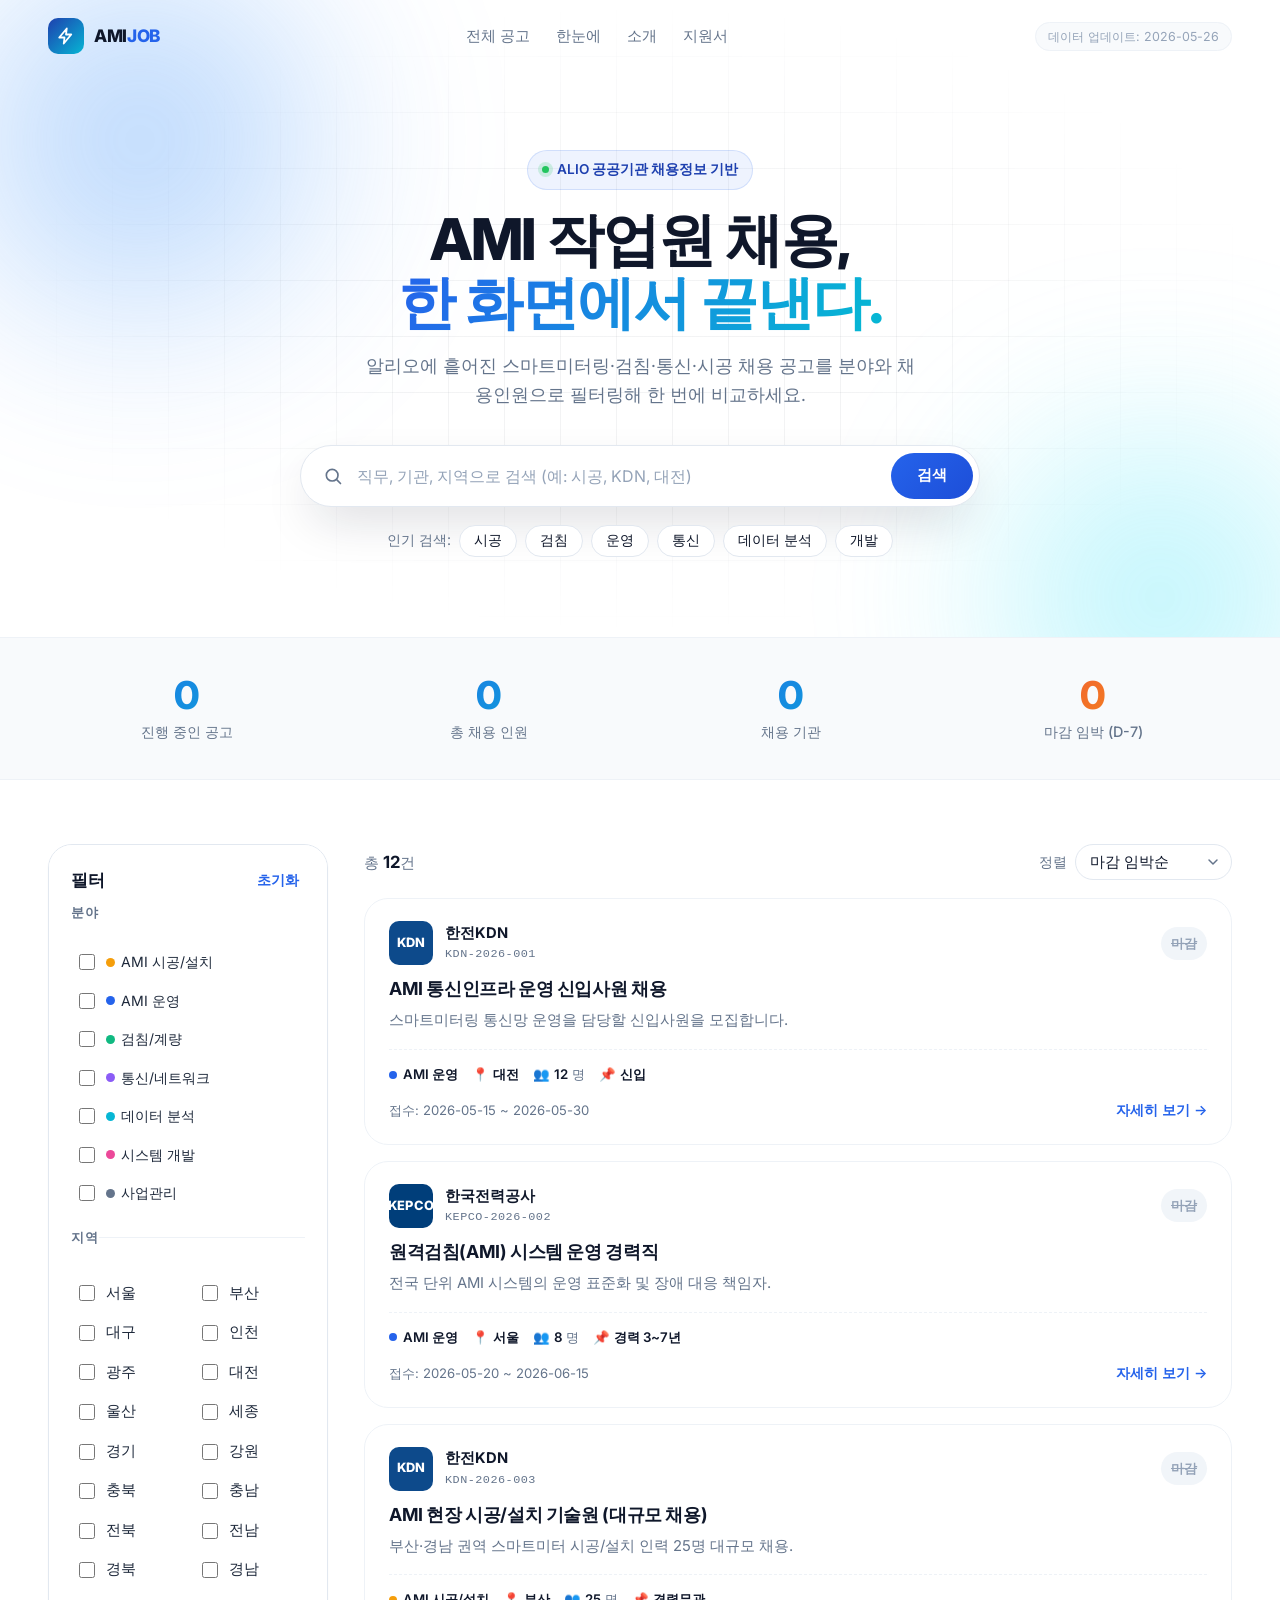
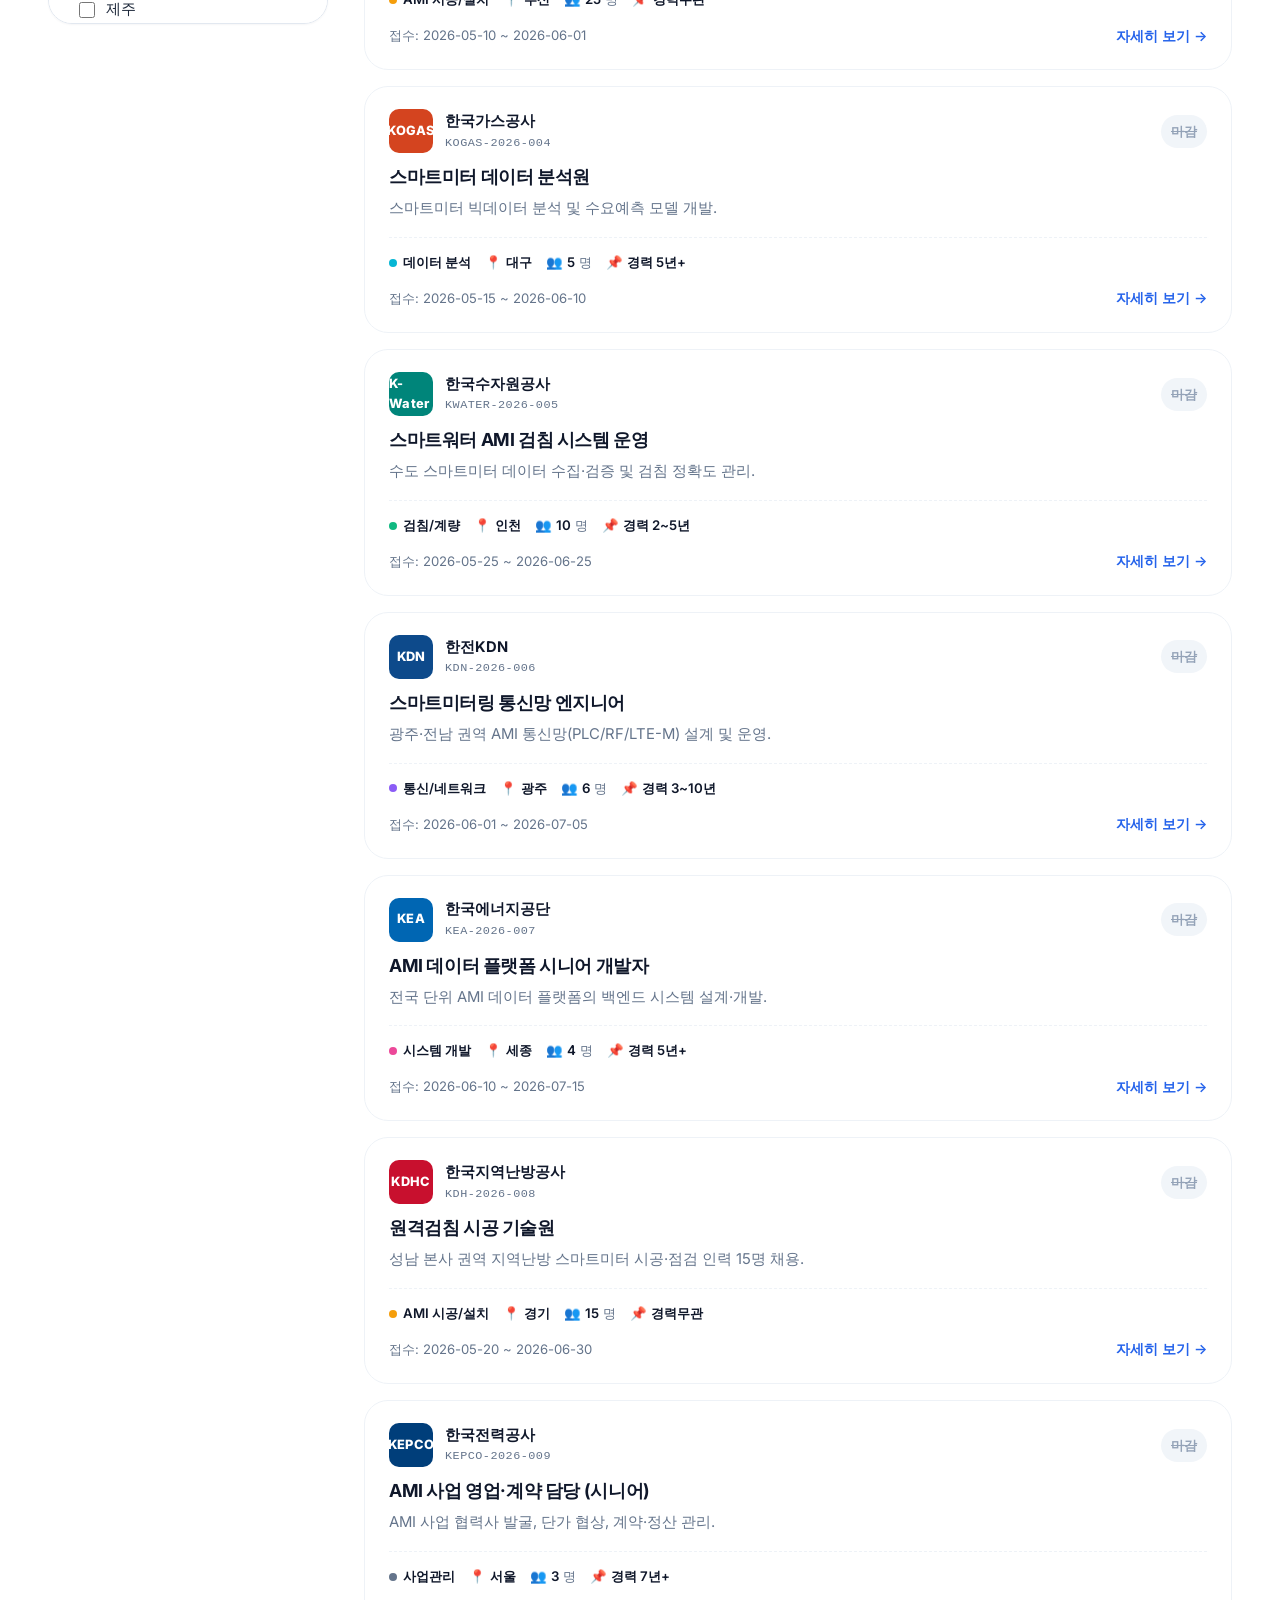
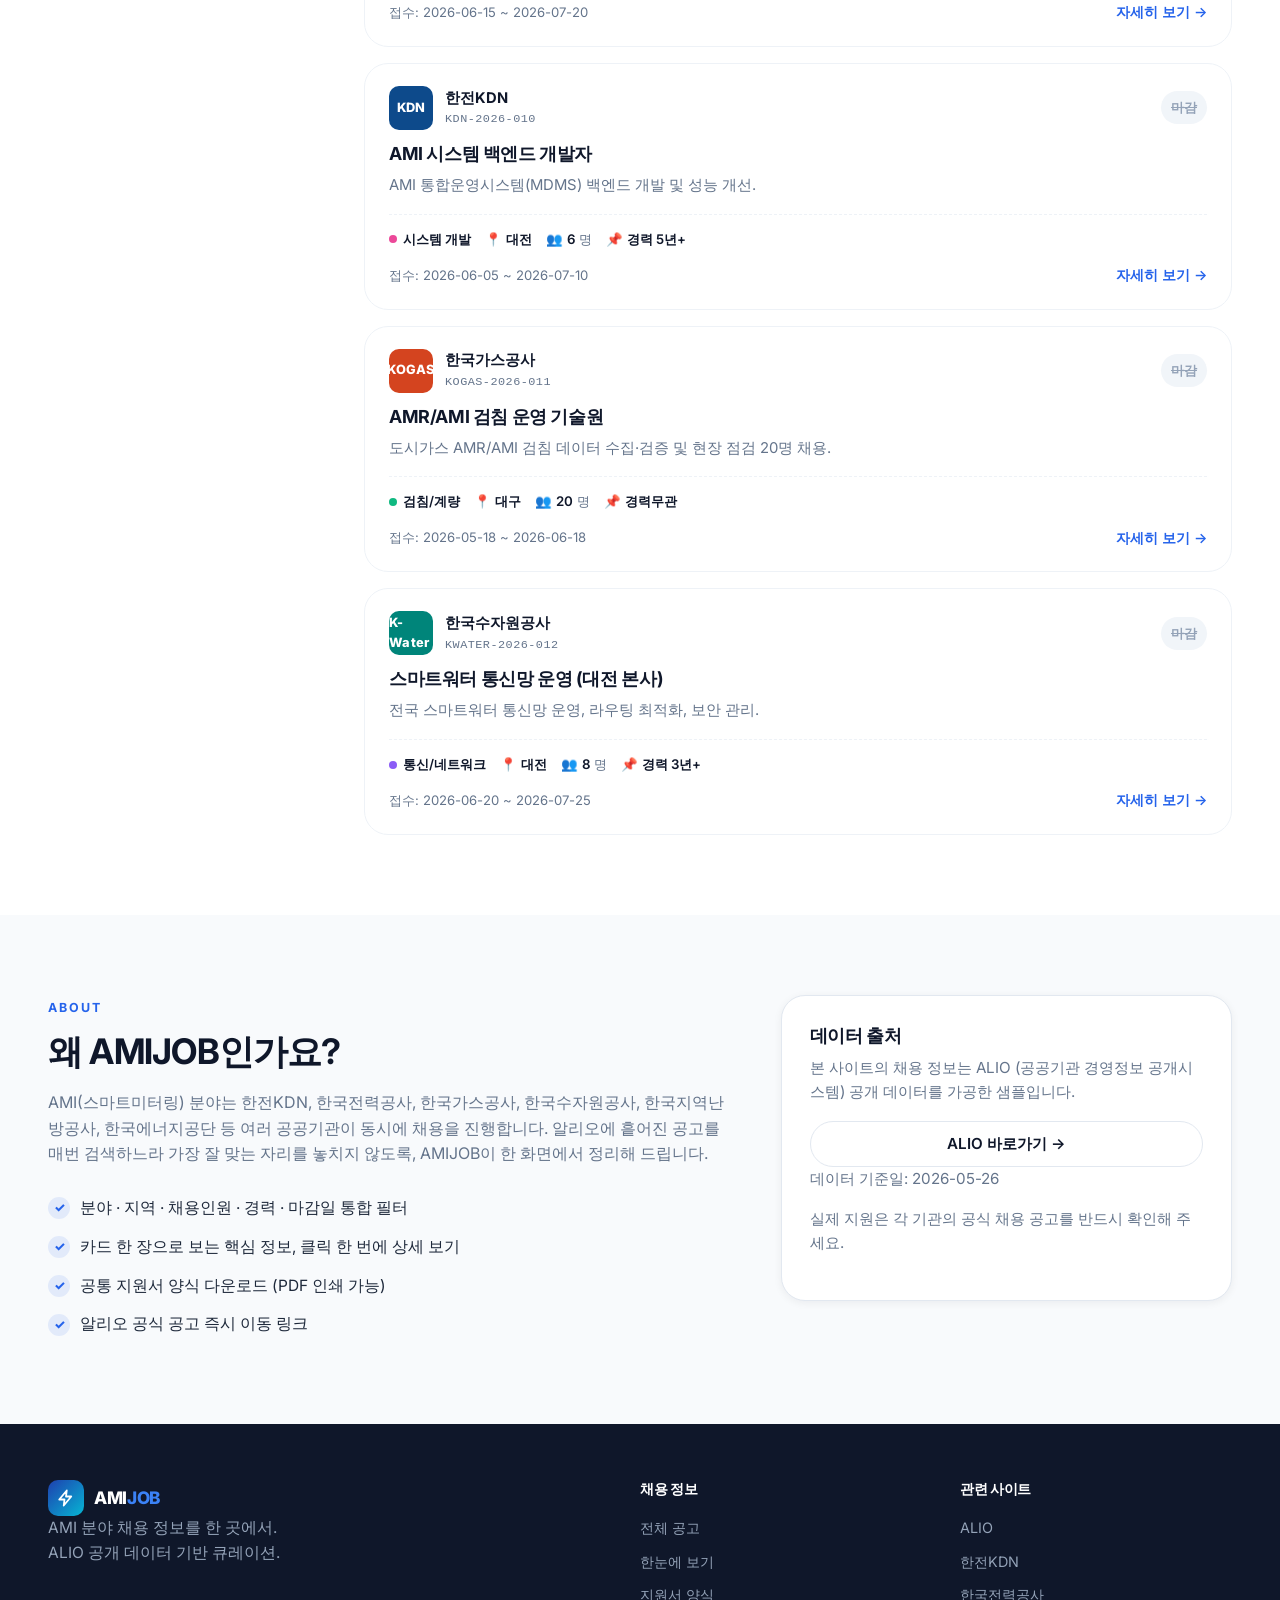
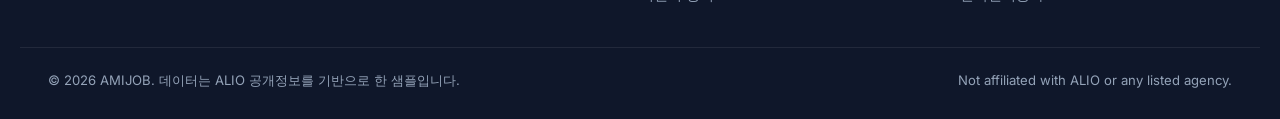
==== index.html @ d0876a3e "Initial: AMIJOB recruitment listing with filters, modal, and downloadable application form" ====
<!DOCTYPE html>
<html lang="ko">
<head>
  <meta charset="UTF-8" />
  <meta name="viewport" content="width=device-width, initial-scale=1.0" />
  <title>AMIJOB · AMI 작업원 채용정보</title>
  <meta name="description" content="알리오에 등재된 AMI(스마트미터링) 분야 채용 정보를 한 곳에서. 분야·지역·채용인원·경력별 필터로 가장 잘 맞는 공고를 빠르게 찾으세요." />
  <meta property="og:title" content="AMIJOB — AMI 작업원 채용 통합 정보" />
  <meta property="og:description" content="알리오 AMI 채용 공고, 분야별/지역별 필터링, 지원서 다운로드까지 한곳에서." />
  <link rel="preconnect" href="https://fonts.googleapis.com" />
  <link rel="preconnect" href="https://fonts.gstatic.com" crossorigin />
  <link href="https://fonts.googleapis.com/css2?family=Inter:wght@400;500;600;700;800&family=Pretendard:wght@400;500;600;700;800;900&display=swap" rel="stylesheet" />
  <link rel="stylesheet" href="styles.css" />
</head>
<body>

  <!-- ===== Top Nav ===== -->
  <header class="site-header" id="siteHeader">
    <div class="container nav">
      <a href="#top" class="brand" aria-label="AMIJOB 홈">
        <span class="brand-mark" aria-hidden="true">
          <svg viewBox="0 0 24 24" fill="none" stroke="currentColor" stroke-width="2.4" stroke-linecap="round" stroke-linejoin="round">
            <path d="M13 2L3 14h7l-1 8 10-12h-7l1-8z" />
          </svg>
        </span>
        <span class="brand-name">AMI<b>JOB</b></span>
      </a>

      <nav class="nav-links" aria-label="주 메뉴">
        <a href="#jobs">전체 공고</a>
        <a href="#stats">한눈에</a>
        <a href="#about">소개</a>
        <a href="application-form.html" target="_blank">지원서</a>
      </nav>

      <div class="nav-cta">
        <span class="nav-meta" id="lastUpdatedNav">데이터 업데이트: <time></time></span>
      </div>
    </div>
  </header>

  <main id="top">

    <!-- ===== Hero / Search ===== -->
    <section class="hero">
      <div class="hero-bg" aria-hidden="true">
        <div class="hero-blob hero-blob-1"></div>
        <div class="hero-blob hero-blob-2"></div>
        <div class="hero-grid"></div>
      </div>
      <div class="container hero-content">
        <span class="badge">
          <span class="badge-dot"></span>
          ALIO 공공기관 채용정보 기반
        </span>
        <h1>
          AMI 작업원 채용,<br />
          <span class="gradient-text">한 화면에서 끝낸다.</span>
        </h1>
        <p class="hero-tagline">
          알리오에 흩어진 스마트미터링·검침·통신·시공 채용 공고를
          분야와 채용인원으로 필터링해 한 번에 비교하세요.
        </p>

        <form class="search" id="searchForm" role="search" onsubmit="return false;">
          <span class="search-icon" aria-hidden="true">
            <svg viewBox="0 0 24 24" fill="none" stroke="currentColor" stroke-width="2" stroke-linecap="round" stroke-linejoin="round">
              <circle cx="11" cy="11" r="7"/><path d="m21 21-4.3-4.3"/>
            </svg>
          </span>
          <input
            type="search"
            id="searchInput"
            placeholder="직무, 기관, 지역으로 검색 (예: 시공, KDN, 대전)"
            autocomplete="off"
            aria-label="채용 검색"
          />
          <button class="search-btn" type="submit">검색</button>
        </form>

        <div class="hero-quicks">
          <span>인기 검색:</span>
          <button class="quick" data-quick="시공">시공</button>
          <button class="quick" data-quick="검침">검침</button>
          <button class="quick" data-quick="운영">운영</button>
          <button class="quick" data-quick="통신">통신</button>
          <button class="quick" data-quick="분석">데이터 분석</button>
          <button class="quick" data-quick="개발">개발</button>
        </div>
      </div>
    </section>

    <!-- ===== Stats Strip ===== -->
    <section id="stats" class="stats">
      <div class="container stats-grid">
        <div class="stat">
          <div class="stat-num" id="statTotalJobs">0</div>
          <div class="stat-cap">진행 중인 공고</div>
        </div>
        <div class="stat">
          <div class="stat-num" id="statTotalHeadcount">0</div>
          <div class="stat-cap">총 채용 인원</div>
        </div>
        <div class="stat">
          <div class="stat-num" id="statOrgs">0</div>
          <div class="stat-cap">채용 기관</div>
        </div>
        <div class="stat urgent">
          <div class="stat-num" id="statUrgent">0</div>
          <div class="stat-cap">마감 임박 <span class="muted">(D-7)</span></div>
        </div>
      </div>
    </section>

    <!-- ===== Jobs : Filters + Grid ===== -->
    <section id="jobs" class="board">
      <div class="container board-grid">

        <!-- Filter Sidebar -->
        <aside class="filters" aria-label="필터">
          <div class="filters-header">
            <h2>필터</h2>
            <button class="link-btn" id="resetFilters" type="button">초기화</button>
          </div>

          <fieldset class="filter-group">
            <legend>분야</legend>
            <div class="check-list" id="filterFields"></div>
          </fieldset>

          <fieldset class="filter-group">
            <legend>지역</legend>
            <div class="check-list cols-2" id="filterRegions"></div>
          </fieldset>

          <fieldset class="filter-group">
            <legend>경력</legend>
            <div class="check-list" id="filterCareers"></div>
          </fieldset>

          <fieldset class="filter-group">
            <legend>채용 인원</legend>
            <div class="range">
              <input
                type="range"
                id="filterHeadcount"
                min="0" max="30" step="1" value="0"
                aria-label="최소 채용 인원"
              />
              <div class="range-val">
                <span id="filterHeadcountValue">0</span>명 이상
              </div>
            </div>
          </fieldset>

          <fieldset class="filter-group">
            <legend>마감</legend>
            <div class="radio-list" id="filterDeadline">
              <label><input type="radio" name="deadline" value="all" checked /><span>전체</span></label>
              <label><input type="radio" name="deadline" value="urgent" /><span>마감 임박 (D-7)</span></label>
              <label><input type="radio" name="deadline" value="month" /><span>이번 달 이내</span></label>
            </div>
          </fieldset>
        </aside>

        <!-- Job List -->
        <div class="job-list">
          <div class="job-toolbar">
            <div class="job-count" id="jobCount">
              총 <strong>0</strong>건
            </div>
            <div class="sort">
              <label for="sortSelect">정렬</label>
              <select id="sortSelect">
                <option value="deadline">마감 임박순</option>
                <option value="latest">최신 등록순</option>
                <option value="headcountDesc">채용인원 많은순</option>
                <option value="headcountAsc">채용인원 적은순</option>
              </select>
            </div>
          </div>

          <div class="active-chips" id="activeChips" aria-live="polite"></div>

          <div class="cards" id="cards" aria-live="polite"></div>

          <div class="empty" id="empty" hidden>
            <div class="empty-icon">🔍</div>
            <h3>조건에 맞는 공고가 없습니다</h3>
            <p>필터를 조정하거나 검색어를 다르게 입력해 보세요.</p>
            <button class="btn btn-ghost" id="emptyReset" type="button">필터 초기화</button>
          </div>
        </div>
      </div>
    </section>

    <!-- ===== About ===== -->
    <section id="about" class="about">
      <div class="container about-grid">
        <div>
          <span class="eyebrow">About</span>
          <h2>왜 AMIJOB인가요?</h2>
          <p>
            AMI(스마트미터링) 분야는 한전KDN, 한국전력공사, 한국가스공사, 한국수자원공사,
            한국지역난방공사, 한국에너지공단 등 여러 공공기관이 동시에 채용을 진행합니다.
            알리오에 흩어진 공고를 매번 검색하느라 가장 잘 맞는 자리를 놓치지 않도록,
            AMIJOB이 한 화면에서 정리해 드립니다.
          </p>
          <ul class="check-bullets">
            <li><span class="check">✓</span> 분야 · 지역 · 채용인원 · 경력 · 마감일 통합 필터</li>
            <li><span class="check">✓</span> 카드 한 장으로 보는 핵심 정보, 클릭 한 번에 상세 보기</li>
            <li><span class="check">✓</span> 공통 지원서 양식 다운로드 (PDF 인쇄 가능)</li>
            <li><span class="check">✓</span> 알리오 공식 공고 즉시 이동 링크</li>
          </ul>
        </div>
        <aside class="about-card">
          <h3>데이터 출처</h3>
          <p>본 사이트의 채용 정보는 ALIO (공공기관 경영정보 공개시스템) 공개 데이터를 가공한 샘플입니다.</p>
          <a href="https://www.alio.go.kr" target="_blank" rel="noopener" class="btn btn-ghost btn-block">
            ALIO 바로가기 →
          </a>
          <p class="muted" id="aboutUpdated"></p>
          <p class="muted small">실제 지원은 각 기관의 공식 채용 공고를 반드시 확인해 주세요.</p>
        </aside>
      </div>
    </section>

  </main>

  <!-- ===== Footer ===== -->
  <footer class="site-footer">
    <div class="container footer-grid">
      <div>
        <div class="brand brand-foot">
          <span class="brand-mark">
            <svg viewBox="0 0 24 24" fill="none" stroke="currentColor" stroke-width="2.4" stroke-linecap="round" stroke-linejoin="round">
              <path d="M13 2L3 14h7l-1 8 10-12h-7l1-8z" />
            </svg>
          </span>
          <span class="brand-name">AMI<b>JOB</b></span>
        </div>
        <p class="muted">AMI 분야 채용 정보를 한 곳에서.<br />ALIO 공개 데이터 기반 큐레이션.</p>
      </div>
      <div>
        <h4>채용 정보</h4>
        <a href="#jobs">전체 공고</a>
        <a href="#stats">한눈에 보기</a>
        <a href="application-form.html" target="_blank">지원서 양식</a>
      </div>
      <div>
        <h4>관련 사이트</h4>
        <a href="https://www.alio.go.kr" target="_blank" rel="noopener">ALIO</a>
        <a href="https://www.kdn.com" target="_blank" rel="noopener">한전KDN</a>
        <a href="https://home.kepco.co.kr" target="_blank" rel="noopener">한국전력공사</a>
      </div>
    </div>
    <div class="container footer-bottom">
      <small>&copy; <span id="year"></span> AMIJOB. 데이터는 ALIO 공개정보를 기반으로 한 샘플입니다.</small>
      <small class="muted">Not affiliated with ALIO or any listed agency.</small>
    </div>
  </footer>

  <!-- ===== Job Detail Modal ===== -->
  <div class="modal" id="jobModal" hidden aria-hidden="true" role="dialog" aria-labelledby="modalTitle" aria-modal="true">
    <div class="modal-backdrop" data-close></div>
    <div class="modal-panel" role="document">
      <button class="modal-close" type="button" aria-label="닫기" data-close>×</button>
      <div class="modal-content" id="modalContent">
        <!-- Dynamic content -->
      </div>
    </div>
  </div>

  <!-- Job card template -->
  <template id="cardTpl">
    <article class="card" tabindex="0" role="button">
      <div class="card-top">
        <div class="org-logo"></div>
        <div class="card-org-meta">
          <div class="org-name"></div>
          <div class="job-id muted"></div>
        </div>
        <div class="dday"></div>
      </div>
      <h3 class="card-title"></h3>
      <p class="card-summary"></p>
      <div class="card-meta">
        <span class="meta-item meta-field"><span class="dot"></span><b></b></span>
        <span class="meta-item meta-location">📍 <b></b></span>
        <span class="meta-item meta-headcount">👥 <b></b>명</span>
        <span class="meta-item meta-career">📌 <b></b></span>
      </div>
      <div class="card-foot">
        <span class="close-date muted"></span>
        <span class="card-cta">자세히 보기 →</span>
      </div>
    </article>
  </template>

  <script src="app.js"></script>
</body>
</html>
---- styles.css ----
/* =========================================================
   AMIJOB — Premium Recruitment Listing
   Design system
   ========================================================= */

:root {
  /* Brand */
  --c-primary: #1e40af;
  --c-primary-2: #2563eb;
  --c-primary-3: #3b82f6;
  --c-primary-tint: #eff6ff;
  --c-accent: #06b6d4;
  --c-warn: #f59e0b;
  --c-danger: #ef4444;
  --c-success: #10b981;

  /* Neutrals */
  --c-bg: #ffffff;
  --c-surface: #f8fafc;
  --c-surface-2: #f1f5f9;
  --c-card: #ffffff;
  --c-text: #0f172a;
  --c-text-2: #1e293b;
  --c-muted: #64748b;
  --c-muted-2: #94a3b8;
  --c-border: #e2e8f0;
  --c-border-soft: #eef2f7;

  /* Effects */
  --sh-xs: 0 1px 2px rgba(15, 23, 42, 0.04);
  --sh-sm: 0 2px 8px rgba(15, 23, 42, 0.06);
  --sh-md: 0 8px 24px rgba(15, 23, 42, 0.08);
  --sh-lg: 0 20px 50px -12px rgba(15, 23, 42, 0.18);
  --sh-glow: 0 20px 60px -20px rgba(37, 99, 235, 0.45);

  /* Layout */
  --container: 1240px;
  --r-sm: 8px;
  --r: 12px;
  --r-lg: 18px;
  --r-xl: 24px;
  --r-2xl: 32px;

  --ease: cubic-bezier(0.16, 1, 0.3, 1);
  --ease-spring: cubic-bezier(0.34, 1.56, 0.64, 1);
}

* { box-sizing: border-box; }
html { scroll-behavior: smooth; -webkit-text-size-adjust: 100%; }

body {
  margin: 0;
  font-family: "Pretendard", "Inter", -apple-system, BlinkMacSystemFont,
    "Segoe UI", "Noto Sans KR", "Malgun Gothic", "Apple SD Gothic Neo",
    Roboto, sans-serif;
  font-size: 15.5px;
  line-height: 1.6;
  color: var(--c-text);
  background: var(--c-bg);
  -webkit-font-smoothing: antialiased;
  text-rendering: optimizeLegibility;
}

img, svg { max-width: 100%; display: block; }
a { color: inherit; text-decoration: none; }

h1, h2, h3, h4 { margin: 0; letter-spacing: -0.022em; line-height: 1.2; font-weight: 700; color: var(--c-text); }
p { margin: 0; }

.container { max-width: var(--container); margin: 0 auto; padding: 0 28px; }
.muted { color: var(--c-muted); }
.small { font-size: 0.85rem; }

.eyebrow {
  display: inline-block;
  font-size: 0.78rem;
  font-weight: 700;
  letter-spacing: 0.16em;
  text-transform: uppercase;
  color: var(--c-primary-2);
  margin-bottom: 12px;
}

.gradient-text {
  background: linear-gradient(120deg, #2563eb 0%, #06b6d4 50%, #2563eb 100%);
  background-size: 200% 100%;
  -webkit-background-clip: text;
  background-clip: text;
  color: transparent;
  animation: shimmer 7s linear infinite;
}
@keyframes shimmer { 0%{background-position:0% 50%} 100%{background-position:200% 50%} }

/* ===== Buttons ===== */
.btn {
  --h: 46px;
  display: inline-flex;
  align-items: center;
  justify-content: center;
  gap: 8px;
  height: var(--h);
  padding: 0 22px;
  border-radius: 999px;
  font-weight: 600;
  font-size: 0.95rem;
  border: 1px solid transparent;
  cursor: pointer;
  transition: transform 0.18s var(--ease-spring),
              box-shadow 0.22s var(--ease),
              background 0.18s var(--ease),
              color 0.18s var(--ease),
              border-color 0.18s var(--ease);
  white-space: nowrap;
  font-family: inherit;
}
.btn:active { transform: translateY(1px); }
.btn-block { display: flex; width: 100%; }

.btn-primary {
  background: linear-gradient(135deg, #2563eb 0%, #1d4ed8 100%);
  color: #fff;
  box-shadow: 0 10px 24px -10px rgba(37, 99, 235, 0.6);
}
.btn-primary:hover { transform: translateY(-2px); box-shadow: 0 18px 30px -12px rgba(37, 99, 235, 0.7); }

.btn-ghost {
  background: transparent;
  color: var(--c-text);
  border-color: var(--c-border);
}
.btn-ghost:hover { border-color: var(--c-primary-2); color: var(--c-primary-2); transform: translateY(-1px); }

.link-btn {
  background: none;
  border: none;
  color: var(--c-primary-2);
  font-weight: 600;
  font-size: 0.88rem;
  cursor: pointer;
  padding: 4px 6px;
  border-radius: 6px;
  font-family: inherit;
}
.link-btn:hover { background: var(--c-primary-tint); }

/* ===== Top Header ===== */
.site-header {
  position: fixed;
  top: 0; left: 0; right: 0;
  z-index: 50;
  background: rgba(255, 255, 255, 0);
  border-bottom: 1px solid transparent;
  transition: background 0.22s var(--ease), border-color 0.22s var(--ease), backdrop-filter 0.22s var(--ease);
}
.site-header.scrolled {
  background: rgba(255, 255, 255, 0.88);
  backdrop-filter: saturate(180%) blur(14px);
  -webkit-backdrop-filter: saturate(180%) blur(14px);
  border-bottom-color: var(--c-border-soft);
  box-shadow: 0 1px 0 rgba(15, 23, 42, 0.02);
}
.nav {
  display: flex;
  align-items: center;
  justify-content: space-between;
  height: 72px;
  gap: 24px;
}
.brand {
  display: inline-flex;
  align-items: center;
  gap: 10px;
  font-weight: 800;
  font-size: 1.08rem;
  letter-spacing: -0.02em;
}
.brand-mark {
  display: inline-flex;
  align-items: center;
  justify-content: center;
  width: 36px;
  height: 36px;
  border-radius: 10px;
  background: linear-gradient(135deg, #1e40af, #06b6d4);
  color: #fff;
  box-shadow: var(--sh-glow);
}
.brand-mark svg { width: 18px; height: 18px; }
.brand-name { color: var(--c-text); }
.brand-name b { color: var(--c-primary-2); font-weight: 800; }

.nav-links { display: flex; gap: 26px; }
.nav-links a {
  font-size: 0.94rem;
  color: var(--c-muted);
  font-weight: 500;
  position: relative;
  transition: color 0.15s ease;
}
.nav-links a:hover { color: var(--c-text); }
.nav-links a::after {
  content: "";
  position: absolute;
  left: 0; bottom: -6px;
  height: 2px; width: 0;
  background: var(--c-primary-2);
  border-radius: 2px;
  transition: width 0.25s var(--ease);
}
.nav-links a:hover::after { width: 100%; }

.nav-meta {
  font-size: 0.78rem;
  color: var(--c-muted-2);
  padding: 6px 12px;
  border-radius: 999px;
  background: var(--c-surface);
  border: 1px solid var(--c-border-soft);
}

/* ===== Hero ===== */
.hero {
  position: relative;
  padding: 150px 0 80px;
  overflow: hidden;
  isolation: isolate;
}
.hero-bg { position: absolute; inset: 0; z-index: -1; pointer-events: none; }
.hero-grid {
  position: absolute; inset: 0;
  background-image:
    linear-gradient(to right, rgba(15,23,42,0.05) 1px, transparent 1px),
    linear-gradient(to bottom, rgba(15,23,42,0.05) 1px, transparent 1px);
  background-size: 56px 56px;
  mask-image: radial-gradient(ellipse at center, black 30%, transparent 70%);
  -webkit-mask-image: radial-gradient(ellipse at center, black 30%, transparent 70%);
}
.hero-blob { position: absolute; filter: blur(80px); opacity: 0.55; border-radius: 50%; }
.hero-blob-1 { width: 520px; height: 520px; background: radial-gradient(circle, #60a5fa, transparent 70%); top: -120px; left: -120px; }
.hero-blob-2 { width: 480px; height: 480px; background: radial-gradient(circle, #67e8f9, transparent 70%); bottom: -200px; right: -120px; }

.hero-content { text-align: center; max-width: 880px; margin: 0 auto; }
.badge {
  display: inline-flex;
  align-items: center;
  gap: 8px;
  padding: 8px 14px;
  border-radius: 999px;
  background: rgba(37, 99, 235, 0.08);
  color: var(--c-primary);
  font-size: 0.85rem;
  font-weight: 600;
  border: 1px solid rgba(37, 99, 235, 0.15);
}
.badge-dot {
  width: 7px; height: 7px; border-radius: 50%;
  background: #22c55e;
  box-shadow: 0 0 0 4px rgba(34, 197, 94, 0.18);
  animation: pulse 2s infinite ease-in-out;
}
@keyframes pulse {
  0%,100% { box-shadow: 0 0 0 4px rgba(34, 197, 94, 0.18); }
  50% { box-shadow: 0 0 0 8px rgba(34, 197, 94, 0.05); }
}

.hero h1 {
  font-size: clamp(2.2rem, 5vw, 3.6rem);
  line-height: 1.1;
  margin: 18px 0 18px;
  letter-spacing: -0.03em;
  font-weight: 800;
}
.hero-tagline {
  font-size: 1.1rem;
  color: var(--c-muted);
  margin: 0 auto 36px;
  max-width: 32em;
}

/* Search */
.search {
  display: flex;
  align-items: center;
  gap: 0;
  max-width: 680px;
  margin: 0 auto 18px;
  background: var(--c-card);
  border: 1px solid var(--c-border);
  border-radius: 999px;
  padding: 6px 6px 6px 22px;
  box-shadow: var(--sh-lg);
  transition: box-shadow 0.2s var(--ease), border-color 0.2s var(--ease);
}
.search:focus-within {
  border-color: var(--c-primary-2);
  box-shadow: 0 20px 50px -12px rgba(37, 99, 235, 0.35);
}
.search-icon { color: var(--c-muted); flex-shrink: 0; }
.search-icon svg { width: 20px; height: 20px; }
.search input {
  flex: 1;
  border: 0;
  outline: 0;
  background: transparent;
  font-size: 1rem;
  padding: 14px 14px;
  color: var(--c-text);
  font-family: inherit;
  min-width: 0;
}
.search input::placeholder { color: var(--c-muted-2); }
.search-btn {
  background: linear-gradient(135deg, #2563eb 0%, #1d4ed8 100%);
  color: #fff;
  border: 0;
  border-radius: 999px;
  padding: 0 26px;
  height: 46px;
  font-weight: 600;
  font-size: 0.95rem;
  cursor: pointer;
  flex-shrink: 0;
  font-family: inherit;
  transition: transform 0.18s var(--ease-spring), box-shadow 0.22s var(--ease);
}
.search-btn:hover { transform: translateY(-1px); box-shadow: 0 10px 22px -6px rgba(37, 99, 235, 0.5); }

.hero-quicks {
  display: flex; gap: 8px; flex-wrap: wrap; justify-content: center;
  font-size: 0.88rem; color: var(--c-muted);
  align-items: center;
}
.quick {
  background: var(--c-bg);
  border: 1px solid var(--c-border);
  color: var(--c-text);
  padding: 6px 14px;
  border-radius: 999px;
  font-size: 0.85rem;
  font-weight: 500;
  cursor: pointer;
  font-family: inherit;
  transition: border-color 0.15s ease, color 0.15s ease, background 0.15s ease, transform 0.15s var(--ease-spring);
}
.quick:hover { border-color: var(--c-primary-2); color: var(--c-primary-2); transform: translateY(-1px); }

/* ===== Stats Strip ===== */
.stats { padding: 36px 0; background: var(--c-surface); border-top: 1px solid var(--c-border-soft); border-bottom: 1px solid var(--c-border-soft); }
.stats-grid { display: grid; grid-template-columns: repeat(4, 1fr); gap: 24px; text-align: center; }
.stat .stat-num {
  font-size: clamp(1.8rem, 3.6vw, 2.4rem);
  font-weight: 800;
  letter-spacing: -0.02em;
  background: linear-gradient(135deg, #2563eb, #06b6d4);
  -webkit-background-clip: text;
  background-clip: text;
  color: transparent;
  line-height: 1.1;
}
.stat.urgent .stat-num {
  background: linear-gradient(135deg, #ef4444, #f59e0b);
  -webkit-background-clip: text; background-clip: text; color: transparent;
}
.stat-cap { margin-top: 4px; color: var(--c-muted); font-size: 0.9rem; font-weight: 500; }

/* ===== Job Board ===== */
.board { padding: 64px 0 80px; }
.board-grid {
  display: grid;
  grid-template-columns: 280px 1fr;
  gap: 36px;
  align-items: start;
}

/* Filters */
.filters {
  position: sticky;
  top: 96px;
  background: var(--c-card);
  border: 1px solid var(--c-border);
  border-radius: var(--r-xl);
  padding: 22px 22px 16px;
  box-shadow: var(--sh-xs);
  max-height: calc(100vh - 120px);
  overflow-y: auto;
}
.filters-header {
  display: flex; align-items: center; justify-content: space-between;
  margin-bottom: 8px;
}
.filters-header h2 { font-size: 1.05rem; }

.filter-group {
  border: none;
  padding: 18px 0;
  margin: 0;
  border-top: 1px solid var(--c-border-soft);
}
.filter-group:first-of-type { border-top: none; padding-top: 12px; }
.filter-group legend {
  font-size: 0.82rem;
  color: var(--c-muted);
  font-weight: 700;
  letter-spacing: 0.06em;
  text-transform: uppercase;
  padding: 0;
  margin-bottom: 12px;
}

.check-list { display: grid; gap: 8px; }
.check-list.cols-2 { grid-template-columns: 1fr 1fr; gap: 8px 12px; }
.check-list label, .radio-list label {
  display: flex; align-items: center; gap: 8px;
  font-size: 0.92rem;
  color: var(--c-text-2);
  cursor: pointer;
  user-select: none;
  padding: 4px 4px;
  border-radius: 6px;
  transition: background 0.12s ease, color 0.12s ease;
}
.check-list label:hover, .radio-list label:hover { background: var(--c-surface); }

.check-list input[type="checkbox"], .radio-list input[type="radio"] {
  width: 16px; height: 16px;
  accent-color: var(--c-primary-2);
  cursor: pointer;
  flex-shrink: 0;
}

.check-list .field-tag {
  display: inline-flex; align-items: center; gap: 6px;
  font-size: 0.88rem;
}
.field-tag .field-dot {
  width: 9px; height: 9px; border-radius: 50%;
  display: inline-block;
}

.radio-list { display: grid; gap: 6px; }

.range { padding: 4px 4px 0; }
.range input[type="range"] {
  width: 100%;
  accent-color: var(--c-primary-2);
}
.range-val {
  margin-top: 6px;
  font-size: 0.9rem;
  color: var(--c-muted);
}
.range-val span {
  font-weight: 700;
  color: var(--c-text);
}

/* Job List Toolbar */
.job-toolbar {
  display: flex;
  justify-content: space-between;
  align-items: center;
  margin-bottom: 18px;
  gap: 12px;
  flex-wrap: wrap;
}
.job-count { font-size: 0.95rem; color: var(--c-muted); }
.job-count strong { color: var(--c-text); font-weight: 700; font-size: 1.05rem; }
.sort {
  display: inline-flex; align-items: center; gap: 8px;
}
.sort label { font-size: 0.88rem; color: var(--c-muted); }
.sort select {
  font-family: inherit;
  font-size: 0.92rem;
  padding: 8px 32px 8px 14px;
  border: 1px solid var(--c-border);
  border-radius: 999px;
  background: #fff
    url("data:image/svg+xml,%3Csvg xmlns='http://www.w3.org/2000/svg' viewBox='0 0 24 24' fill='none' stroke='%2364748b' stroke-width='2.2' stroke-linecap='round' stroke-linejoin='round'%3E%3Cpath d='m6 9 6 6 6-6'/%3E%3C/svg%3E")
    no-repeat right 10px center / 16px;
  -webkit-appearance: none;
  appearance: none;
  cursor: pointer;
  color: var(--c-text);
}

.active-chips { display: flex; gap: 8px; flex-wrap: wrap; margin-bottom: 14px; min-height: 0; }
.active-chips:empty { margin-bottom: 0; }
.chip-active {
  display: inline-flex; align-items: center; gap: 6px;
  background: var(--c-primary-tint);
  color: var(--c-primary);
  padding: 6px 10px;
  border-radius: 999px;
  font-size: 0.82rem;
  font-weight: 600;
}
.chip-active button {
  background: none; border: 0; cursor: pointer;
  color: var(--c-primary);
  font-size: 0.95rem;
  padding: 0;
  line-height: 1;
  font-family: inherit;
}

/* Cards */
.cards { display: grid; gap: 16px; }
.card {
  background: var(--c-card);
  border: 1px solid var(--c-border-soft);
  border-radius: var(--r-xl);
  padding: 22px 24px;
  cursor: pointer;
  transition: transform 0.22s var(--ease), box-shadow 0.22s var(--ease), border-color 0.22s var(--ease);
  position: relative;
  outline: none;
}
.card:hover, .card:focus-visible {
  transform: translateY(-3px);
  box-shadow: var(--sh-md);
  border-color: var(--c-border);
}
.card:focus-visible { outline: 2px solid var(--c-primary-2); outline-offset: 2px; }

.card-top {
  display: flex;
  align-items: center;
  gap: 12px;
  margin-bottom: 12px;
}
.org-logo {
  width: 44px; height: 44px;
  border-radius: 10px;
  display: flex; align-items: center; justify-content: center;
  color: #fff;
  font-weight: 800;
  font-size: 0.8rem;
  letter-spacing: 0.02em;
  flex-shrink: 0;
}
.card-org-meta { flex: 1; min-width: 0; }
.org-name {
  font-size: 0.92rem;
  color: var(--c-text);
  font-weight: 700;
}
.job-id {
  font-size: 0.74rem;
  font-family: ui-monospace, SFMono-Regular, Menlo, monospace;
  letter-spacing: 0.04em;
}

.dday {
  font-size: 0.82rem;
  font-weight: 700;
  padding: 6px 10px;
  border-radius: 999px;
  background: var(--c-surface);
  color: var(--c-muted);
  flex-shrink: 0;
}
.dday.urgent { background: rgba(239, 68, 68, 0.1); color: #b91c1c; }
.dday.soon { background: rgba(245, 158, 11, 0.12); color: #b45309; }
.dday.closed { background: var(--c-surface-2); color: var(--c-muted-2); text-decoration: line-through; }

.card-title {
  font-size: 1.12rem;
  margin: 0 0 8px;
  color: var(--c-text);
  line-height: 1.35;
}
.card-summary {
  color: var(--c-muted);
  font-size: 0.93rem;
  margin-bottom: 16px;
  display: -webkit-box;
  -webkit-line-clamp: 2;
  -webkit-box-orient: vertical;
  overflow: hidden;
}

.card-meta {
  display: flex;
  flex-wrap: wrap;
  gap: 8px 14px;
  padding-top: 14px;
  border-top: 1px dashed var(--c-border-soft);
}
.meta-item {
  font-size: 0.83rem;
  color: var(--c-muted);
  display: inline-flex; align-items: center; gap: 4px;
}
.meta-item b {
  color: var(--c-text);
  font-weight: 600;
}
.meta-field .dot {
  width: 8px; height: 8px; border-radius: 50%; display: inline-block; margin-right: 2px;
}

.card-foot {
  display: flex;
  justify-content: space-between;
  align-items: center;
  margin-top: 14px;
}
.close-date { font-size: 0.82rem; }
.card-cta {
  color: var(--c-primary-2);
  font-weight: 600;
  font-size: 0.88rem;
  transition: gap 0.2s var(--ease);
}
.card:hover .card-cta { color: var(--c-primary); }

/* Empty state */
.empty {
  text-align: center;
  padding: 80px 24px;
  background: var(--c-surface);
  border-radius: var(--r-xl);
  border: 1px dashed var(--c-border);
}
.empty-icon { font-size: 2.4rem; margin-bottom: 12px; }
.empty h3 { font-size: 1.1rem; margin-bottom: 6px; }
.empty p { color: var(--c-muted); margin-bottom: 18px; }

/* ===== Modal ===== */
.modal {
  position: fixed;
  inset: 0;
  z-index: 100;
  display: flex;
  align-items: center;
  justify-content: center;
  padding: 32px 24px;
}
.modal[hidden] { display: none !important; }
.modal-backdrop {
  position: absolute; inset: 0;
  background: rgba(15, 23, 42, 0.6);
  backdrop-filter: blur(4px);
  animation: fadeIn 0.2s var(--ease);
}
@keyframes fadeIn { from { opacity: 0 } to { opacity: 1 } }
.modal-panel {
  position: relative;
  background: var(--c-card);
  border-radius: var(--r-2xl);
  width: 100%;
  max-width: 720px;
  max-height: calc(100vh - 64px);
  overflow: hidden;
  box-shadow: var(--sh-lg);
  display: flex;
  flex-direction: column;
  animation: slideUp 0.28s var(--ease);
}
@keyframes slideUp { from { opacity: 0; transform: translateY(20px) scale(0.98) } to { opacity: 1; transform: translateY(0) scale(1) } }

.modal-close {
  position: absolute;
  top: 14px; right: 14px;
  background: var(--c-surface);
  border: 0;
  width: 36px; height: 36px;
  border-radius: 50%;
  font-size: 1.6rem;
  line-height: 1;
  cursor: pointer;
  color: var(--c-muted);
  z-index: 2;
  transition: background 0.15s ease, color 0.15s ease;
}
.modal-close:hover { background: var(--c-surface-2); color: var(--c-text); }

.modal-content {
  overflow-y: auto;
  padding: 36px 36px 32px;
}

.modal-header {
  display: flex;
  align-items: flex-start;
  gap: 16px;
  margin-bottom: 24px;
  padding-bottom: 22px;
  border-bottom: 1px solid var(--c-border-soft);
}
.modal-header .org-logo { width: 56px; height: 56px; border-radius: 14px; font-size: 0.92rem; }
.modal-header .header-text { flex: 1; }
.modal-header .modal-org { font-size: 0.9rem; color: var(--c-muted); margin-bottom: 4px; }
.modal-header h3 {
  font-size: 1.5rem;
  letter-spacing: -0.02em;
  line-height: 1.25;
  margin-bottom: 10px;
}
.modal-header .modal-badges { display: flex; flex-wrap: wrap; gap: 6px; margin-top: 4px; }
.modal-badge {
  font-size: 0.78rem;
  padding: 4px 10px;
  border-radius: 999px;
  background: var(--c-surface);
  color: var(--c-text);
  font-weight: 600;
}
.modal-badge.field { color: #fff; }
.modal-badge.urgent { background: rgba(239, 68, 68, 0.12); color: #b91c1c; }

.modal-meta-grid {
  display: grid;
  grid-template-columns: repeat(2, 1fr);
  gap: 14px 24px;
  padding: 18px 22px;
  background: var(--c-surface);
  border-radius: var(--r-lg);
  margin-bottom: 24px;
}
.modal-meta-grid > div { display: flex; flex-direction: column; gap: 2px; }
.modal-meta-grid dt {
  font-size: 0.78rem;
  color: var(--c-muted);
  font-weight: 600;
  letter-spacing: 0.04em;
}
.modal-meta-grid dd {
  margin: 0;
  font-size: 0.96rem;
  color: var(--c-text);
  font-weight: 600;
}

.modal-section { margin-bottom: 22px; }
.modal-section h4 {
  font-size: 0.85rem;
  font-weight: 700;
  letter-spacing: 0.08em;
  text-transform: uppercase;
  color: var(--c-primary-2);
  margin-bottom: 8px;
}
.modal-section p { color: var(--c-text-2); font-size: 0.95rem; }
.modal-section ul {
  margin: 0; padding: 0; list-style: none;
}
.modal-section li {
  position: relative;
  padding-left: 22px;
  font-size: 0.95rem;
  color: var(--c-text-2);
  margin-bottom: 6px;
}
.modal-section li::before {
  content: "✓";
  position: absolute;
  left: 0; top: 0;
  color: var(--c-primary-2);
  font-weight: 800;
}

.process-steps {
  display: flex;
  flex-wrap: wrap;
  gap: 8px;
}
.process-step {
  padding: 8px 14px;
  background: var(--c-primary-tint);
  color: var(--c-primary);
  border-radius: 999px;
  font-size: 0.86rem;
  font-weight: 600;
  position: relative;
}
.process-step + .process-step::before {
  content: "→";
  position: absolute;
  left: -12px; top: 50%;
  transform: translateY(-50%);
  color: var(--c-muted-2);
}

.modal-actions {
  display: flex;
  gap: 10px;
  padding: 22px 36px;
  background: var(--c-surface);
  border-top: 1px solid var(--c-border-soft);
  flex-shrink: 0;
}
.modal-actions .btn { flex: 1; }

/* ===== About ===== */
.about { padding: 80px 0; background: var(--c-surface); }
.about-grid {
  display: grid;
  grid-template-columns: 1.2fr 0.8fr;
  gap: 56px;
  align-items: start;
}
.about h2 {
  font-size: clamp(1.7rem, 3.2vw, 2.2rem);
  margin-bottom: 18px;
}
.about p { color: var(--c-muted); margin-bottom: 16px; font-size: 1rem; }
.check-bullets { list-style: none; padding: 0; margin: 22px 0 0; }
.check-bullets li {
  display: flex; align-items: center; gap: 10px;
  padding: 7px 0;
  color: var(--c-text-2);
}
.check {
  display: inline-flex; align-items: center; justify-content: center;
  width: 22px; height: 22px;
  border-radius: 50%;
  background: rgba(37, 99, 235, 0.1);
  color: var(--c-primary-2);
  font-weight: 800;
  font-size: 0.8rem;
  flex-shrink: 0;
}
.about-card {
  background: var(--c-card);
  border: 1px solid var(--c-border);
  border-radius: var(--r-xl);
  padding: 28px;
  box-shadow: var(--sh-sm);
}
.about-card h3 { font-size: 1.15rem; margin-bottom: 10px; }
.about-card p { font-size: 0.95rem; margin-bottom: 16px; }

/* ===== Footer ===== */
.site-footer {
  padding: 56px 0 28px;
  background: #0f172a;
  color: #cbd5e1;
}
.site-footer .brand-name { color: #fff; }
.site-footer .brand-name b { color: var(--c-primary-3); }
.site-footer .muted { color: #94a3b8; }
.footer-grid {
  display: grid;
  grid-template-columns: 2fr 1fr 1fr;
  gap: 48px;
  margin-bottom: 36px;
}
.footer-grid h4 {
  color: #fff;
  font-size: 0.9rem;
  margin-bottom: 14px;
}
.footer-grid a {
  display: block;
  padding: 5px 0;
  color: #94a3b8;
  font-size: 0.9rem;
  transition: color 0.15s ease;
}
.footer-grid a:hover { color: var(--c-primary-3); }
.footer-bottom {
  display: flex;
  justify-content: space-between;
  padding-top: 22px;
  border-top: 1px solid rgba(255,255,255,0.08);
  color: #94a3b8;
}
.footer-bottom small { font-size: 0.82rem; }

/* ===== Responsive ===== */
@media (max-width: 1024px) {
  .board-grid { grid-template-columns: 1fr; gap: 24px; }
  .filters {
    position: relative; top: 0;
    max-height: none;
  }
  .filter-group { padding: 14px 0; }
  .check-list.cols-2 { grid-template-columns: 1fr 1fr; }
  .stats-grid { grid-template-columns: repeat(4, 1fr); }
  .about-grid { grid-template-columns: 1fr; gap: 32px; }
}

@media (max-width: 720px) {
  .container { padding: 0 20px; }
  .nav { height: 60px; }
  .nav-links { display: none; }
  .nav-meta { display: none; }
  .hero { padding: 110px 0 50px; }
  .hero h1 { font-size: 2rem; }
  .stats-grid { grid-template-columns: repeat(2, 1fr); gap: 24px; }
  .search { padding: 4px 4px 4px 14px; }
  .search input { padding: 12px 8px; font-size: 0.94rem; }
  .search-btn { padding: 0 16px; height: 42px; font-size: 0.88rem; }
  .check-list.cols-2 { grid-template-columns: 1fr; }
  .modal-content { padding: 28px 22px 22px; }
  .modal-actions { padding: 16px 22px; flex-direction: column; }
  .modal-meta-grid { grid-template-columns: 1fr; }
  .footer-grid { grid-template-columns: 1fr; gap: 28px; }
  .footer-bottom { flex-direction: column; gap: 8px; text-align: center; }
  .card { padding: 18px 20px; }
  .card-meta { gap: 6px 12px; }
}

@media (prefers-reduced-motion: reduce) {
  *, *::before, *::after {
    animation-duration: 0.01ms !important;
    transition-duration: 0.01ms !important;
  }
}
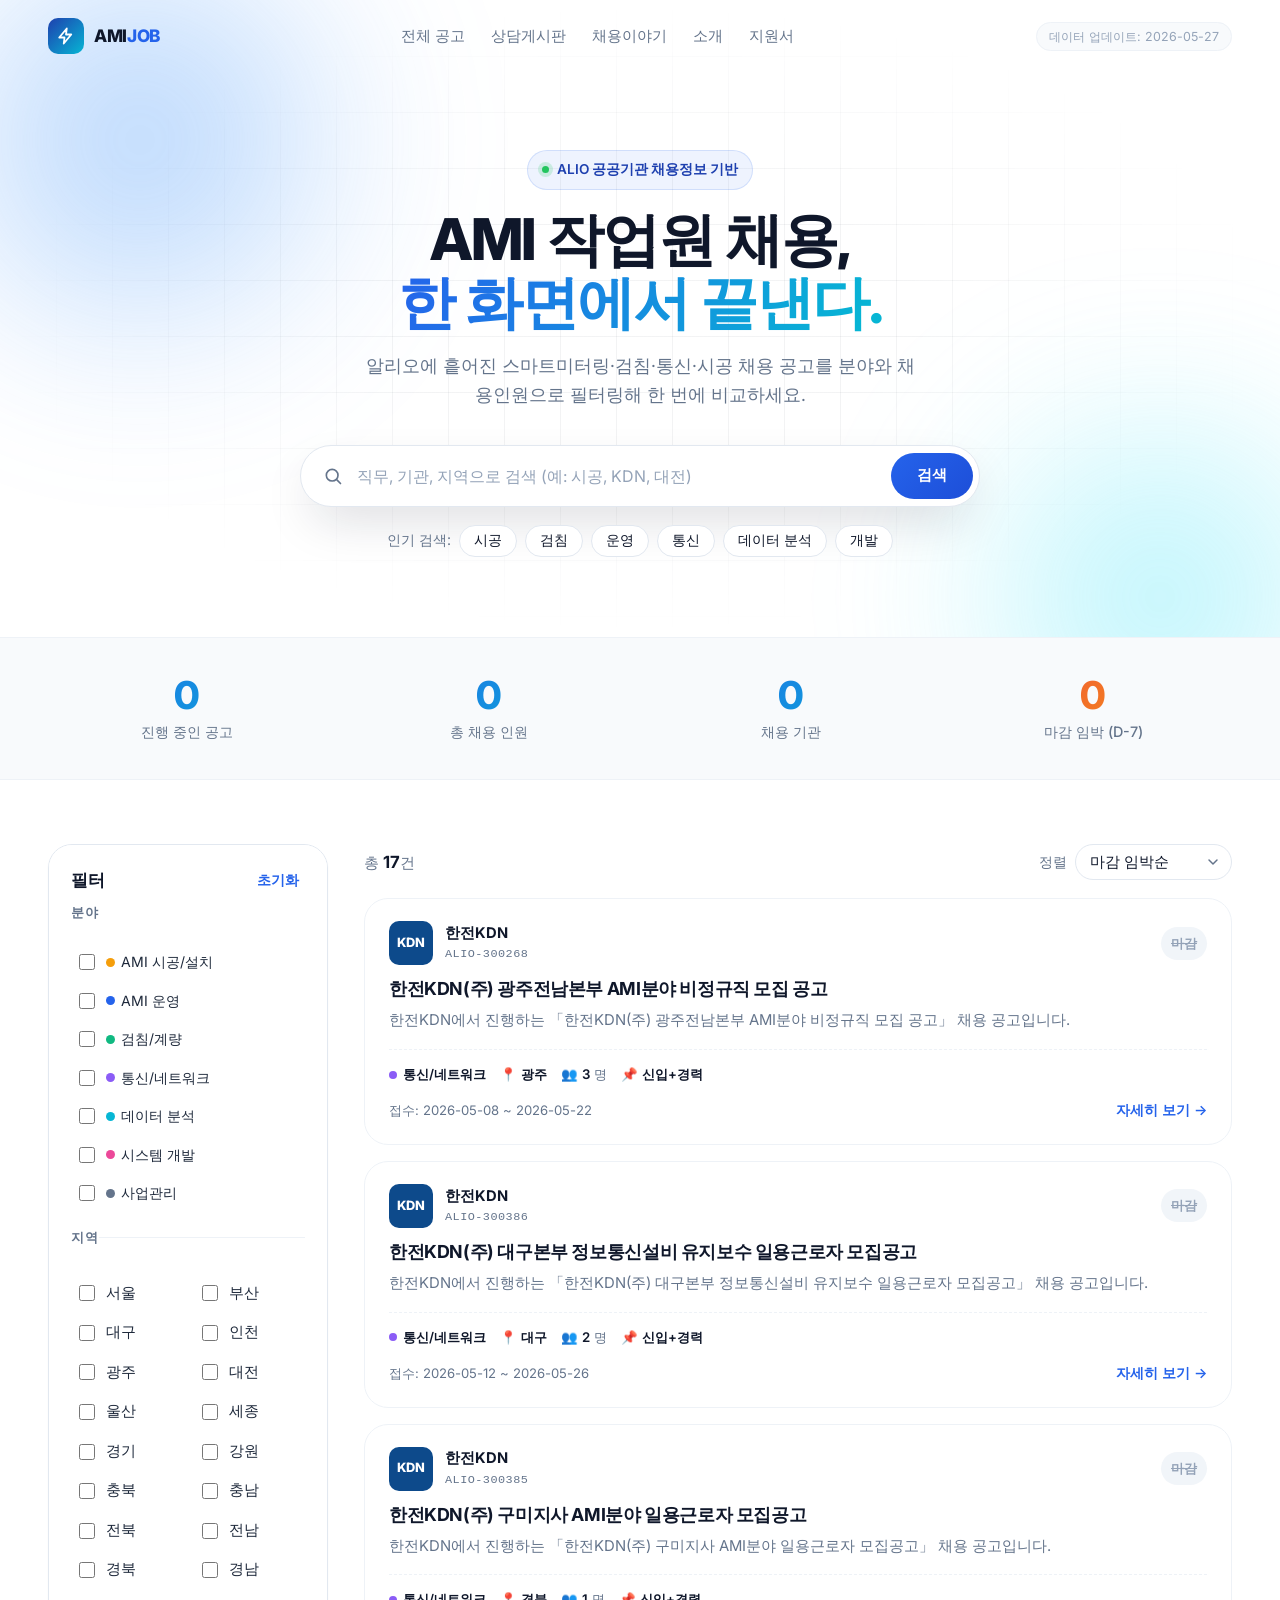
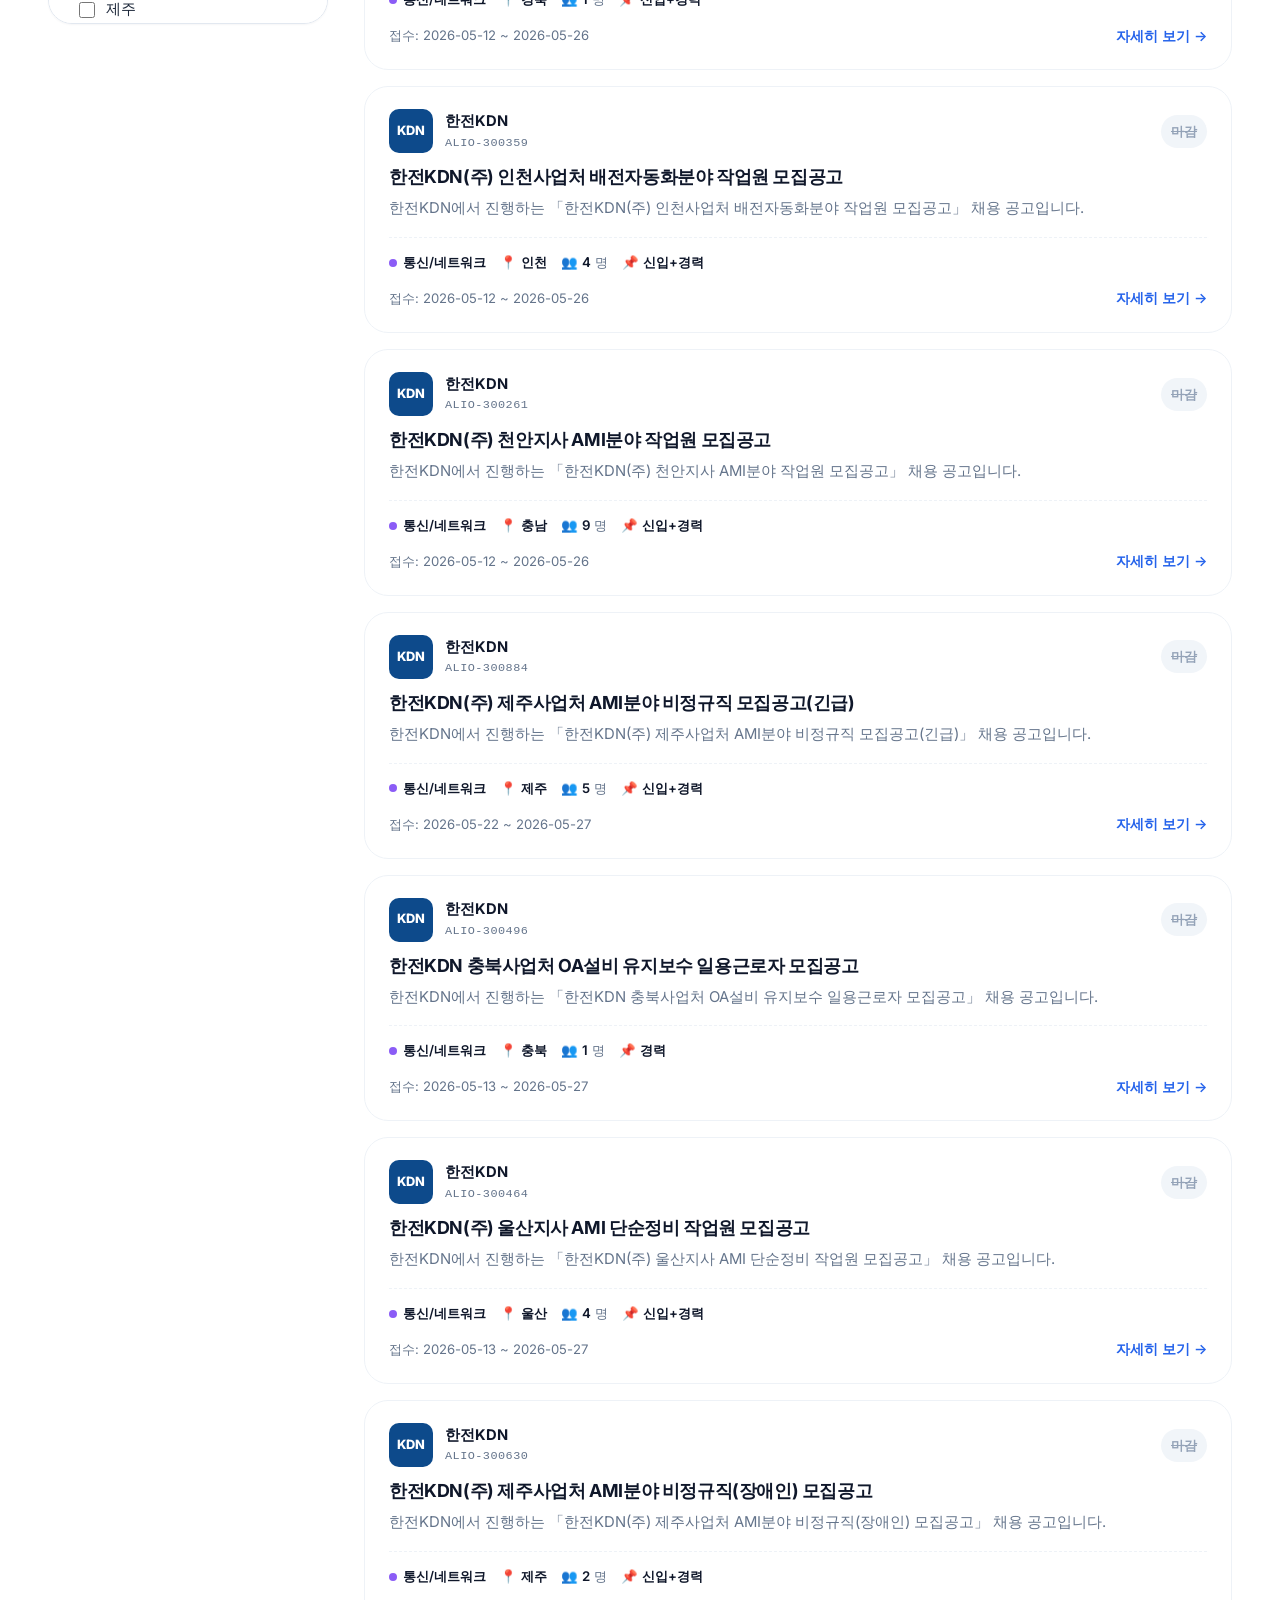
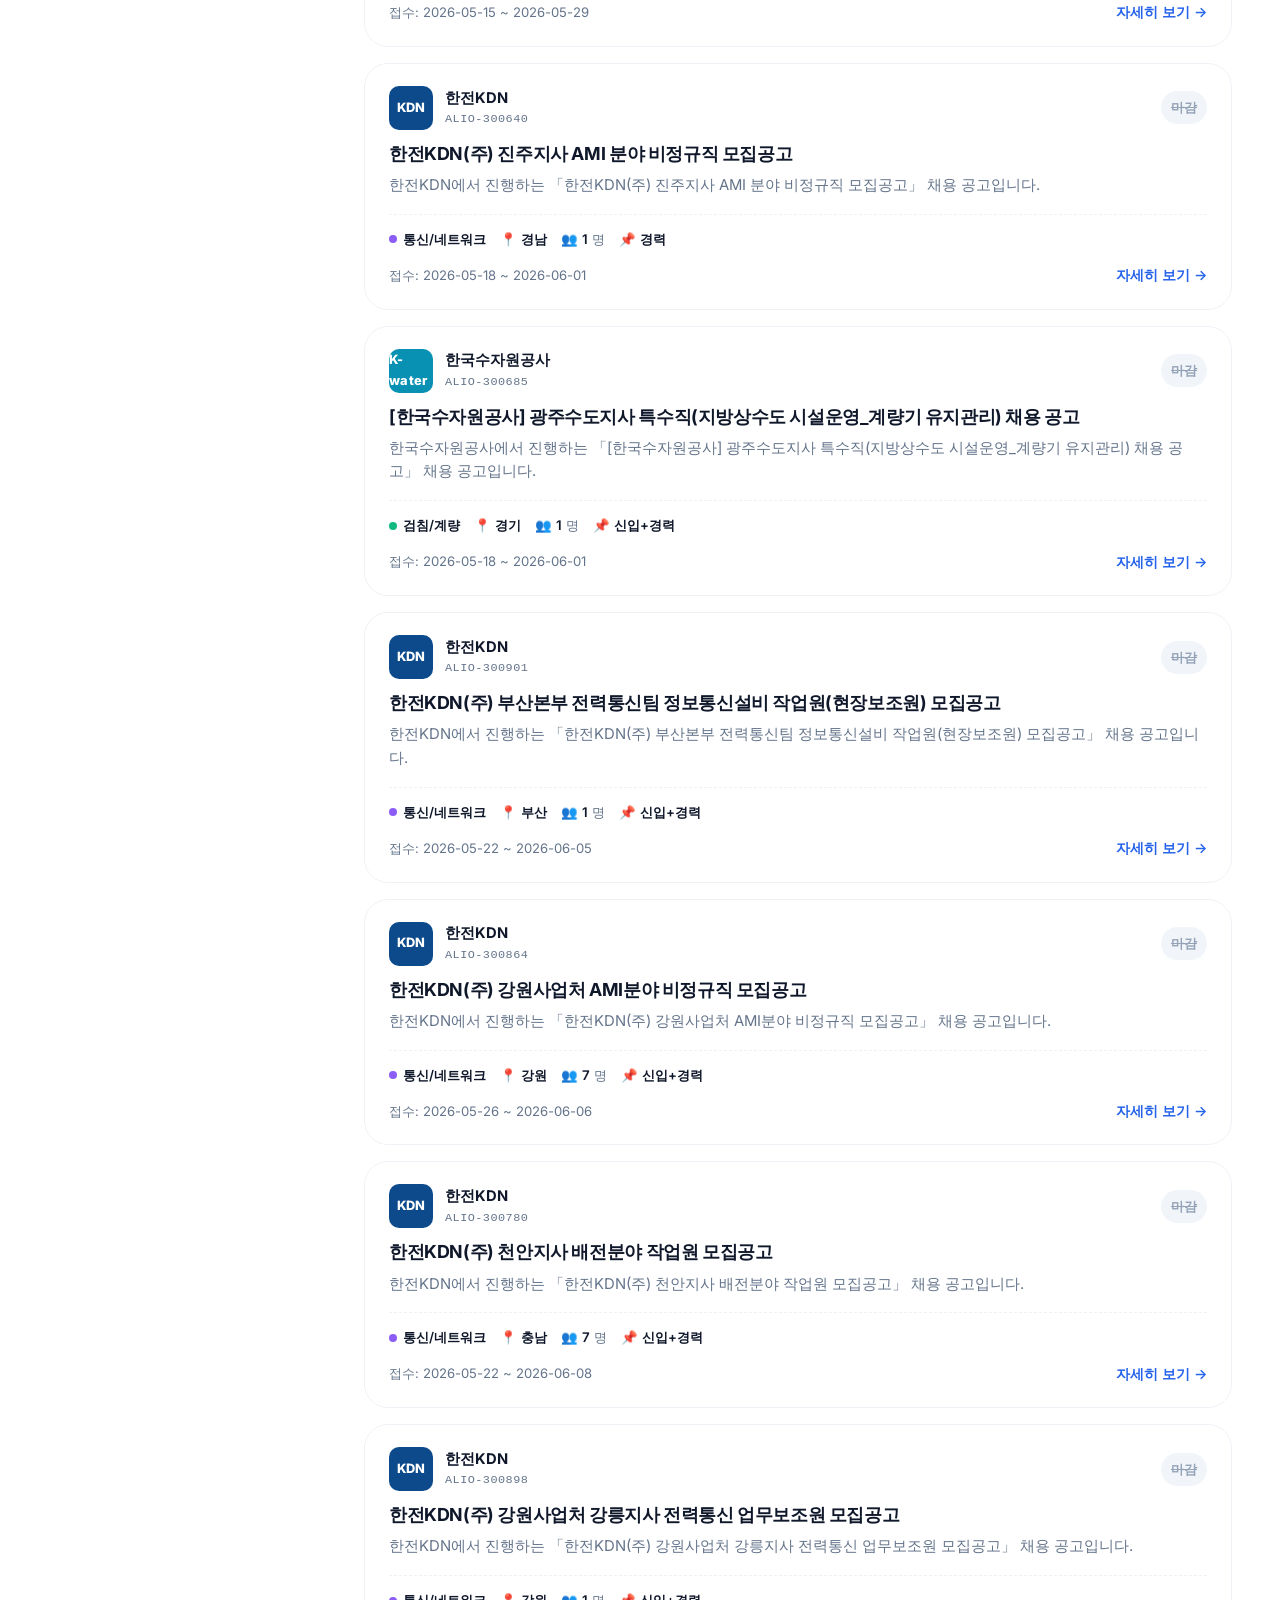
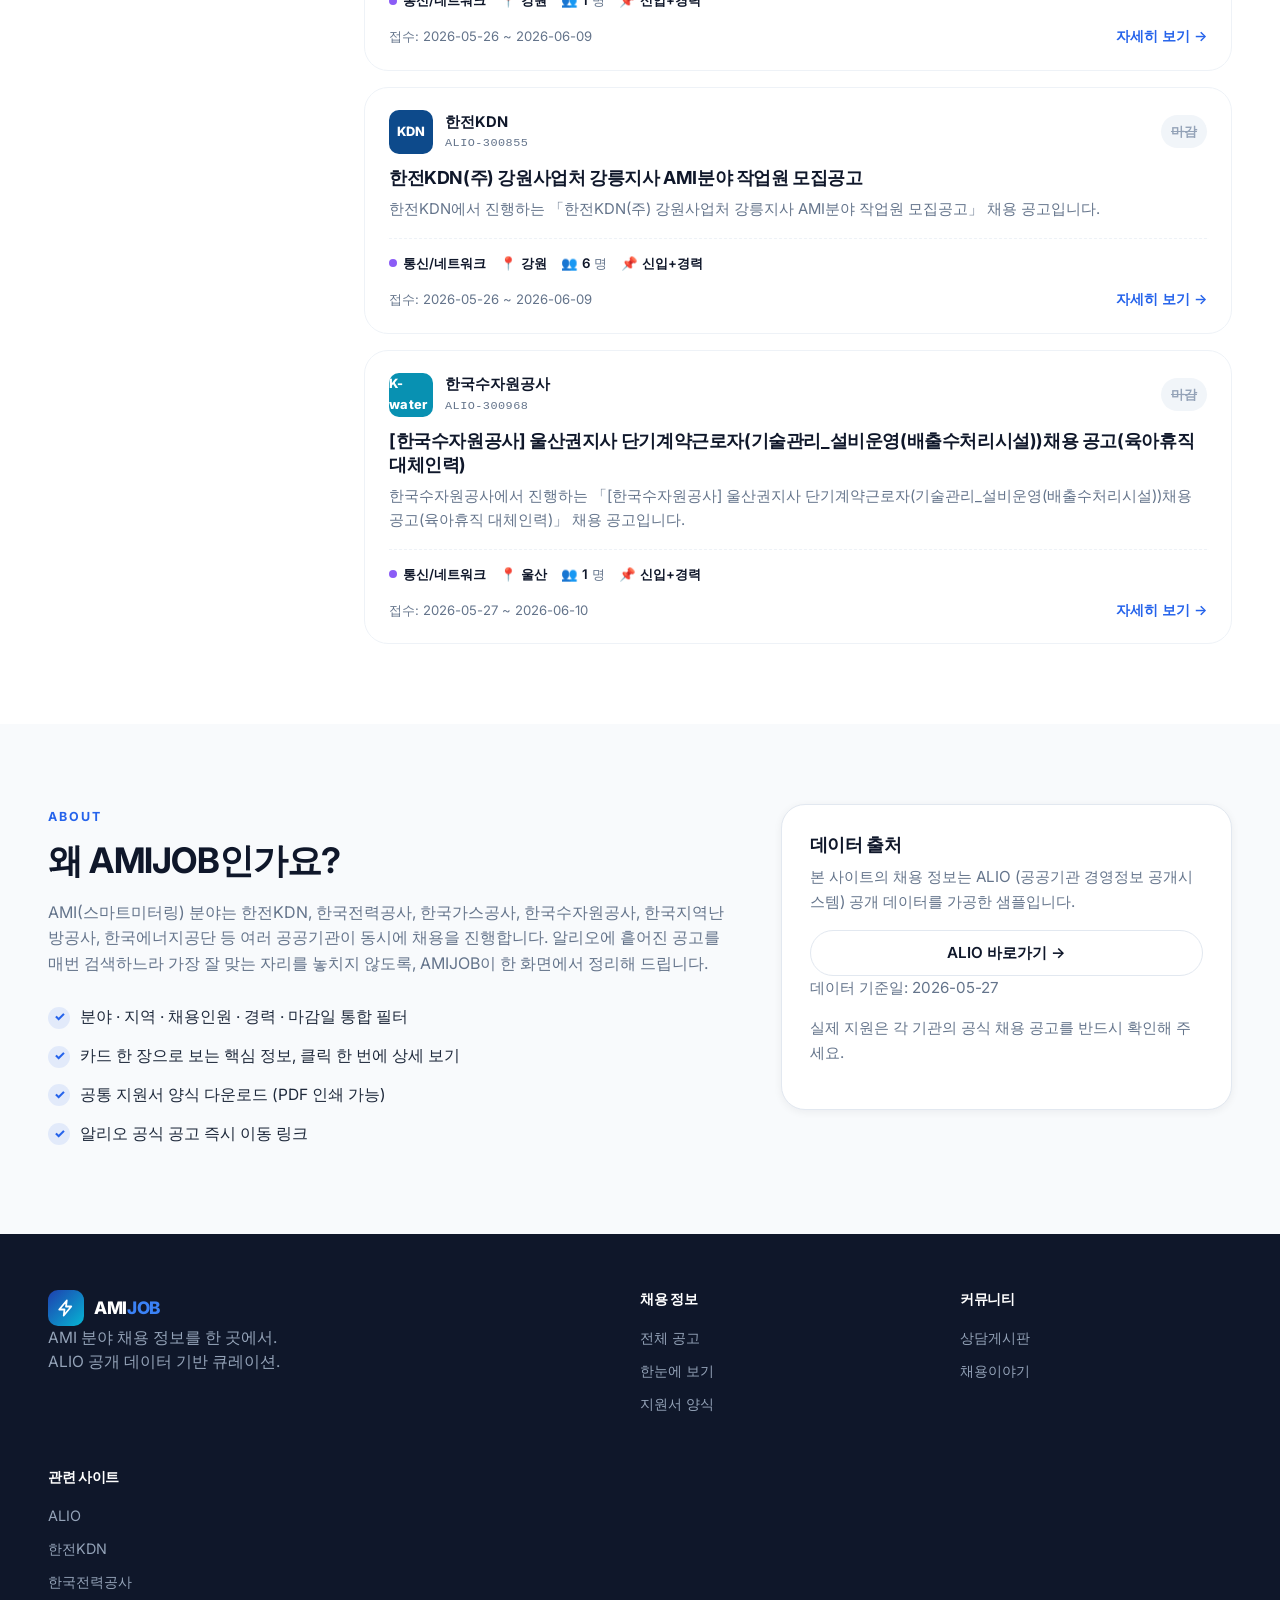
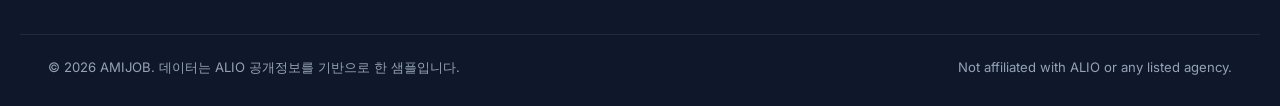
==== commit 59e37b5e: "feat: 알리오 자동 갱신 + 상담/채용이야기 게시판 추가 - scripts/update-data.mjs: 잡알리오 스크래퍼(기관명 조회 후 AMI 키워드 필터, 상세 보강) -" ====
--- a/index.html
+++ b/index.html
@@ -28,7 +28,8 @@
 
       <nav class="nav-links" aria-label="주 메뉴">
         <a href="#jobs">전체 공고</a>
-        <a href="#stats">한눈에</a>
+        <a href="board.html?board=consult">상담게시판</a>
+        <a href="board.html?board=story">채용이야기</a>
         <a href="#about">소개</a>
         <a href="application-form.html" target="_blank">지원서</a>
       </nav>
@@ -248,6 +249,11 @@
         <a href="application-form.html" target="_blank">지원서 양식</a>
       </div>
       <div>
+        <h4>커뮤니티</h4>
+        <a href="board.html?board=consult">상담게시판</a>
+        <a href="board.html?board=story">채용이야기</a>
+      </div>
+      <div>
         <h4>관련 사이트</h4>
         <a href="https://www.alio.go.kr" target="_blank" rel="noopener">ALIO</a>
         <a href="https://www.kdn.com" target="_blank" rel="noopener">한전KDN</a>
--- a/styles.css
+++ b/styles.css
@@ -909,3 +909,209 @@
     transition-duration: 0.01ms !important;
   }
 }
+
+/* =========================================================
+   Board (상담게시판 / 채용이야기)
+   ========================================================= */
+.board-hero {
+  padding: 130px 0 28px;
+  background: linear-gradient(180deg, var(--c-primary-tint) 0%, transparent 100%);
+  border-bottom: 1px solid var(--c-border-soft);
+}
+.board-hero h1 { font-size: 2rem; margin-bottom: 6px; }
+.board-tabs { display: flex; gap: 10px; margin-top: 20px; }
+.board-tabs a {
+  padding: 9px 18px;
+  border-radius: 999px;
+  font-weight: 600;
+  font-size: 0.92rem;
+  color: var(--c-muted);
+  background: var(--c-surface-2);
+  border: 1px solid transparent;
+  transition: all 0.2s var(--ease);
+}
+.board-tabs a:hover { color: var(--c-text); }
+.board-tabs a.active {
+  color: #fff;
+  background: linear-gradient(135deg, #2563eb 0%, #1d4ed8 100%);
+  box-shadow: 0 8px 18px -10px rgba(37, 99, 235, 0.7);
+}
+
+.board-wrap { padding: 32px 0 80px; min-height: 50vh; }
+.board-toolbar {
+  display: flex;
+  align-items: center;
+  justify-content: space-between;
+  margin-bottom: 16px;
+}
+
+.post-table { border-top: 2px solid var(--c-text); }
+.post-row {
+  display: grid;
+  grid-template-columns: 70px 1fr 120px 70px 110px;
+  align-items: center;
+  gap: 12px;
+  padding: 14px 12px;
+  border-bottom: 1px solid var(--c-border-soft);
+  font-size: 0.93rem;
+  cursor: pointer;
+  transition: background 0.15s var(--ease);
+}
+.post-row:not(.post-head):hover { background: var(--c-surface); }
+.post-row:focus-visible { outline: 2px solid var(--c-primary-2); outline-offset: -2px; }
+.post-head {
+  cursor: default;
+  font-weight: 700;
+  color: var(--c-muted);
+  font-size: 0.82rem;
+  background: var(--c-surface);
+}
+.post-head:hover { background: var(--c-surface); }
+.col-no, .col-views { text-align: center; color: var(--c-muted); }
+.col-title { font-weight: 600; color: var(--c-text); overflow: hidden; text-overflow: ellipsis; white-space: nowrap; }
+.col-author { color: var(--c-text-2); }
+.col-date { color: var(--c-muted); text-align: right; font-size: 0.85rem; }
+
+.board-empty { text-align: center; padding: 70px 0; color: var(--c-muted); }
+.board-empty .empty-icon { font-size: 2.4rem; margin-bottom: 10px; }
+.board-notice {
+  margin: 24px 0;
+  padding: 18px 22px;
+  border-radius: var(--r);
+  background: var(--c-primary-tint);
+  border: 1px solid var(--c-border);
+  color: var(--c-text-2);
+  font-size: 0.92rem;
+  line-height: 1.7;
+}
+.board-notice code {
+  background: #fff;
+  padding: 2px 7px;
+  border-radius: 6px;
+  font-size: 0.86em;
+  border: 1px solid var(--c-border);
+}
+
+.pagination { display: flex; justify-content: center; gap: 6px; margin-top: 28px; }
+.page-btn {
+  min-width: 38px;
+  height: 38px;
+  border: 1px solid var(--c-border);
+  background: #fff;
+  border-radius: var(--r-sm);
+  font-weight: 600;
+  color: var(--c-text-2);
+  cursor: pointer;
+  transition: all 0.15s var(--ease);
+}
+.page-btn:hover:not(:disabled):not(.active) { border-color: var(--c-primary-2); color: var(--c-primary-2); }
+.page-btn.active { background: var(--c-primary-2); color: #fff; border-color: var(--c-primary-2); }
+.page-btn:disabled { opacity: 0.4; cursor: not-allowed; }
+
+/* Post view */
+.post-view-title { font-size: 1.45rem; margin: 8px 0 12px; }
+.post-badge {
+  display: inline-block;
+  font-size: 0.74rem;
+  font-weight: 700;
+  padding: 4px 10px;
+  border-radius: 999px;
+  background: var(--c-primary-tint);
+  color: var(--c-primary);
+}
+.post-view-meta {
+  display: flex;
+  flex-wrap: wrap;
+  gap: 16px;
+  font-size: 0.86rem;
+  color: var(--c-muted);
+  padding-bottom: 16px;
+  border-bottom: 1px solid var(--c-border-soft);
+}
+.post-view-body {
+  padding: 22px 0;
+  font-size: 0.98rem;
+  line-height: 1.8;
+  color: var(--c-text-2);
+  word-break: break-word;
+}
+.post-view-actions {
+  display: flex;
+  justify-content: flex-end;
+  gap: 8px;
+  padding-bottom: 18px;
+  border-bottom: 1px solid var(--c-border-soft);
+}
+.link-btn.danger { color: var(--c-danger); }
+.link-btn.danger:hover { background: rgba(239, 68, 68, 0.1); }
+
+/* Comments */
+.comments { margin-top: 24px; }
+.comments-title { font-size: 1rem; margin-bottom: 14px; }
+.comment-list { display: flex; flex-direction: column; gap: 12px; margin-bottom: 18px; }
+.comment-item {
+  padding: 12px 14px;
+  background: var(--c-surface);
+  border-radius: var(--r-sm);
+}
+.comment-head { display: flex; align-items: center; gap: 10px; margin-bottom: 4px; }
+.comment-author { font-weight: 600; font-size: 0.88rem; }
+.comment-del {
+  margin-left: auto;
+  background: none;
+  border: none;
+  color: var(--c-muted-2);
+  font-size: 1.1rem;
+  line-height: 1;
+  cursor: pointer;
+}
+.comment-del:hover { color: var(--c-danger); }
+.comment-body { font-size: 0.92rem; color: var(--c-text-2); line-height: 1.6; }
+.comment-form { display: flex; flex-direction: column; gap: 8px; }
+.cf-row { display: flex; gap: 8px; }
+.cf-row textarea { flex: 1; }
+.comment-form input, .comment-form textarea {
+  padding: 10px 12px;
+  border: 1px solid var(--c-border);
+  border-radius: var(--r-sm);
+  font: inherit;
+  font-size: 0.9rem;
+}
+.comment-form input { width: 160px; }
+.comment-form textarea { resize: vertical; }
+.comment-form input:focus, .comment-form textarea:focus {
+  outline: none; border-color: var(--c-primary-2);
+  box-shadow: 0 0 0 3px var(--c-primary-tint);
+}
+
+/* Post form */
+.post-form { display: flex; flex-direction: column; gap: 16px; }
+.form-title { font-size: 1.3rem; }
+.field { display: flex; flex-direction: column; gap: 6px; }
+.field > span { font-size: 0.82rem; font-weight: 600; color: var(--c-muted); }
+.field input, .field textarea {
+  padding: 11px 13px;
+  border: 1px solid var(--c-border);
+  border-radius: var(--r-sm);
+  font: inherit;
+}
+.field input:focus, .field textarea:focus {
+  outline: none; border-color: var(--c-primary-2);
+  box-shadow: 0 0 0 3px var(--c-primary-tint);
+}
+.field input:disabled { background: var(--c-surface-2); color: var(--c-muted); }
+.field textarea { resize: vertical; line-height: 1.7; }
+.field-grid { display: grid; grid-template-columns: 1fr 1fr; gap: 14px; }
+.form-actions { display: flex; justify-content: flex-end; gap: 10px; }
+.form-err { color: var(--c-danger); font-size: 0.88rem; font-weight: 500; }
+
+@media (max-width: 720px) {
+  .board-hero { padding: 96px 0 22px; }
+  .board-hero h1 { font-size: 1.6rem; }
+  .post-row { grid-template-columns: 44px 1fr 76px; gap: 8px; font-size: 0.88rem; }
+  .col-views, .col-date { display: none; }
+  .post-head .col-views, .post-head .col-date { display: none; }
+  .field-grid { grid-template-columns: 1fr; }
+  .cf-row { flex-direction: column; }
+  .comment-form input { width: 100%; }
+}
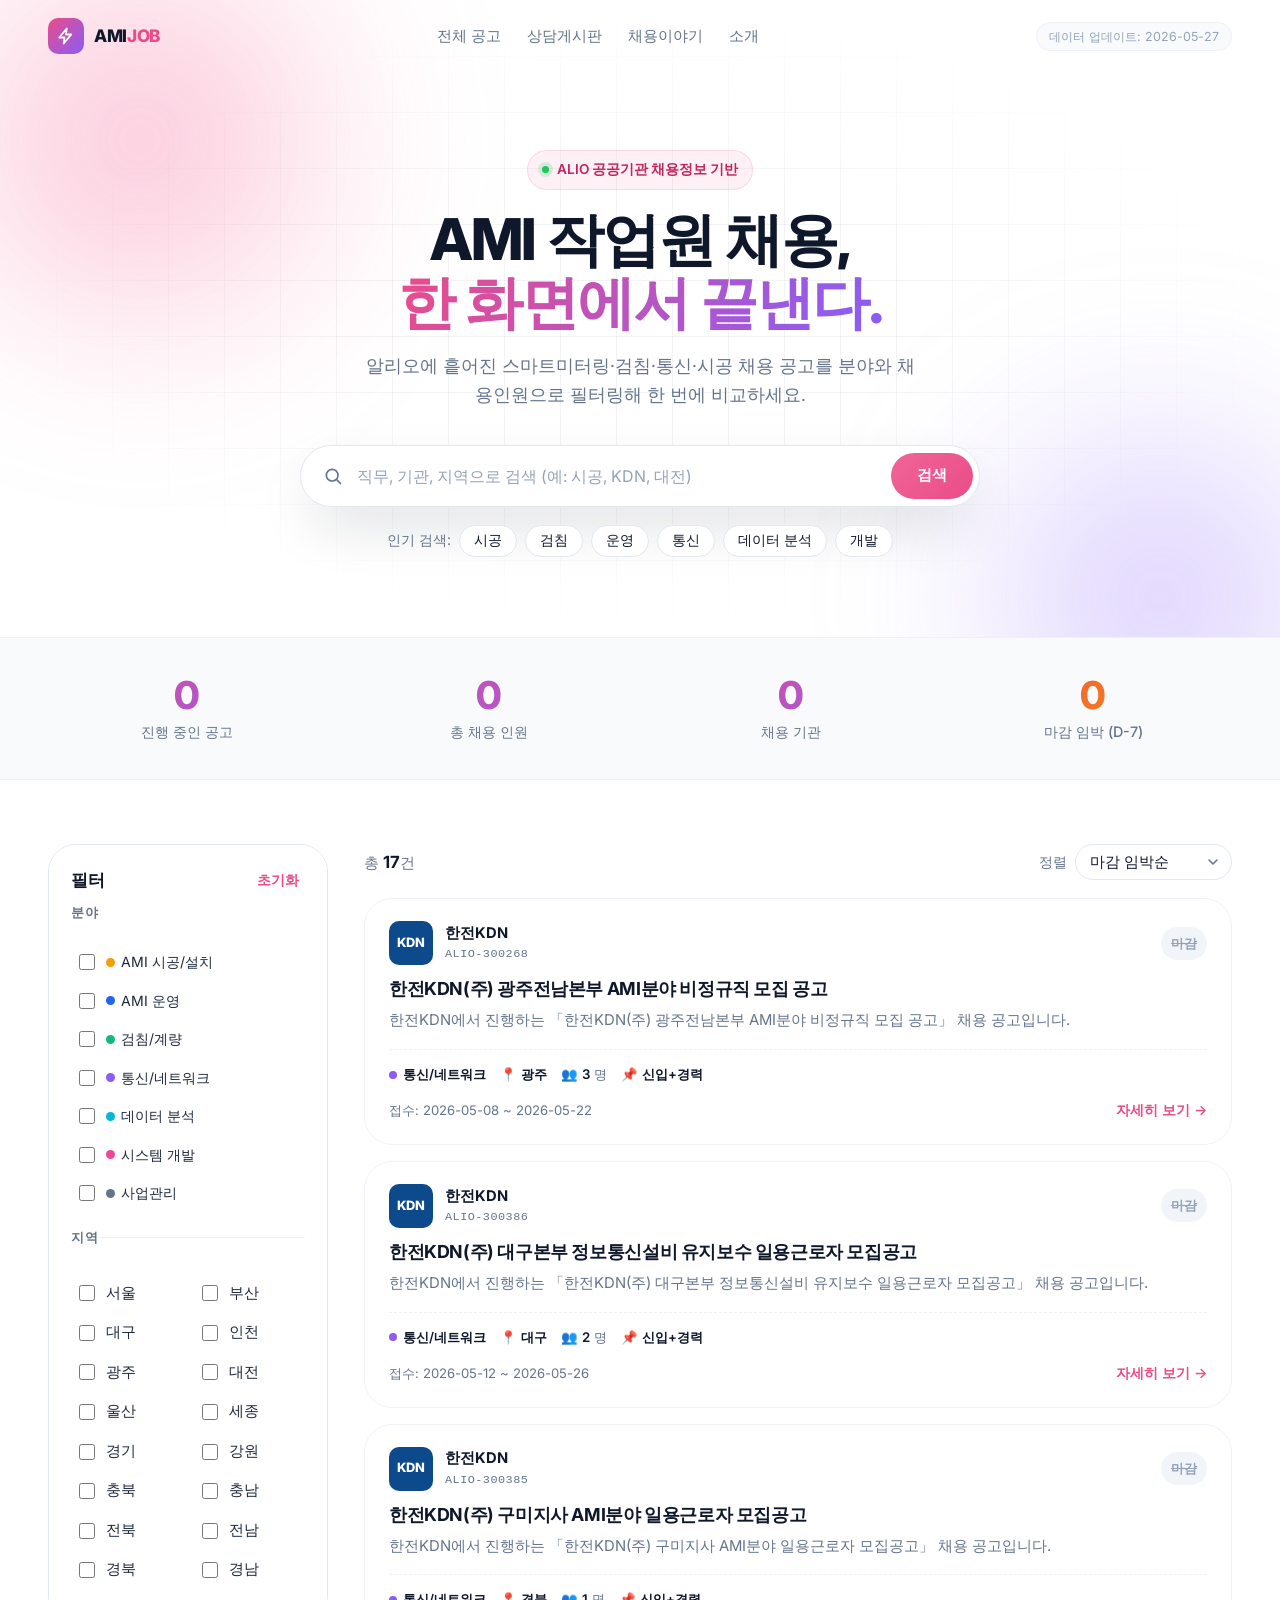
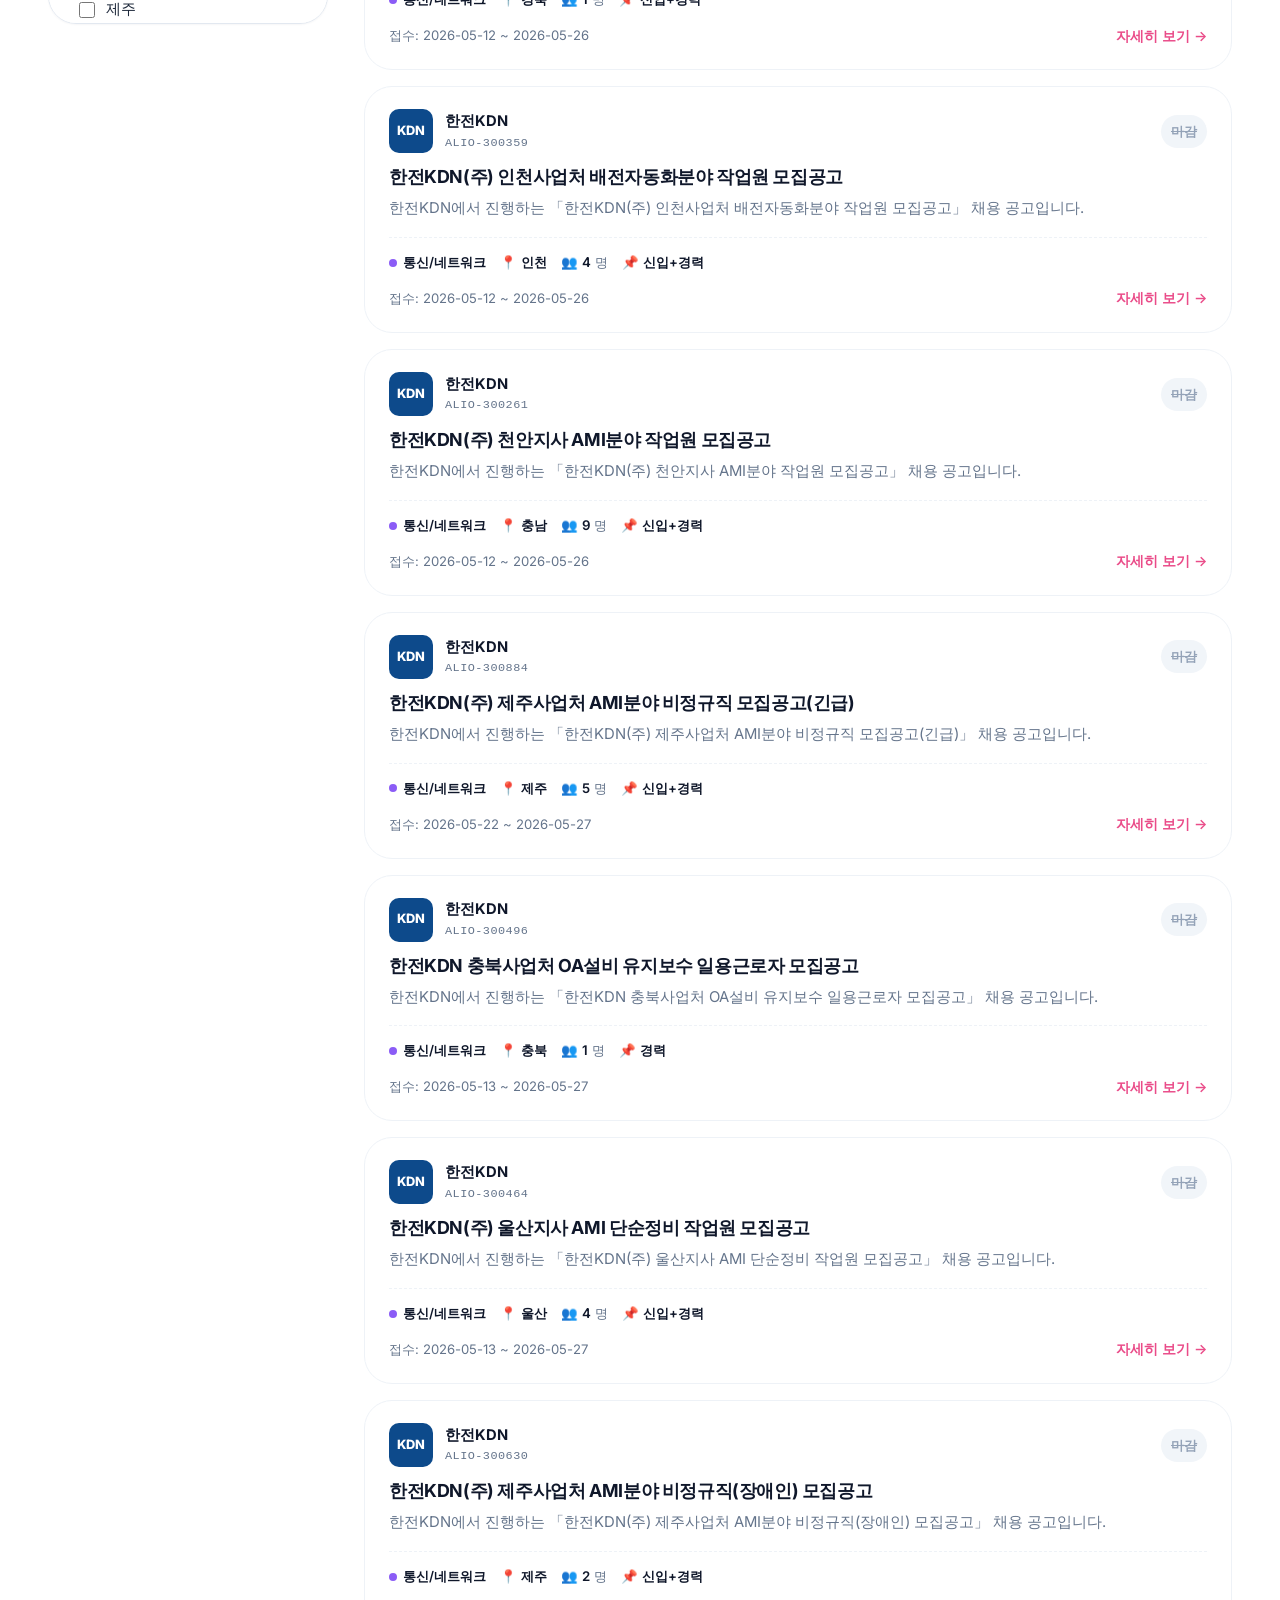
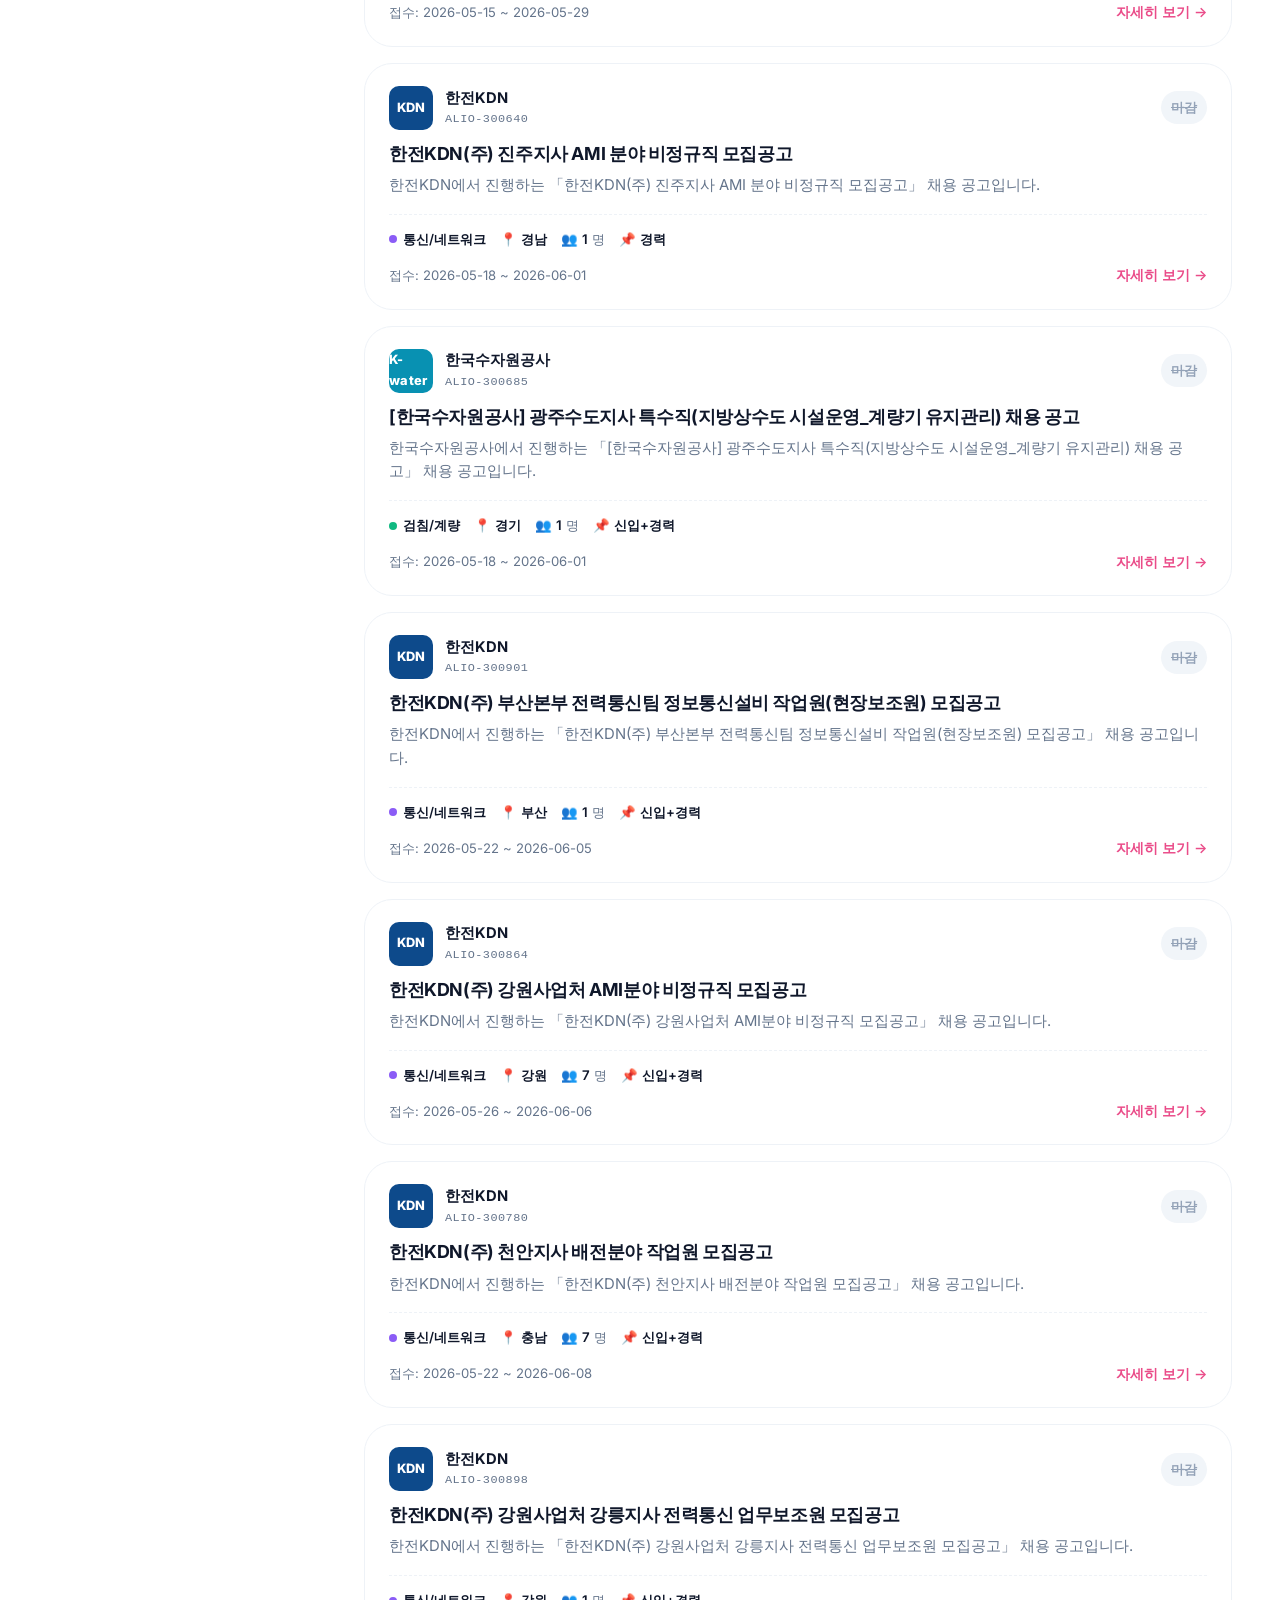
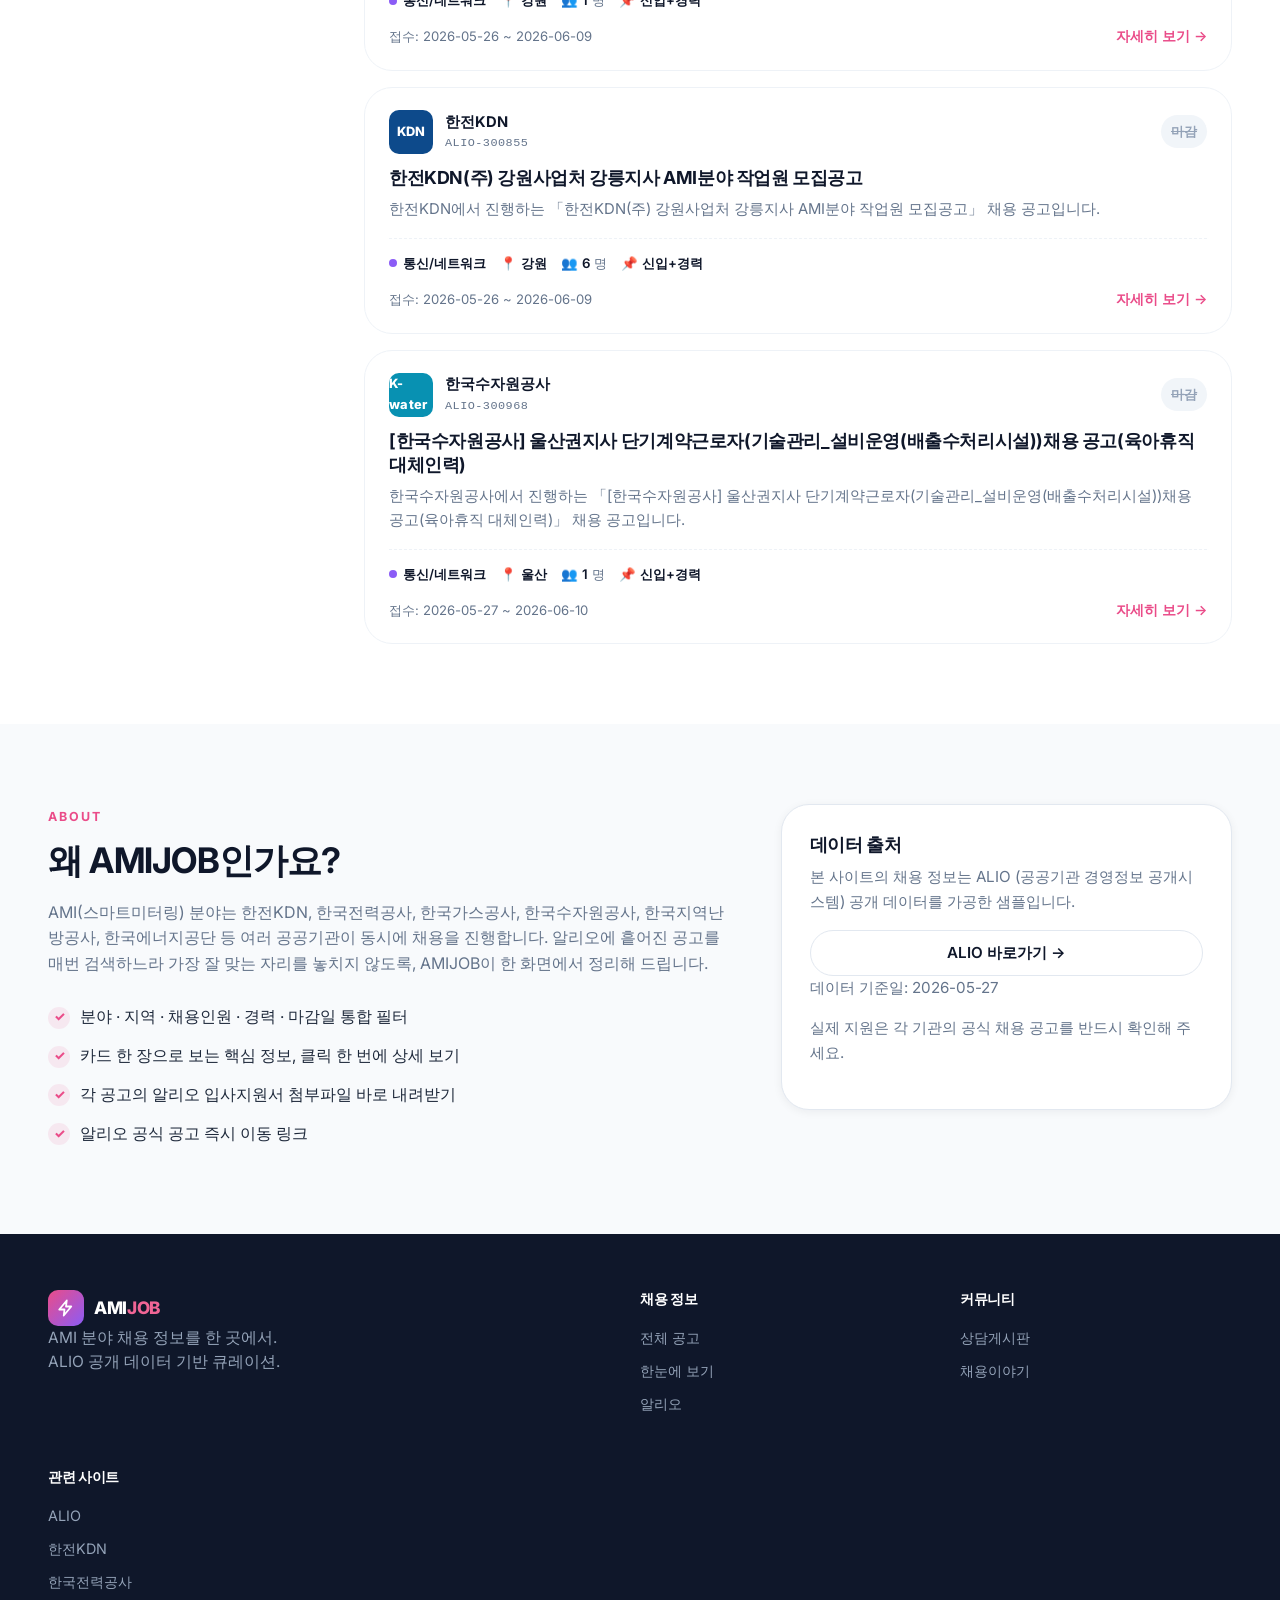
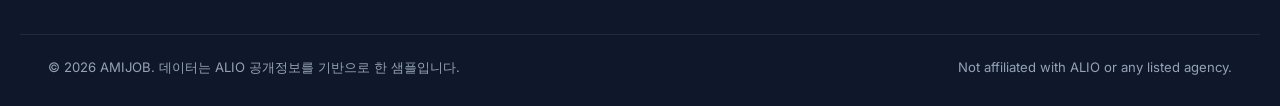
==== commit d3879487: "feat: Dribbble 스타일 디자인 리뉴얼 + 지원서를 알리오 첨부로 연결 - styles.css: 핑크/퍼플 브랜드 팔레트, 그라데이션, 핑크 글로우 호버, 라운드 강화 -" ====
--- a/index.html
+++ b/index.html
@@ -31,7 +31,6 @@
         <a href="board.html?board=consult">상담게시판</a>
         <a href="board.html?board=story">채용이야기</a>
         <a href="#about">소개</a>
-        <a href="application-form.html" target="_blank">지원서</a>
       </nav>
 
       <div class="nav-cta">
@@ -210,7 +209,7 @@
           <ul class="check-bullets">
             <li><span class="check">✓</span> 분야 · 지역 · 채용인원 · 경력 · 마감일 통합 필터</li>
             <li><span class="check">✓</span> 카드 한 장으로 보는 핵심 정보, 클릭 한 번에 상세 보기</li>
-            <li><span class="check">✓</span> 공통 지원서 양식 다운로드 (PDF 인쇄 가능)</li>
+            <li><span class="check">✓</span> 각 공고의 알리오 입사지원서 첨부파일 바로 내려받기</li>
             <li><span class="check">✓</span> 알리오 공식 공고 즉시 이동 링크</li>
           </ul>
         </div>
@@ -246,7 +245,7 @@
         <h4>채용 정보</h4>
         <a href="#jobs">전체 공고</a>
         <a href="#stats">한눈에 보기</a>
-        <a href="application-form.html" target="_blank">지원서 양식</a>
+        <a href="https://www.alio.go.kr" target="_blank" rel="noopener">알리오</a>
       </div>
       <div>
         <h4>커뮤니티</h4>
--- a/styles.css
+++ b/styles.css
@@ -4,12 +4,12 @@
    ========================================================= */
 
 :root {
-  /* Brand */
-  --c-primary: #1e40af;
-  --c-primary-2: #2563eb;
-  --c-primary-3: #3b82f6;
-  --c-primary-tint: #eff6ff;
-  --c-accent: #06b6d4;
+  /* Brand — Dribbble-inspired pink/magenta */
+  --c-primary: #c2255c;
+  --c-primary-2: #ea4c89;
+  --c-primary-3: #f06595;
+  --c-primary-tint: #fff0f6;
+  --c-accent: #8b5cf6;
   --c-warn: #f59e0b;
   --c-danger: #ef4444;
   --c-success: #10b981;
@@ -28,18 +28,18 @@
 
   /* Effects */
   --sh-xs: 0 1px 2px rgba(15, 23, 42, 0.04);
-  --sh-sm: 0 2px 8px rgba(15, 23, 42, 0.06);
-  --sh-md: 0 8px 24px rgba(15, 23, 42, 0.08);
-  --sh-lg: 0 20px 50px -12px rgba(15, 23, 42, 0.18);
-  --sh-glow: 0 20px 60px -20px rgba(37, 99, 235, 0.45);
+  --sh-sm: 0 2px 10px rgba(15, 23, 42, 0.06);
+  --sh-md: 0 10px 30px rgba(15, 23, 42, 0.09);
+  --sh-lg: 0 24px 60px -14px rgba(15, 23, 42, 0.20);
+  --sh-glow: 0 22px 60px -20px rgba(234, 76, 137, 0.45);
 
   /* Layout */
   --container: 1240px;
-  --r-sm: 8px;
-  --r: 12px;
-  --r-lg: 18px;
-  --r-xl: 24px;
-  --r-2xl: 32px;
+  --r-sm: 10px;
+  --r: 14px;
+  --r-lg: 22px;
+  --r-xl: 28px;
+  --r-2xl: 34px;
 
   --ease: cubic-bezier(0.16, 1, 0.3, 1);
   --ease-spring: cubic-bezier(0.34, 1.56, 0.64, 1);
@@ -82,7 +82,7 @@
 }
 
 .gradient-text {
-  background: linear-gradient(120deg, #2563eb 0%, #06b6d4 50%, #2563eb 100%);
+  background: linear-gradient(120deg, #ea4c89 0%, #8b5cf6 50%, #ea4c89 100%);
   background-size: 200% 100%;
   -webkit-background-clip: text;
   background-clip: text;
@@ -117,11 +117,11 @@
 .btn-block { display: flex; width: 100%; }
 
 .btn-primary {
-  background: linear-gradient(135deg, #2563eb 0%, #1d4ed8 100%);
+  background: linear-gradient(135deg, #f06595 0%, #ea4c89 100%);
   color: #fff;
-  box-shadow: 0 10px 24px -10px rgba(37, 99, 235, 0.6);
-}
-.btn-primary:hover { transform: translateY(-2px); box-shadow: 0 18px 30px -12px rgba(37, 99, 235, 0.7); }
+  box-shadow: 0 10px 24px -10px rgba(234, 76, 137, 0.6);
+}
+.btn-primary:hover { transform: translateY(-2px); box-shadow: 0 18px 30px -12px rgba(234, 76, 137, 0.7); }
 
 .btn-ghost {
   background: transparent;
@@ -181,7 +181,7 @@
   width: 36px;
   height: 36px;
   border-radius: 10px;
-  background: linear-gradient(135deg, #1e40af, #06b6d4);
+  background: linear-gradient(135deg, #ea4c89, #8b5cf6);
   color: #fff;
   box-shadow: var(--sh-glow);
 }
@@ -236,8 +236,8 @@
   -webkit-mask-image: radial-gradient(ellipse at center, black 30%, transparent 70%);
 }
 .hero-blob { position: absolute; filter: blur(80px); opacity: 0.55; border-radius: 50%; }
-.hero-blob-1 { width: 520px; height: 520px; background: radial-gradient(circle, #60a5fa, transparent 70%); top: -120px; left: -120px; }
-.hero-blob-2 { width: 480px; height: 480px; background: radial-gradient(circle, #67e8f9, transparent 70%); bottom: -200px; right: -120px; }
+.hero-blob-1 { width: 520px; height: 520px; background: radial-gradient(circle, #f783ac, transparent 70%); top: -120px; left: -120px; }
+.hero-blob-2 { width: 480px; height: 480px; background: radial-gradient(circle, #b197fc, transparent 70%); bottom: -200px; right: -120px; }
 
 .hero-content { text-align: center; max-width: 880px; margin: 0 auto; }
 .badge {
@@ -246,11 +246,11 @@
   gap: 8px;
   padding: 8px 14px;
   border-radius: 999px;
-  background: rgba(37, 99, 235, 0.08);
+  background: rgba(234, 76, 137, 0.08);
   color: var(--c-primary);
   font-size: 0.85rem;
   font-weight: 600;
-  border: 1px solid rgba(37, 99, 235, 0.15);
+  border: 1px solid rgba(234, 76, 137, 0.15);
 }
 .badge-dot {
   width: 7px; height: 7px; border-radius: 50%;
@@ -293,7 +293,7 @@
 }
 .search:focus-within {
   border-color: var(--c-primary-2);
-  box-shadow: 0 20px 50px -12px rgba(37, 99, 235, 0.35);
+  box-shadow: 0 20px 50px -12px rgba(234, 76, 137, 0.35);
 }
 .search-icon { color: var(--c-muted); flex-shrink: 0; }
 .search-icon svg { width: 20px; height: 20px; }
@@ -310,7 +310,7 @@
 }
 .search input::placeholder { color: var(--c-muted-2); }
 .search-btn {
-  background: linear-gradient(135deg, #2563eb 0%, #1d4ed8 100%);
+  background: linear-gradient(135deg, #f06595 0%, #ea4c89 100%);
   color: #fff;
   border: 0;
   border-radius: 999px;
@@ -323,7 +323,7 @@
   font-family: inherit;
   transition: transform 0.18s var(--ease-spring), box-shadow 0.22s var(--ease);
 }
-.search-btn:hover { transform: translateY(-1px); box-shadow: 0 10px 22px -6px rgba(37, 99, 235, 0.5); }
+.search-btn:hover { transform: translateY(-1px); box-shadow: 0 10px 22px -6px rgba(234, 76, 137, 0.5); }
 
 .hero-quicks {
   display: flex; gap: 8px; flex-wrap: wrap; justify-content: center;
@@ -351,7 +351,7 @@
   font-size: clamp(1.8rem, 3.6vw, 2.4rem);
   font-weight: 800;
   letter-spacing: -0.02em;
-  background: linear-gradient(135deg, #2563eb, #06b6d4);
+  background: linear-gradient(135deg, #ea4c89, #8b5cf6);
   -webkit-background-clip: text;
   background-clip: text;
   color: transparent;
@@ -517,9 +517,9 @@
   outline: none;
 }
 .card:hover, .card:focus-visible {
-  transform: translateY(-3px);
-  box-shadow: var(--sh-md);
-  border-color: var(--c-border);
+  transform: translateY(-5px);
+  box-shadow: 0 24px 50px -18px rgba(234, 76, 137, 0.30), var(--sh-md);
+  border-color: var(--c-primary-3);
 }
 .card:focus-visible { outline: 2px solid var(--c-primary-2); outline-offset: 2px; }
 
@@ -816,7 +816,7 @@
   display: inline-flex; align-items: center; justify-content: center;
   width: 22px; height: 22px;
   border-radius: 50%;
-  background: rgba(37, 99, 235, 0.1);
+  background: rgba(234, 76, 137, 0.1);
   color: var(--c-primary-2);
   font-weight: 800;
   font-size: 0.8rem;
@@ -933,8 +933,8 @@
 .board-tabs a:hover { color: var(--c-text); }
 .board-tabs a.active {
   color: #fff;
-  background: linear-gradient(135deg, #2563eb 0%, #1d4ed8 100%);
-  box-shadow: 0 8px 18px -10px rgba(37, 99, 235, 0.7);
+  background: linear-gradient(135deg, #f06595 0%, #ea4c89 100%);
+  box-shadow: 0 8px 18px -10px rgba(234, 76, 137, 0.7);
 }
 
 .board-wrap { padding: 32px 0 80px; min-height: 50vh; }
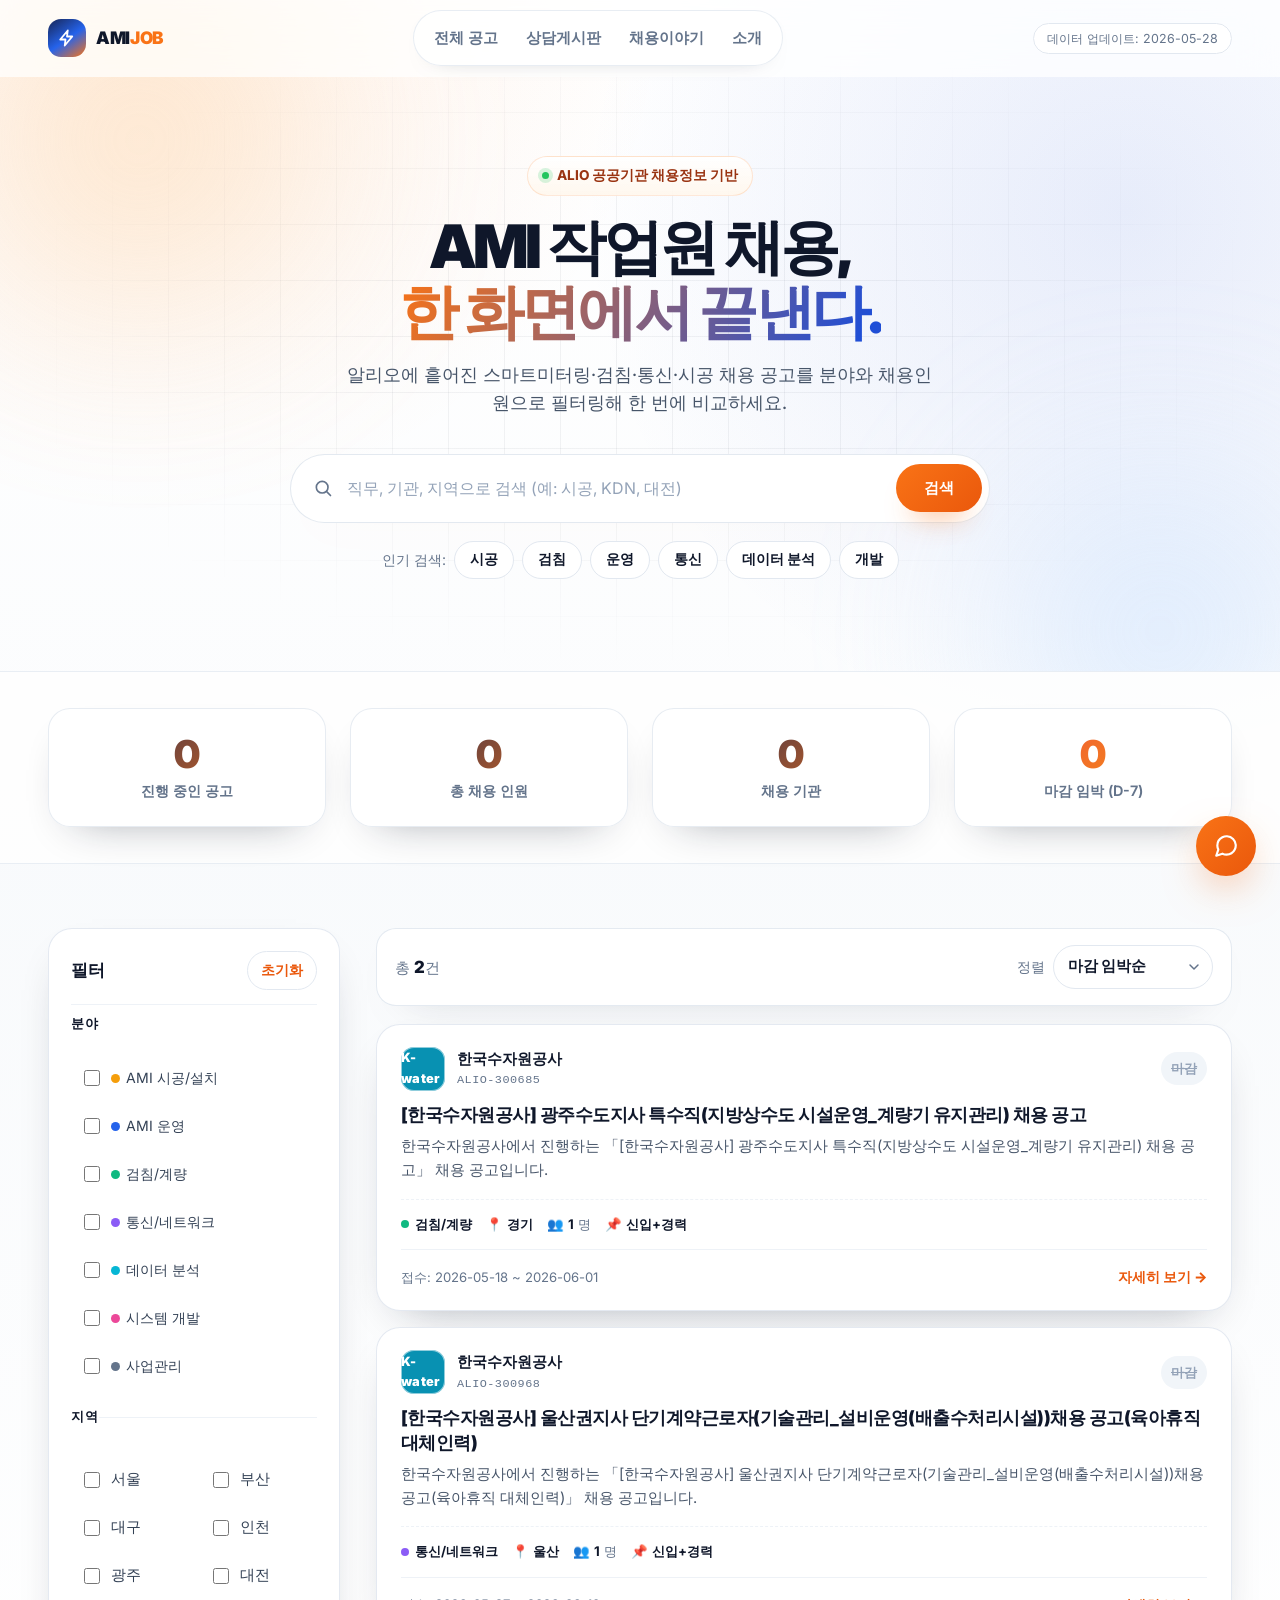
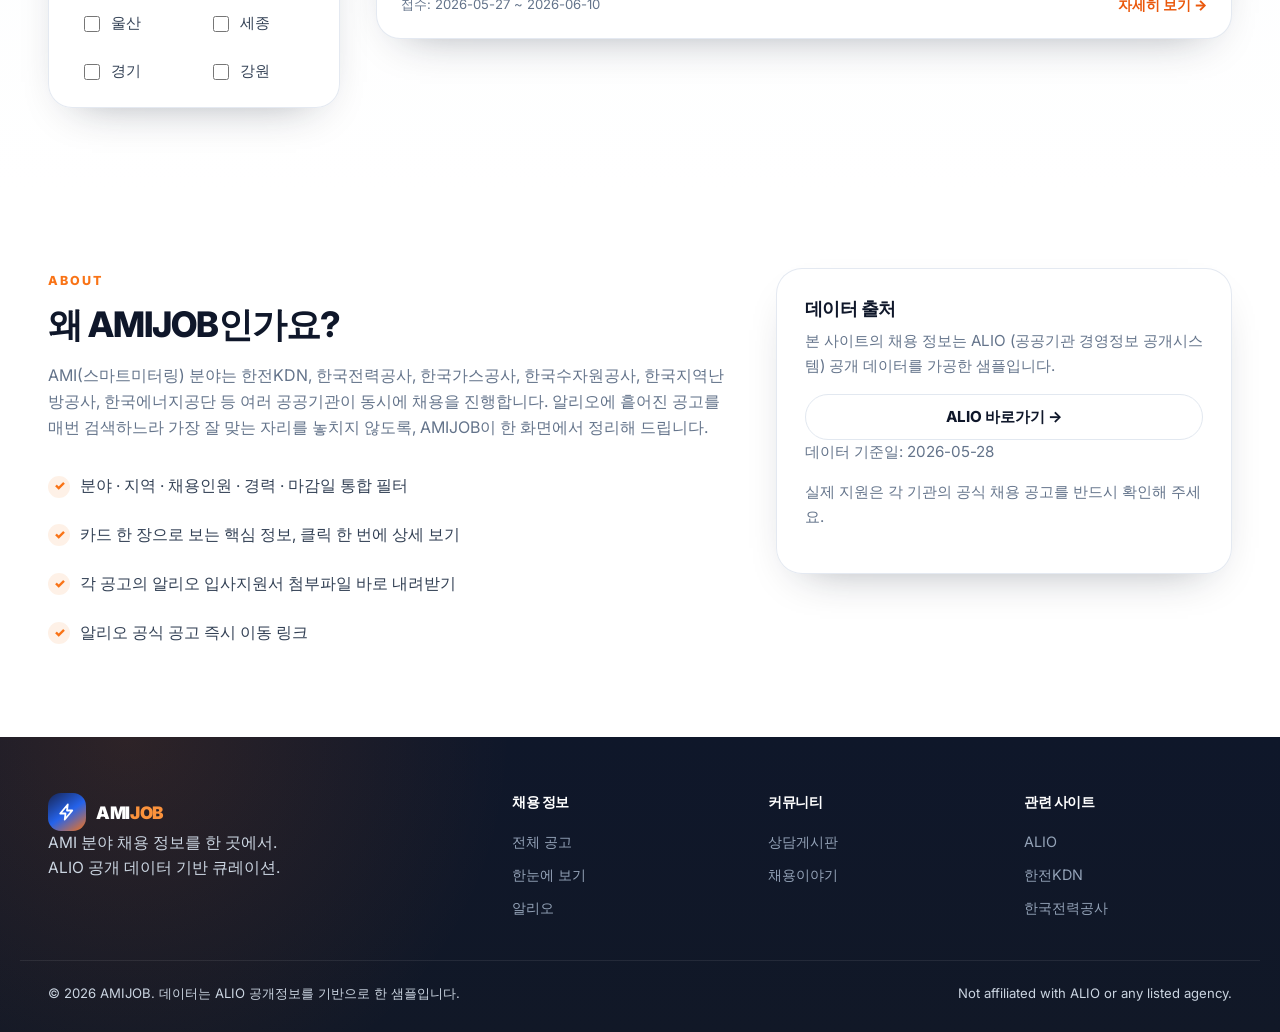
==== commit eefd2f6f: "feat(chat): OpenAI 기반 채용 도우미 챗봇 추가 - supabase/functions/chat: OpenAI 호출 Edge Function (키는 서버 시크릿에만 보" ====
--- a/index.html
+++ b/index.html
@@ -11,6 +11,7 @@
   <link rel="preconnect" href="https://fonts.gstatic.com" crossorigin />
   <link href="https://fonts.googleapis.com/css2?family=Inter:wght@400;500;600;700;800&family=Pretendard:wght@400;500;600;700;800;900&display=swap" rel="stylesheet" />
   <link rel="stylesheet" href="styles.css" />
+  <link rel="stylesheet" href="chat-widget.css" />
 </head>
 <body>
 
@@ -303,5 +304,9 @@
   </template>
 
   <script src="app.js"></script>
+
+  <!-- 채용 도우미 챗봇 -->
+  <script src="supabase-config.js"></script>
+  <script src="chat-widget.js"></script>
 </body>
 </html>
--- a/styles.css
+++ b/styles.css
@@ -1,72 +1,63 @@
 /* =========================================================
-   AMIJOB — Premium Recruitment Listing
-   Design system
+   AMIJOB — Commercial recruitment service UI
+   메인 · 게시판 공통 디자인 시스템
    ========================================================= */
 
 :root {
-  /* Brand — Dribbble-inspired pink/magenta */
-  --c-primary: #c2255c;
-  --c-primary-2: #ea4c89;
-  --c-primary-3: #f06595;
-  --c-primary-tint: #fff0f6;
-  --c-accent: #8b5cf6;
+  --c-primary: #ea580c;
+  --c-primary-2: #f97316;
+  --c-primary-3: #fb923c;
+  --c-primary-tint: #fff7ed;
+  --c-accent: #1d4ed8;
+  --c-navy: #172554;
   --c-warn: #f59e0b;
   --c-danger: #ef4444;
   --c-success: #10b981;
-
-  /* Neutrals */
   --c-bg: #ffffff;
   --c-surface: #f8fafc;
   --c-surface-2: #f1f5f9;
   --c-card: #ffffff;
   --c-text: #0f172a;
-  --c-text-2: #1e293b;
+  --c-text-2: #334155;
   --c-muted: #64748b;
   --c-muted-2: #94a3b8;
   --c-border: #e2e8f0;
   --c-border-soft: #eef2f7;
-
-  /* Effects */
   --sh-xs: 0 1px 2px rgba(15, 23, 42, 0.04);
-  --sh-sm: 0 2px 10px rgba(15, 23, 42, 0.06);
-  --sh-md: 0 10px 30px rgba(15, 23, 42, 0.09);
-  --sh-lg: 0 24px 60px -14px rgba(15, 23, 42, 0.20);
-  --sh-glow: 0 22px 60px -20px rgba(234, 76, 137, 0.45);
-
-  /* Layout */
+  --sh-sm: 0 10px 28px -24px rgba(15, 23, 42, 0.45);
+  --sh-md: 0 18px 45px -28px rgba(15, 23, 42, 0.46);
+  --sh-lg: 0 32px 80px -40px rgba(15, 23, 42, 0.55);
+  --sh-glow: 0 22px 60px -20px rgba(249, 115, 22, 0.55);
   --container: 1240px;
   --r-sm: 10px;
   --r: 14px;
-  --r-lg: 22px;
-  --r-xl: 28px;
-  --r-2xl: 34px;
-
+  --r-lg: 18px;
+  --r-xl: 24px;
+  --r-2xl: 30px;
   --ease: cubic-bezier(0.16, 1, 0.3, 1);
   --ease-spring: cubic-bezier(0.34, 1.56, 0.64, 1);
 }
 
 * { box-sizing: border-box; }
 html { scroll-behavior: smooth; -webkit-text-size-adjust: 100%; }
-
 body {
   margin: 0;
-  font-family: "Pretendard", "Inter", -apple-system, BlinkMacSystemFont,
-    "Segoe UI", "Noto Sans KR", "Malgun Gothic", "Apple SD Gothic Neo",
-    Roboto, sans-serif;
+  font-family: "Pretendard", "Inter", -apple-system, BlinkMacSystemFont, "Segoe UI", "Noto Sans KR", "Malgun Gothic", "Apple SD Gothic Neo", Roboto, sans-serif;
   font-size: 15.5px;
   line-height: 1.6;
   color: var(--c-text);
-  background: var(--c-bg);
+  background:
+    radial-gradient(circle at 12% 0%, rgba(249, 115, 22, 0.10), transparent 32rem),
+    radial-gradient(circle at 88% 8%, rgba(29, 78, 216, 0.10), transparent 34rem),
+    linear-gradient(180deg, #ffffff 0%, #f8fafc 52%, #ffffff 100%);
   -webkit-font-smoothing: antialiased;
   text-rendering: optimizeLegibility;
 }
-
 img, svg { max-width: 100%; display: block; }
 a { color: inherit; text-decoration: none; }
-
-h1, h2, h3, h4 { margin: 0; letter-spacing: -0.022em; line-height: 1.2; font-weight: 700; color: var(--c-text); }
+h1, h2, h3, h4 { margin: 0; letter-spacing: -0.028em; line-height: 1.2; font-weight: 800; color: var(--c-text); }
 p { margin: 0; }
-
+button, input, select, textarea { font: inherit; }
 .container { max-width: var(--container); margin: 0 auto; padding: 0 28px; }
 .muted { color: var(--c-muted); }
 .small { font-size: 0.85rem; }
@@ -74,15 +65,14 @@
 .eyebrow {
   display: inline-block;
   font-size: 0.78rem;
-  font-weight: 700;
+  font-weight: 800;
   letter-spacing: 0.16em;
   text-transform: uppercase;
   color: var(--c-primary-2);
   margin-bottom: 12px;
 }
-
 .gradient-text {
-  background: linear-gradient(120deg, #ea4c89 0%, #8b5cf6 50%, #ea4c89 100%);
+  background: linear-gradient(120deg, var(--c-primary-2) 0%, var(--c-accent) 50%, var(--c-primary-2) 100%);
   background-size: 200% 100%;
   -webkit-background-clip: text;
   background-clip: text;
@@ -91,7 +81,6 @@
 }
 @keyframes shimmer { 0%{background-position:0% 50%} 100%{background-position:200% 50%} }
 
-/* ===== Buttons ===== */
 .btn {
   --h: 46px;
   display: inline-flex;
@@ -101,1017 +90,388 @@
   height: var(--h);
   padding: 0 22px;
   border-radius: 999px;
-  font-weight: 600;
+  font-weight: 750;
   font-size: 0.95rem;
   border: 1px solid transparent;
   cursor: pointer;
-  transition: transform 0.18s var(--ease-spring),
-              box-shadow 0.22s var(--ease),
-              background 0.18s var(--ease),
-              color 0.18s var(--ease),
-              border-color 0.18s var(--ease);
   white-space: nowrap;
-  font-family: inherit;
+  transition: transform 0.18s var(--ease-spring), box-shadow 0.22s var(--ease), background 0.18s var(--ease), color 0.18s var(--ease), border-color 0.18s var(--ease);
 }
 .btn:active { transform: translateY(1px); }
 .btn-block { display: flex; width: 100%; }
-
-.btn-primary {
-  background: linear-gradient(135deg, #f06595 0%, #ea4c89 100%);
+.btn-primary,
+.search-btn {
+  background: linear-gradient(135deg, var(--c-primary-2) 0%, var(--c-primary) 100%);
   color: #fff;
-  box-shadow: 0 10px 24px -10px rgba(234, 76, 137, 0.6);
-}
-.btn-primary:hover { transform: translateY(-2px); box-shadow: 0 18px 30px -12px rgba(234, 76, 137, 0.7); }
-
+  border: 0;
+  box-shadow: 0 18px 28px -18px rgba(249, 115, 22, 0.82);
+}
+.btn-primary:hover,
+.search-btn:hover { transform: translateY(-2px); box-shadow: 0 22px 36px -20px rgba(249, 115, 22, 0.88); }
 .btn-ghost {
-  background: transparent;
+  background: #fff;
   color: var(--c-text);
   border-color: var(--c-border);
 }
-.btn-ghost:hover { border-color: var(--c-primary-2); color: var(--c-primary-2); transform: translateY(-1px); }
-
+.btn-ghost:hover { border-color: var(--c-primary-2); color: var(--c-primary); transform: translateY(-1px); box-shadow: var(--sh-sm); }
 .link-btn {
-  background: none;
-  border: none;
-  color: var(--c-primary-2);
-  font-weight: 600;
+  display: inline-flex;
+  align-items: center;
+  min-height: 34px;
+  padding: 7px 13px;
+  border-radius: 999px;
+  background: #fff;
+  border: 1px solid var(--c-border);
+  color: var(--c-primary);
+  font-weight: 750;
   font-size: 0.88rem;
   cursor: pointer;
-  padding: 4px 6px;
-  border-radius: 6px;
-  font-family: inherit;
-}
-.link-btn:hover { background: var(--c-primary-tint); }
-
-/* ===== Top Header ===== */
+  box-shadow: 0 10px 24px -22px rgba(15, 23, 42, 0.6);
+}
+.link-btn:hover { background: var(--c-primary-tint); border-color: rgba(249, 115, 22, 0.25); }
+.link-btn.danger { color: var(--c-danger); }
+.link-btn.danger:hover { background: rgba(239, 68, 68, 0.1); border-color: rgba(239, 68, 68, 0.2); }
+
 .site-header {
   position: fixed;
   top: 0; left: 0; right: 0;
   z-index: 50;
-  background: rgba(255, 255, 255, 0);
+  background: rgba(255, 255, 255, 0.76);
   border-bottom: 1px solid transparent;
-  transition: background 0.22s var(--ease), border-color 0.22s var(--ease), backdrop-filter 0.22s var(--ease);
+  backdrop-filter: blur(18px) saturate(160%);
+  -webkit-backdrop-filter: blur(18px) saturate(160%);
+  transition: background 0.22s var(--ease), border-color 0.22s var(--ease), box-shadow 0.22s var(--ease);
 }
 .site-header.scrolled {
-  background: rgba(255, 255, 255, 0.88);
-  backdrop-filter: saturate(180%) blur(14px);
-  -webkit-backdrop-filter: saturate(180%) blur(14px);
+  background: rgba(255, 255, 255, 0.94);
   border-bottom-color: var(--c-border-soft);
-  box-shadow: 0 1px 0 rgba(15, 23, 42, 0.02);
-}
-.nav {
-  display: flex;
-  align-items: center;
-  justify-content: space-between;
-  height: 72px;
-  gap: 24px;
-}
-.brand {
-  display: inline-flex;
-  align-items: center;
-  gap: 10px;
-  font-weight: 800;
-  font-size: 1.08rem;
-  letter-spacing: -0.02em;
-}
+  box-shadow: 0 12px 32px -26px rgba(15, 23, 42, 0.55);
+}
+.nav { display: flex; align-items: center; justify-content: space-between; height: 76px; gap: 24px; }
+.brand { display: inline-flex; align-items: center; gap: 10px; font-weight: 900; font-size: 1.08rem; letter-spacing: -0.02em; }
 .brand-mark {
-  display: inline-flex;
-  align-items: center;
-  justify-content: center;
-  width: 36px;
-  height: 36px;
-  border-radius: 10px;
-  background: linear-gradient(135deg, #ea4c89, #8b5cf6);
+  display: inline-flex; align-items: center; justify-content: center;
+  width: 38px; height: 38px; border-radius: 13px;
+  background: linear-gradient(145deg, var(--c-navy), #2563eb 52%, var(--c-primary-2));
   color: #fff;
-  box-shadow: var(--sh-glow);
+  box-shadow: 0 16px 34px -20px rgba(29, 78, 216, 0.75);
 }
 .brand-mark svg { width: 18px; height: 18px; }
 .brand-name { color: var(--c-text); }
-.brand-name b { color: var(--c-primary-2); font-weight: 800; }
-
-.nav-links { display: flex; gap: 26px; }
+.brand-name b { color: var(--c-primary-2); font-weight: 900; }
+.nav-links {
+  display: flex; gap: 4px;
+  padding: 8px;
+  border: 1px solid rgba(226, 232, 240, 0.78);
+  border-radius: 999px;
+  background: rgba(255, 255, 255, 0.68);
+  box-shadow: 0 8px 24px -22px rgba(15, 23, 42, 0.55);
+}
 .nav-links a {
+  padding: 7px 12px;
+  border-radius: 999px;
   font-size: 0.94rem;
   color: var(--c-muted);
-  font-weight: 500;
-  position: relative;
-  transition: color 0.15s ease;
-}
-.nav-links a:hover { color: var(--c-text); }
-.nav-links a::after {
-  content: "";
-  position: absolute;
-  left: 0; bottom: -6px;
-  height: 2px; width: 0;
-  background: var(--c-primary-2);
-  border-radius: 2px;
-  transition: width 0.25s var(--ease);
-}
-.nav-links a:hover::after { width: 100%; }
-
+  font-weight: 650;
+  transition: color .15s ease, background .15s ease;
+}
+.nav-links a:hover { color: var(--c-text); background: #f8fafc; }
 .nav-meta {
   font-size: 0.78rem;
-  color: var(--c-muted-2);
-  padding: 6px 12px;
+  color: var(--c-muted);
+  padding: 7px 13px;
   border-radius: 999px;
-  background: var(--c-surface);
-  border: 1px solid var(--c-border-soft);
-}
-
-/* ===== Hero ===== */
-.hero {
-  position: relative;
-  padding: 150px 0 80px;
-  overflow: hidden;
-  isolation: isolate;
-}
+  background: #fff;
+  border: 1px solid var(--c-border);
+  box-shadow: 0 10px 24px -22px rgba(15, 23, 42, 0.6);
+}
+
+.hero { position: relative; padding: 156px 0 92px; overflow: hidden; isolation: isolate; }
 .hero-bg { position: absolute; inset: 0; z-index: -1; pointer-events: none; }
 .hero-grid {
   position: absolute; inset: 0;
-  background-image:
-    linear-gradient(to right, rgba(15,23,42,0.05) 1px, transparent 1px),
-    linear-gradient(to bottom, rgba(15,23,42,0.05) 1px, transparent 1px);
+  background-image: linear-gradient(to right, rgba(15,23,42,0.05) 1px, transparent 1px), linear-gradient(to bottom, rgba(15,23,42,0.05) 1px, transparent 1px);
   background-size: 56px 56px;
   mask-image: radial-gradient(ellipse at center, black 30%, transparent 70%);
   -webkit-mask-image: radial-gradient(ellipse at center, black 30%, transparent 70%);
 }
 .hero-blob { position: absolute; filter: blur(80px); opacity: 0.55; border-radius: 50%; }
-.hero-blob-1 { width: 520px; height: 520px; background: radial-gradient(circle, #f783ac, transparent 70%); top: -120px; left: -120px; }
-.hero-blob-2 { width: 480px; height: 480px; background: radial-gradient(circle, #b197fc, transparent 70%); bottom: -200px; right: -120px; }
-
+.hero-blob-1 { width: 520px; height: 520px; background: radial-gradient(circle, #fed7aa, transparent 70%); top: -120px; left: -120px; }
+.hero-blob-2 { width: 480px; height: 480px; background: radial-gradient(circle, #bfdbfe, transparent 70%); bottom: -200px; right: -120px; }
 .hero-content { text-align: center; max-width: 880px; margin: 0 auto; }
 .badge {
-  display: inline-flex;
-  align-items: center;
-  gap: 8px;
-  padding: 8px 14px;
-  border-radius: 999px;
-  background: rgba(234, 76, 137, 0.08);
-  color: var(--c-primary);
-  font-size: 0.85rem;
-  font-weight: 600;
-  border: 1px solid rgba(234, 76, 137, 0.15);
-}
-.badge-dot {
-  width: 7px; height: 7px; border-radius: 50%;
-  background: #22c55e;
-  box-shadow: 0 0 0 4px rgba(34, 197, 94, 0.18);
-  animation: pulse 2s infinite ease-in-out;
-}
-@keyframes pulse {
-  0%,100% { box-shadow: 0 0 0 4px rgba(34, 197, 94, 0.18); }
-  50% { box-shadow: 0 0 0 8px rgba(34, 197, 94, 0.05); }
-}
-
-.hero h1 {
-  font-size: clamp(2.2rem, 5vw, 3.6rem);
-  line-height: 1.1;
-  margin: 18px 0 18px;
-  letter-spacing: -0.03em;
-  font-weight: 800;
-}
-.hero-tagline {
-  font-size: 1.1rem;
-  color: var(--c-muted);
-  margin: 0 auto 36px;
-  max-width: 32em;
-}
-
-/* Search */
+  display: inline-flex; align-items: center; gap: 8px;
+  padding: 8px 14px; border-radius: 999px;
+  color: #9a3412;
+  background: linear-gradient(180deg, rgba(255,255,255,0.9), rgba(255,247,237,0.92));
+  font-size: 0.85rem; font-weight: 750;
+  border: 1px solid rgba(249, 115, 22, 0.16);
+  box-shadow: 0 12px 30px -24px rgba(249, 115, 22, 0.75);
+}
+.badge-dot { width: 7px; height: 7px; border-radius: 50%; background: #22c55e; box-shadow: 0 0 0 4px rgba(34,197,94,.18); animation: pulse 2s infinite ease-in-out; }
+@keyframes pulse { 0%,100%{box-shadow:0 0 0 4px rgba(34,197,94,.18)} 50%{box-shadow:0 0 0 8px rgba(34,197,94,.05)} }
+.hero h1 { font-size: clamp(2.2rem, 5vw, 3.75rem); line-height: 1.08; margin: 18px 0; letter-spacing: -0.055em; font-weight: 900; }
+.hero-tagline { font-size: 1.1rem; color: #475569; font-weight: 500; margin: 0 auto 36px; max-width: 34em; }
 .search {
-  display: flex;
-  align-items: center;
-  gap: 0;
-  max-width: 680px;
-  margin: 0 auto 18px;
-  background: var(--c-card);
-  border: 1px solid var(--c-border);
-  border-radius: 999px;
-  padding: 6px 6px 6px 22px;
-  box-shadow: var(--sh-lg);
-  transition: box-shadow 0.2s var(--ease), border-color 0.2s var(--ease);
-}
-.search:focus-within {
-  border-color: var(--c-primary-2);
-  box-shadow: 0 20px 50px -12px rgba(234, 76, 137, 0.35);
-}
+  display: flex; align-items: center; gap: 0;
+  max-width: 700px; margin: 0 auto 18px;
+  background: #fff; border: 1px solid rgba(226,232,240,.95); border-radius: 999px;
+  padding: 7px 7px 7px 22px;
+  box-shadow: 0 30px 70px -42px rgba(15,23,42,.55), 0 18px 42px -34px rgba(249,115,22,.62);
+  transition: box-shadow .2s var(--ease), border-color .2s var(--ease);
+}
+.search:focus-within { border-color: var(--c-primary-2); box-shadow: 0 22px 55px -22px rgba(249,115,22,.48); }
 .search-icon { color: var(--c-muted); flex-shrink: 0; }
 .search-icon svg { width: 20px; height: 20px; }
-.search input {
-  flex: 1;
-  border: 0;
-  outline: 0;
-  background: transparent;
-  font-size: 1rem;
-  padding: 14px 14px;
-  color: var(--c-text);
-  font-family: inherit;
-  min-width: 0;
-}
+.search input { flex: 1; border: 0; outline: 0; background: transparent; font-size: 1rem; padding: 14px; color: var(--c-text); min-width: 0; }
 .search input::placeholder { color: var(--c-muted-2); }
-.search-btn {
-  background: linear-gradient(135deg, #f06595 0%, #ea4c89 100%);
-  color: #fff;
-  border: 0;
-  border-radius: 999px;
-  padding: 0 26px;
-  height: 46px;
-  font-weight: 600;
-  font-size: 0.95rem;
-  cursor: pointer;
-  flex-shrink: 0;
-  font-family: inherit;
-  transition: transform 0.18s var(--ease-spring), box-shadow 0.22s var(--ease);
-}
-.search-btn:hover { transform: translateY(-1px); box-shadow: 0 10px 22px -6px rgba(234, 76, 137, 0.5); }
-
-.hero-quicks {
-  display: flex; gap: 8px; flex-wrap: wrap; justify-content: center;
-  font-size: 0.88rem; color: var(--c-muted);
-  align-items: center;
-}
+.search-btn { border-radius: 999px; padding: 0 28px; height: 48px; font-weight: 800; font-size: .95rem; cursor: pointer; flex-shrink: 0; }
+.hero-quicks { display: flex; gap: 8px; flex-wrap: wrap; justify-content: center; font-size: .88rem; color: var(--c-muted); align-items: center; }
 .quick {
-  background: var(--c-bg);
-  border: 1px solid var(--c-border);
-  color: var(--c-text);
-  padding: 6px 14px;
-  border-radius: 999px;
-  font-size: 0.85rem;
-  font-weight: 500;
-  cursor: pointer;
-  font-family: inherit;
-  transition: border-color 0.15s ease, color 0.15s ease, background 0.15s ease, transform 0.15s var(--ease-spring);
-}
-.quick:hover { border-color: var(--c-primary-2); color: var(--c-primary-2); transform: translateY(-1px); }
-
-/* ===== Stats Strip ===== */
-.stats { padding: 36px 0; background: var(--c-surface); border-top: 1px solid var(--c-border-soft); border-bottom: 1px solid var(--c-border-soft); }
-.stats-grid { display: grid; grid-template-columns: repeat(4, 1fr); gap: 24px; text-align: center; }
-.stat .stat-num {
-  font-size: clamp(1.8rem, 3.6vw, 2.4rem);
-  font-weight: 800;
-  letter-spacing: -0.02em;
-  background: linear-gradient(135deg, #ea4c89, #8b5cf6);
-  -webkit-background-clip: text;
-  background-clip: text;
-  color: transparent;
-  line-height: 1.1;
-}
-.stat.urgent .stat-num {
-  background: linear-gradient(135deg, #ef4444, #f59e0b);
-  -webkit-background-clip: text; background-clip: text; color: transparent;
-}
-.stat-cap { margin-top: 4px; color: var(--c-muted); font-size: 0.9rem; font-weight: 500; }
-
-/* ===== Job Board ===== */
-.board { padding: 64px 0 80px; }
-.board-grid {
-  display: grid;
-  grid-template-columns: 280px 1fr;
-  gap: 36px;
-  align-items: start;
-}
-
-/* Filters */
-.filters {
-  position: sticky;
-  top: 96px;
-  background: var(--c-card);
-  border: 1px solid var(--c-border);
-  border-radius: var(--r-xl);
-  padding: 22px 22px 16px;
-  box-shadow: var(--sh-xs);
-  max-height: calc(100vh - 120px);
-  overflow-y: auto;
-}
-.filters-header {
-  display: flex; align-items: center; justify-content: space-between;
-  margin-bottom: 8px;
-}
+  background: #fff; border: 1px solid var(--c-border); color: var(--c-text);
+  padding: 7px 15px; border-radius: 999px; font-size: .85rem; font-weight: 650; cursor: pointer;
+  transition: border-color .15s ease, color .15s ease, background .15s ease, transform .15s var(--ease-spring), box-shadow .15s ease;
+}
+.quick:hover { border-color: var(--c-primary-2); color: var(--c-primary); transform: translateY(-1px); box-shadow: var(--sh-sm); }
+
+.stats { padding: 36px 0; background: rgba(255,255,255,.72); border-top: 1px solid rgba(226,232,240,.75); border-bottom: 1px solid rgba(226,232,240,.75); }
+.stats-grid { display: grid; grid-template-columns: repeat(4,1fr); gap: 24px; text-align: center; }
+.stat { padding: 24px 18px; border: 1px solid rgba(226,232,240,.82); border-radius: 22px; background: rgba(255,255,255,.86); box-shadow: var(--sh-md); }
+.stat .stat-num { font-size: clamp(1.8rem,3.6vw,2.4rem); font-weight: 900; letter-spacing: -.02em; background: linear-gradient(135deg,var(--c-navy),var(--c-primary-2)); -webkit-background-clip:text; background-clip:text; color:transparent; line-height:1.1; }
+.stat.urgent .stat-num { background: linear-gradient(135deg,#ef4444,#f59e0b); -webkit-background-clip:text; background-clip:text; color:transparent; }
+.stat-cap { margin-top: 4px; color: var(--c-muted); font-size: .9rem; font-weight: 650; }
+
+.board { padding: 64px 0 80px; background: linear-gradient(180deg, rgba(248,250,252,.88), rgba(255,255,255,1)); }
+.board-grid { display: grid; grid-template-columns: 292px 1fr; gap: 36px; align-items: start; }
+.filters { position: sticky; top: 96px; background: rgba(255,255,255,.94); border: 1px solid rgba(226,232,240,.92); border-radius: 24px; padding: 22px 22px 16px; box-shadow: var(--sh-md); max-height: calc(100vh - 120px); overflow-y: auto; }
+.filters-header { display: flex; align-items: center; justify-content: space-between; margin-bottom: 8px; padding-bottom: 14px; border-bottom: 1px solid var(--c-border-soft); }
 .filters-header h2 { font-size: 1.05rem; }
-
-.filter-group {
-  border: none;
-  padding: 18px 0;
-  margin: 0;
-  border-top: 1px solid var(--c-border-soft);
-}
+.filter-group { border: none; padding: 20px 0; margin: 0; border-top: 1px solid var(--c-border-soft); }
 .filter-group:first-of-type { border-top: none; padding-top: 12px; }
-.filter-group legend {
-  font-size: 0.82rem;
-  color: var(--c-muted);
-  font-weight: 700;
-  letter-spacing: 0.06em;
-  text-transform: uppercase;
-  padding: 0;
-  margin-bottom: 12px;
-}
-
+.filter-group legend { font-size: .84rem; color: var(--c-text); font-weight: 850; letter-spacing: .06em; text-transform: uppercase; padding: 0; margin-bottom: 12px; }
 .check-list { display: grid; gap: 8px; }
 .check-list.cols-2 { grid-template-columns: 1fr 1fr; gap: 8px 12px; }
-.check-list label, .radio-list label {
-  display: flex; align-items: center; gap: 8px;
-  font-size: 0.92rem;
-  color: var(--c-text-2);
-  cursor: pointer;
-  user-select: none;
-  padding: 4px 4px;
-  border-radius: 6px;
-  transition: background 0.12s ease, color 0.12s ease;
-}
-.check-list label:hover, .radio-list label:hover { background: var(--c-surface); }
-
-.check-list input[type="checkbox"], .radio-list input[type="radio"] {
-  width: 16px; height: 16px;
-  accent-color: var(--c-primary-2);
-  cursor: pointer;
-  flex-shrink: 0;
-}
-
-.check-list .field-tag {
-  display: inline-flex; align-items: center; gap: 6px;
-  font-size: 0.88rem;
-}
-.field-tag .field-dot {
-  width: 9px; height: 9px; border-radius: 50%;
-  display: inline-block;
-}
-
+.check-list label, .radio-list label { display: flex; align-items: center; gap: 8px; min-height: 40px; font-size: .92rem; color: var(--c-text-2); cursor: pointer; user-select: none; padding: 4px 8px; border-radius: 14px; border: 1px solid transparent; transition: background .16s ease, border-color .16s ease, box-shadow .16s ease, transform .16s ease; }
+.check-list label:hover, .radio-list label:hover { background: #f8fafc; border-color: var(--c-border-soft); transform: translateY(-1px); box-shadow: var(--sh-sm); }
+.check-list input[type="checkbox"], .radio-list input[type="radio"] { width: 16px; height: 16px; accent-color: var(--c-primary-2); cursor: pointer; flex-shrink: 0; }
+.field-tag { display: inline-flex; align-items: center; gap: 6px; font-size: .88rem; border-radius: 999px; }
+.field-dot { width: 9px; height: 9px; border-radius: 50%; display: inline-block; }
 .radio-list { display: grid; gap: 6px; }
-
 .range { padding: 4px 4px 0; }
-.range input[type="range"] {
-  width: 100%;
-  accent-color: var(--c-primary-2);
-}
-.range-val {
-  margin-top: 6px;
-  font-size: 0.9rem;
-  color: var(--c-muted);
-}
-.range-val span {
-  font-weight: 700;
-  color: var(--c-text);
-}
-
-/* Job List Toolbar */
-.job-toolbar {
-  display: flex;
-  justify-content: space-between;
-  align-items: center;
-  margin-bottom: 18px;
-  gap: 12px;
-  flex-wrap: wrap;
-}
-.job-count { font-size: 0.95rem; color: var(--c-muted); }
-.job-count strong { color: var(--c-text); font-weight: 700; font-size: 1.05rem; }
-.sort {
-  display: inline-flex; align-items: center; gap: 8px;
-}
-.sort label { font-size: 0.88rem; color: var(--c-muted); }
-.sort select {
-  font-family: inherit;
-  font-size: 0.92rem;
-  padding: 8px 32px 8px 14px;
-  border: 1px solid var(--c-border);
-  border-radius: 999px;
-  background: #fff
-    url("data:image/svg+xml,%3Csvg xmlns='http://www.w3.org/2000/svg' viewBox='0 0 24 24' fill='none' stroke='%2364748b' stroke-width='2.2' stroke-linecap='round' stroke-linejoin='round'%3E%3Cpath d='m6 9 6 6 6-6'/%3E%3C/svg%3E")
-    no-repeat right 10px center / 16px;
-  -webkit-appearance: none;
-  appearance: none;
-  cursor: pointer;
-  color: var(--c-text);
-}
-
+.range input[type="range"] { width: 100%; accent-color: var(--c-primary-2); }
+.range-val { margin-top: 6px; font-size: .9rem; color: var(--c-muted); }
+.range-val span { font-weight: 800; color: var(--c-text); }
+
+.job-toolbar, .board-toolbar { display: flex; justify-content: space-between; align-items: center; gap: 12px; flex-wrap: wrap; margin-bottom: 18px; padding: 16px 18px; border: 1px solid rgba(226,232,240,.9); border-radius: 20px; background: rgba(255,255,255,.92); box-shadow: 0 16px 42px -34px rgba(15,23,42,.55); }
+.job-count { font-size: .95rem; color: var(--c-muted); }
+.job-count strong { color: var(--c-text); font-weight: 850; font-size: 1.05rem; }
+.sort { display: inline-flex; align-items: center; gap: 8px; }
+.sort label { font-size: .88rem; color: var(--c-muted); }
+.sort select { font-size: .92rem; font-weight: 750; padding: 9px 36px 9px 14px; border: 1px solid var(--c-border); border-radius: 999px; background: #fff url("data:image/svg+xml,%3Csvg xmlns='http://www.w3.org/2000/svg' viewBox='0 0 24 24' fill='none' stroke='%2364748b' stroke-width='2.2' stroke-linecap='round' stroke-linejoin='round'%3E%3Cpath d='m6 9 6 6 6-6'/%3E%3C/svg%3E") no-repeat right 10px center / 16px; appearance: none; cursor: pointer; color: var(--c-text); }
 .active-chips { display: flex; gap: 8px; flex-wrap: wrap; margin-bottom: 14px; min-height: 0; }
 .active-chips:empty { margin-bottom: 0; }
-.chip-active {
-  display: inline-flex; align-items: center; gap: 6px;
-  background: var(--c-primary-tint);
-  color: var(--c-primary);
-  padding: 6px 10px;
-  border-radius: 999px;
-  font-size: 0.82rem;
-  font-weight: 600;
-}
-.chip-active button {
-  background: none; border: 0; cursor: pointer;
-  color: var(--c-primary);
-  font-size: 0.95rem;
-  padding: 0;
-  line-height: 1;
-  font-family: inherit;
-}
-
-/* Cards */
+.chip-active, .active-chip { display: inline-flex; align-items: center; gap: 6px; background: var(--c-primary-tint); color: var(--c-primary); padding: 6px 10px; border-radius: 999px; font-size: .82rem; font-weight: 750; }
+.chip-active button { background: none; border: 0; cursor: pointer; color: var(--c-primary); font-size: .95rem; padding: 0; line-height: 1; }
+
 .cards { display: grid; gap: 16px; }
-.card {
-  background: var(--c-card);
-  border: 1px solid var(--c-border-soft);
-  border-radius: var(--r-xl);
-  padding: 22px 24px;
-  cursor: pointer;
-  transition: transform 0.22s var(--ease), box-shadow 0.22s var(--ease), border-color 0.22s var(--ease);
-  position: relative;
-  outline: none;
-}
-.card:hover, .card:focus-visible {
-  transform: translateY(-5px);
-  box-shadow: 0 24px 50px -18px rgba(234, 76, 137, 0.30), var(--sh-md);
-  border-color: var(--c-primary-3);
-}
+.card { position: relative; overflow: hidden; background: var(--c-card); border: 1px solid rgba(226,232,240,.92); border-radius: 24px; padding: 22px 24px; cursor: pointer; box-shadow: var(--sh-md); transition: transform .22s var(--ease), box-shadow .22s var(--ease), border-color .22s var(--ease); outline: none; }
+.card::before { content:""; position:absolute; inset:0 0 auto; height:4px; background: linear-gradient(90deg,var(--c-navy),var(--c-accent),var(--c-primary-2)); opacity:0; transition:opacity .18s ease; }
+.card:hover::before, .card:focus-visible::before { opacity:1; }
+.card:hover, .card:focus-visible { transform: translateY(-6px); box-shadow: var(--sh-lg); border-color: var(--c-primary-3); }
 .card:focus-visible { outline: 2px solid var(--c-primary-2); outline-offset: 2px; }
-
-.card-top {
-  display: flex;
-  align-items: center;
-  gap: 12px;
-  margin-bottom: 12px;
-}
-.org-logo {
-  width: 44px; height: 44px;
-  border-radius: 10px;
-  display: flex; align-items: center; justify-content: center;
-  color: #fff;
-  font-weight: 800;
-  font-size: 0.8rem;
-  letter-spacing: 0.02em;
-  flex-shrink: 0;
-}
-.card-org-meta { flex: 1; min-width: 0; }
-.org-name {
-  font-size: 0.92rem;
-  color: var(--c-text);
-  font-weight: 700;
-}
-.job-id {
-  font-size: 0.74rem;
-  font-family: ui-monospace, SFMono-Regular, Menlo, monospace;
-  letter-spacing: 0.04em;
-}
-
-.dday {
-  font-size: 0.82rem;
-  font-weight: 700;
-  padding: 6px 10px;
-  border-radius: 999px;
-  background: var(--c-surface);
-  color: var(--c-muted);
-  flex-shrink: 0;
-}
-.dday.urgent { background: rgba(239, 68, 68, 0.1); color: #b91c1c; }
-.dday.soon { background: rgba(245, 158, 11, 0.12); color: #b45309; }
-.dday.closed { background: var(--c-surface-2); color: var(--c-muted-2); text-decoration: line-through; }
-
-.card-title {
-  font-size: 1.12rem;
-  margin: 0 0 8px;
-  color: var(--c-text);
-  line-height: 1.35;
-}
-.card-summary {
-  color: var(--c-muted);
-  font-size: 0.93rem;
-  margin-bottom: 16px;
-  display: -webkit-box;
-  -webkit-line-clamp: 2;
-  -webkit-box-orient: vertical;
-  overflow: hidden;
-}
-
-.card-meta {
-  display: flex;
-  flex-wrap: wrap;
-  gap: 8px 14px;
-  padding-top: 14px;
-  border-top: 1px dashed var(--c-border-soft);
-}
-.meta-item {
-  font-size: 0.83rem;
-  color: var(--c-muted);
-  display: inline-flex; align-items: center; gap: 4px;
-}
-.meta-item b {
-  color: var(--c-text);
-  font-weight: 600;
-}
-.meta-field .dot {
-  width: 8px; height: 8px; border-radius: 50%; display: inline-block; margin-right: 2px;
-}
-
-.card-foot {
-  display: flex;
-  justify-content: space-between;
-  align-items: center;
-  margin-top: 14px;
-}
-.close-date { font-size: 0.82rem; }
-.card-cta {
-  color: var(--c-primary-2);
-  font-weight: 600;
-  font-size: 0.88rem;
-  transition: gap 0.2s var(--ease);
-}
-.card:hover .card-cta { color: var(--c-primary); }
-
-/* Empty state */
-.empty {
-  text-align: center;
-  padding: 80px 24px;
-  background: var(--c-surface);
-  border-radius: var(--r-xl);
-  border: 1px dashed var(--c-border);
-}
-.empty-icon { font-size: 2.4rem; margin-bottom: 12px; }
-.empty h3 { font-size: 1.1rem; margin-bottom: 6px; }
-.empty p { color: var(--c-muted); margin-bottom: 18px; }
-
-/* ===== Modal ===== */
-.modal {
-  position: fixed;
-  inset: 0;
-  z-index: 100;
-  display: flex;
-  align-items: center;
-  justify-content: center;
-  padding: 32px 24px;
-}
-.modal[hidden] { display: none !important; }
-.modal-backdrop {
-  position: absolute; inset: 0;
-  background: rgba(15, 23, 42, 0.6);
-  backdrop-filter: blur(4px);
-  animation: fadeIn 0.2s var(--ease);
-}
-@keyframes fadeIn { from { opacity: 0 } to { opacity: 1 } }
-.modal-panel {
-  position: relative;
-  background: var(--c-card);
-  border-radius: var(--r-2xl);
-  width: 100%;
-  max-width: 720px;
-  max-height: calc(100vh - 64px);
-  overflow: hidden;
-  box-shadow: var(--sh-lg);
-  display: flex;
-  flex-direction: column;
-  animation: slideUp 0.28s var(--ease);
-}
-@keyframes slideUp { from { opacity: 0; transform: translateY(20px) scale(0.98) } to { opacity: 1; transform: translateY(0) scale(1) } }
-
-.modal-close {
-  position: absolute;
-  top: 14px; right: 14px;
-  background: var(--c-surface);
-  border: 0;
-  width: 36px; height: 36px;
-  border-radius: 50%;
-  font-size: 1.6rem;
-  line-height: 1;
-  cursor: pointer;
-  color: var(--c-muted);
-  z-index: 2;
-  transition: background 0.15s ease, color 0.15s ease;
-}
-.modal-close:hover { background: var(--c-surface-2); color: var(--c-text); }
-
-.modal-content {
-  overflow-y: auto;
-  padding: 36px 36px 32px;
-}
-
-.modal-header {
-  display: flex;
-  align-items: flex-start;
-  gap: 16px;
-  margin-bottom: 24px;
-  padding-bottom: 22px;
-  border-bottom: 1px solid var(--c-border-soft);
-}
-.modal-header .org-logo { width: 56px; height: 56px; border-radius: 14px; font-size: 0.92rem; }
-.modal-header .header-text { flex: 1; }
-.modal-header .modal-org { font-size: 0.9rem; color: var(--c-muted); margin-bottom: 4px; }
-.modal-header h3 {
-  font-size: 1.5rem;
-  letter-spacing: -0.02em;
-  line-height: 1.25;
-  margin-bottom: 10px;
-}
-.modal-header .modal-badges { display: flex; flex-wrap: wrap; gap: 6px; margin-top: 4px; }
-.modal-badge {
-  font-size: 0.78rem;
-  padding: 4px 10px;
-  border-radius: 999px;
-  background: var(--c-surface);
-  color: var(--c-text);
-  font-weight: 600;
-}
-.modal-badge.field { color: #fff; }
-.modal-badge.urgent { background: rgba(239, 68, 68, 0.12); color: #b91c1c; }
-
-.modal-meta-grid {
-  display: grid;
-  grid-template-columns: repeat(2, 1fr);
-  gap: 14px 24px;
-  padding: 18px 22px;
-  background: var(--c-surface);
-  border-radius: var(--r-lg);
-  margin-bottom: 24px;
-}
-.modal-meta-grid > div { display: flex; flex-direction: column; gap: 2px; }
-.modal-meta-grid dt {
-  font-size: 0.78rem;
-  color: var(--c-muted);
-  font-weight: 600;
-  letter-spacing: 0.04em;
-}
-.modal-meta-grid dd {
-  margin: 0;
-  font-size: 0.96rem;
-  color: var(--c-text);
-  font-weight: 600;
-}
-
-.modal-section { margin-bottom: 22px; }
-.modal-section h4 {
-  font-size: 0.85rem;
-  font-weight: 700;
-  letter-spacing: 0.08em;
-  text-transform: uppercase;
-  color: var(--c-primary-2);
-  margin-bottom: 8px;
-}
-.modal-section p { color: var(--c-text-2); font-size: 0.95rem; }
-.modal-section ul {
-  margin: 0; padding: 0; list-style: none;
-}
-.modal-section li {
-  position: relative;
-  padding-left: 22px;
-  font-size: 0.95rem;
-  color: var(--c-text-2);
-  margin-bottom: 6px;
-}
-.modal-section li::before {
-  content: "✓";
-  position: absolute;
-  left: 0; top: 0;
-  color: var(--c-primary-2);
-  font-weight: 800;
-}
-
-.process-steps {
-  display: flex;
-  flex-wrap: wrap;
-  gap: 8px;
-}
-.process-step {
-  padding: 8px 14px;
-  background: var(--c-primary-tint);
-  color: var(--c-primary);
-  border-radius: 999px;
-  font-size: 0.86rem;
-  font-weight: 600;
-  position: relative;
-}
-.process-step + .process-step::before {
-  content: "→";
-  position: absolute;
-  left: -12px; top: 50%;
-  transform: translateY(-50%);
-  color: var(--c-muted-2);
-}
-
-.modal-actions {
-  display: flex;
-  gap: 10px;
-  padding: 22px 36px;
-  background: var(--c-surface);
-  border-top: 1px solid var(--c-border-soft);
-  flex-shrink: 0;
-}
-.modal-actions .btn { flex: 1; }
-
-/* ===== About ===== */
-.about { padding: 80px 0; background: var(--c-surface); }
-.about-grid {
-  display: grid;
-  grid-template-columns: 1.2fr 0.8fr;
-  gap: 56px;
-  align-items: start;
-}
-.about h2 {
-  font-size: clamp(1.7rem, 3.2vw, 2.2rem);
-  margin-bottom: 18px;
-}
-.about p { color: var(--c-muted); margin-bottom: 16px; font-size: 1rem; }
-.check-bullets { list-style: none; padding: 0; margin: 22px 0 0; }
-.check-bullets li {
-  display: flex; align-items: center; gap: 10px;
-  padding: 7px 0;
-  color: var(--c-text-2);
-}
-.check {
-  display: inline-flex; align-items: center; justify-content: center;
-  width: 22px; height: 22px;
-  border-radius: 50%;
-  background: rgba(234, 76, 137, 0.1);
-  color: var(--c-primary-2);
-  font-weight: 800;
-  font-size: 0.8rem;
-  flex-shrink: 0;
-}
-.about-card {
-  background: var(--c-card);
-  border: 1px solid var(--c-border);
-  border-radius: var(--r-xl);
-  padding: 28px;
-  box-shadow: var(--sh-sm);
-}
-.about-card h3 { font-size: 1.15rem; margin-bottom: 10px; }
-.about-card p { font-size: 0.95rem; margin-bottom: 16px; }
-
-/* ===== Footer ===== */
-.site-footer {
-  padding: 56px 0 28px;
-  background: #0f172a;
-  color: #cbd5e1;
-}
-.site-footer .brand-name { color: #fff; }
-.site-footer .brand-name b { color: var(--c-primary-3); }
-.site-footer .muted { color: #94a3b8; }
-.footer-grid {
-  display: grid;
-  grid-template-columns: 2fr 1fr 1fr;
-  gap: 48px;
-  margin-bottom: 36px;
-}
-.footer-grid h4 {
-  color: #fff;
-  font-size: 0.9rem;
-  margin-bottom: 14px;
-}
-.footer-grid a {
-  display: block;
-  padding: 5px 0;
-  color: #94a3b8;
-  font-size: 0.9rem;
-  transition: color 0.15s ease;
-}
-.footer-grid a:hover { color: var(--c-primary-3); }
-.footer-bottom {
-  display: flex;
-  justify-content: space-between;
-  padding-top: 22px;
-  border-top: 1px solid rgba(255,255,255,0.08);
-  color: #94a3b8;
-}
-.footer-bottom small { font-size: 0.82rem; }
-
-/* ===== Responsive ===== */
+.card-top { display:flex; align-items:center; gap:12px; margin-bottom:12px; }
+.org-logo { width:44px; height:44px; border-radius:13px; display:flex; align-items:center; justify-content:center; color:#fff; font-weight:900; font-size:.8rem; letter-spacing:.02em; flex-shrink:0; box-shadow: inset 0 0 0 1px rgba(255,255,255,.55), 0 16px 28px -22px rgba(15,23,42,.7); }
+.card-org-meta { flex:1; min-width:0; }
+.org-name { font-size:.92rem; color:var(--c-text); font-weight:800; }
+.job-id { font-size:.74rem; font-family: ui-monospace, SFMono-Regular, Menlo, monospace; letter-spacing:.04em; }
+.dday { font-size:.82rem; font-weight:800; padding:6px 10px; border-radius:999px; background:var(--c-surface); color:var(--c-muted); flex-shrink:0; }
+.dday.urgent { background: rgba(239,68,68,.1); color:#b91c1c; }
+.dday.soon { background: rgba(245,158,11,.12); color:#b45309; }
+.dday.closed { background:var(--c-surface-2); color:var(--c-muted-2); text-decoration:line-through; }
+.card-title { font-size:1.12rem; margin:0 0 8px; color:var(--c-text); line-height:1.35; font-weight:850; }
+.card-summary { color:#475569; font-size:.93rem; margin-bottom:16px; display:-webkit-box; -webkit-line-clamp:2; -webkit-box-orient:vertical; overflow:hidden; }
+.card-meta { display:flex; flex-wrap:wrap; gap:8px 14px; padding-top:14px; border-top:1px dashed var(--c-border-soft); }
+.meta-item { font-size:.83rem; color:var(--c-muted); display:inline-flex; align-items:center; gap:4px; border-radius:999px; }
+.meta-item b { color:var(--c-text); font-weight:700; }
+.meta-field .dot { width:8px; height:8px; border-radius:50%; display:inline-block; margin-right:2px; }
+.card-foot { display:flex; justify-content:space-between; align-items:center; margin-top:14px; padding-top:16px; border-top:1px solid var(--c-border-soft); }
+.close-date { font-size:.82rem; }
+.card-cta { color:var(--c-primary); font-weight:850; font-size:.88rem; }
+.empty { text-align:center; padding:80px 24px; background:var(--c-surface); border-radius:var(--r-xl); border:1px dashed var(--c-border); }
+.empty-icon { font-size:2.4rem; margin-bottom:12px; }
+.empty h3 { font-size:1.1rem; margin-bottom:6px; }
+.empty p { color:var(--c-muted); margin-bottom:18px; }
+
+.modal { position:fixed; inset:0; z-index:100; display:flex; align-items:center; justify-content:center; padding:32px 24px; }
+.modal[hidden] { display:none !important; }
+.modal-backdrop { position:absolute; inset:0; background:rgba(15,23,42,.6); backdrop-filter:blur(10px); -webkit-backdrop-filter:blur(10px); animation:fadeIn .2s var(--ease); }
+@keyframes fadeIn { from{opacity:0} to{opacity:1} }
+.modal-panel { position:relative; background:var(--c-card); border:1px solid rgba(226,232,240,.92); border-radius:28px; width:100%; max-width:720px; max-height:calc(100vh - 64px); overflow:hidden; box-shadow:0 32px 90px -36px rgba(15,23,42,.72); display:flex; flex-direction:column; animation:slideUp .28s var(--ease); }
+@keyframes slideUp { from{opacity:0; transform:translateY(20px) scale(.98)} to{opacity:1; transform:translateY(0) scale(1)} }
+.modal-close { position:absolute; top:14px; right:14px; background:#fff; border:1px solid var(--c-border); width:36px; height:36px; border-radius:50%; font-size:1.6rem; line-height:1; cursor:pointer; color:var(--c-muted); z-index:2; box-shadow:0 10px 24px -20px rgba(15,23,42,.7); }
+.modal-close:hover { background:var(--c-surface-2); color:var(--c-text); }
+.modal-content { overflow-y:auto; padding:36px 36px 32px; }
+.modal-header { display:flex; align-items:flex-start; gap:16px; margin-bottom:24px; padding-bottom:22px; border-bottom:1px solid var(--c-border-soft); }
+.modal-header .org-logo { width:56px; height:56px; border-radius:14px; font-size:.92rem; }
+.modal-header .header-text { flex:1; }
+.modal-header .modal-org { font-size:.9rem; color:var(--c-muted); margin-bottom:4px; }
+.modal-header h3 { font-size:1.5rem; line-height:1.25; margin-bottom:10px; }
+.modal-badges { display:flex; flex-wrap:wrap; gap:6px; margin-top:4px; }
+.modal-badge { font-size:.78rem; padding:4px 10px; border-radius:999px; background:var(--c-surface); color:var(--c-text); font-weight:750; }
+.modal-badge.field { color:#fff; }
+.modal-badge.urgent { background:rgba(239,68,68,.12); color:#b91c1c; }
+.modal-meta-grid { display:grid; grid-template-columns:repeat(2,1fr); gap:14px 24px; padding:18px 22px; background:var(--c-surface); border-radius:var(--r-lg); margin-bottom:24px; }
+.modal-meta-grid > div { display:flex; flex-direction:column; gap:2px; }
+.modal-meta-grid dt { font-size:.78rem; color:var(--c-muted); font-weight:750; letter-spacing:.04em; }
+.modal-meta-grid dd { margin:0; font-size:.96rem; color:var(--c-text); font-weight:750; }
+.modal-section { margin-bottom:22px; }
+.modal-section h4 { font-size:.85rem; font-weight:850; letter-spacing:.08em; text-transform:uppercase; color:var(--c-primary-2); margin-bottom:8px; }
+.modal-section p { color:var(--c-text-2); font-size:.95rem; }
+.modal-section ul { margin:0; padding:0; list-style:none; }
+.modal-section li { position:relative; padding-left:22px; font-size:.95rem; color:var(--c-text-2); margin-bottom:6px; }
+.modal-section li::before { content:"✓"; position:absolute; left:0; top:0; color:var(--c-primary-2); font-weight:900; }
+.process-steps { display:flex; flex-wrap:wrap; gap:8px; }
+.process-step { padding:8px 14px; background:var(--c-primary-tint); color:var(--c-primary); border-radius:999px; font-size:.86rem; font-weight:750; position:relative; }
+.process-step + .process-step::before { content:"→"; position:absolute; left:-12px; top:50%; transform:translateY(-50%); color:var(--c-muted-2); }
+.modal-actions { display:flex; gap:10px; padding:22px 36px; background:var(--c-surface); border-top:1px solid var(--c-border-soft); flex-shrink:0; }
+.modal-actions .btn { flex:1; }
+
+.about { padding:80px 0; background:#fff; }
+.about-grid { display:grid; grid-template-columns:1.2fr .8fr; gap:44px; align-items:start; }
+.about h2 { font-size:clamp(1.7rem,3.2vw,2.2rem); margin-bottom:18px; }
+.about p { color:var(--c-muted); margin-bottom:16px; font-size:1rem; }
+.check-bullets { list-style:none; padding:0; margin:22px 0 0; }
+.check-bullets li { display:flex; align-items:center; gap:10px; padding:12px 0; color:var(--c-text-2); }
+.check { display:inline-flex; align-items:center; justify-content:center; width:22px; height:22px; border-radius:50%; background:rgba(249,115,22,.1); color:var(--c-primary-2); font-weight:900; font-size:.8rem; flex-shrink:0; }
+.about-card { background:rgba(255,255,255,.94); border:1px solid rgba(226,232,240,.92); border-radius:26px; padding:28px; box-shadow:var(--sh-md); }
+.about-card h3 { font-size:1.15rem; margin-bottom:10px; }
+.about-card p { font-size:.95rem; margin-bottom:16px; }
+
+.site-footer { padding:56px 0 28px; background: radial-gradient(circle at 10% 0%, rgba(249,115,22,.13), transparent 24rem), linear-gradient(180deg,#0f172a,#111827); color:#cbd5e1; }
+.site-footer .brand-name, .site-footer h4 { color:#fff; }
+.site-footer .brand-name b { color:var(--c-primary-3); }
+.site-footer .muted, .site-footer a, .site-footer small { color:#cbd5e1; }
+.footer-grid { display:grid; grid-template-columns:2fr 1fr 1fr 1fr; gap:48px; margin-bottom:36px; }
+.footer-grid h4 { color:#fff; font-size:.9rem; margin-bottom:14px; }
+.footer-grid a { display:block; padding:5px 0; color:#94a3b8; font-size:.9rem; transition:color .15s ease; }
+.footer-grid a:hover { color:var(--c-primary-3); }
+.footer-bottom { display:flex; justify-content:space-between; gap:16px; padding-top:22px; border-top:1px solid rgba(255,255,255,.08); color:#94a3b8; }
+.footer-bottom small { font-size:.82rem; }
+
+.board-hero { position:relative; padding:144px 0 50px; background: radial-gradient(circle at 18% 0%, rgba(249,115,22,.14), transparent 28rem), radial-gradient(circle at 88% 12%, rgba(29,78,216,.12), transparent 30rem), linear-gradient(180deg,#fff 0%,#f8fafc 100%); border-bottom:1px solid var(--c-border-soft); }
+.board-hero h1 { font-size:clamp(2rem,4vw,3.1rem); font-weight:900; margin-bottom:6px; }
+.board-tabs { display:flex; gap:10px; margin-top:20px; padding:6px; width:max-content; background:#fff; border:1px solid var(--c-border); border-radius:999px; box-shadow:var(--sh-md); }
+.board-tabs a { padding:9px 18px; border-radius:999px; font-weight:750; font-size:.92rem; color:var(--c-muted); transition:all .2s var(--ease); }
+.board-tabs a:hover { color:var(--c-text); }
+.board-tabs a.active { color:#fff; background:linear-gradient(135deg,var(--c-primary-2),var(--c-primary)); box-shadow:0 8px 18px -10px rgba(249,115,22,.7); }
+.board-wrap { padding:32px 0 80px; min-height:50vh; }
+.post-table { overflow:hidden; border:1px solid rgba(226,232,240,.92); border-radius:22px; background:#fff; box-shadow:var(--sh-md); }
+.post-row { display:grid; grid-template-columns:70px 1fr 120px 70px 110px; align-items:center; gap:12px; padding:14px 16px; border-bottom:1px solid var(--c-border-soft); font-size:.93rem; cursor:pointer; transition:background .14s ease, transform .14s ease; }
+.post-row:not(.post-head):hover { background:#fff7ed; transform:translateX(2px); }
+.post-row:focus-visible { outline:2px solid var(--c-primary-2); outline-offset:-2px; }
+.post-head { cursor:default; font-weight:850; color:#475569; font-size:.82rem; background:#f8fafc; }
+.post-head:hover { background:#f8fafc; transform:none; }
+.col-no, .col-views { text-align:center; color:var(--c-muted); }
+.col-title { font-weight:750; color:var(--c-text); overflow:hidden; text-overflow:ellipsis; white-space:nowrap; }
+.col-author { color:var(--c-text-2); }
+.col-date { color:var(--c-muted); text-align:right; font-size:.85rem; }
+.board-empty { text-align:center; padding:70px 0; color:var(--c-muted); border:1px solid rgba(226,232,240,.92); border-radius:22px; background:#fff; box-shadow:var(--sh-md); }
+.board-notice { margin:24px 0; padding:18px 22px; border-radius:var(--r); background:var(--c-primary-tint); border:1px solid rgba(249,115,22,.18); color:var(--c-text-2); font-size:.92rem; line-height:1.7; }
+.board-notice code { background:#fff; padding:2px 7px; border-radius:6px; font-size:.86em; border:1px solid var(--c-border); }
+.pagination { display:flex; justify-content:center; gap:6px; margin-top:28px; }
+.page-btn { min-width:40px; height:40px; border:1px solid var(--c-border); background:#fff; border-radius:12px; font-weight:750; color:var(--c-text-2); cursor:pointer; transition:all .15s var(--ease); }
+.page-btn:hover:not(:disabled):not(.active) { border-color:var(--c-primary-2); color:var(--c-primary); }
+.page-btn.active { background:var(--c-primary-2); color:#fff; border-color:var(--c-primary-2); }
+.page-btn:disabled { opacity:.4; cursor:not-allowed; }
+
+.post-view-title { font-size:1.45rem; margin:8px 0 12px; }
+.post-badge { display:inline-block; font-size:.74rem; font-weight:800; padding:4px 10px; border-radius:999px; background:var(--c-primary-tint); color:var(--c-primary); }
+.post-view-meta { display:flex; flex-wrap:wrap; gap:16px; font-size:.86rem; color:var(--c-muted); padding-bottom:16px; border-bottom:1px solid var(--c-border-soft); }
+.post-view-body { padding:22px 0; font-size:.98rem; line-height:1.8; color:var(--c-text-2); word-break:break-word; }
+.post-view-actions { display:flex; justify-content:flex-end; gap:8px; padding-bottom:18px; border-bottom:1px solid var(--c-border-soft); }
+.comments { margin-top:24px; }
+.comments-title { font-size:1rem; margin-bottom:14px; }
+.comment-list { display:flex; flex-direction:column; gap:12px; margin-bottom:18px; }
+.comment-item { padding:12px 14px; background:var(--c-surface); border-radius:var(--r-sm); }
+.comment-head { display:flex; align-items:center; gap:10px; margin-bottom:4px; }
+.comment-author { font-weight:750; font-size:.88rem; }
+.comment-del { margin-left:auto; background:none; border:none; color:var(--c-muted-2); font-size:1.1rem; line-height:1; cursor:pointer; }
+.comment-del:hover { color:var(--c-danger); }
+.comment-body { font-size:.92rem; color:var(--c-text-2); line-height:1.6; }
+.comment-form, .post-form { display:flex; flex-direction:column; gap:16px; }
+.cf-row { display:flex; gap:8px; }
+.cf-row textarea { flex:1; }
+.comment-form input, .comment-form textarea, .field input, .field textarea { padding:11px 13px; border:1px solid var(--c-border); border-radius:16px; background:#fff; font:inherit; font-size:.9rem; transition:border-color .16s ease, box-shadow .16s ease; }
+.comment-form input { width:160px; }
+.comment-form textarea, .field textarea { resize:vertical; line-height:1.7; }
+.comment-form input:focus, .comment-form textarea:focus, .field input:focus, .field textarea:focus { outline:none; border-color:var(--c-primary-2); box-shadow:0 0 0 4px rgba(249,115,22,.12); }
+.form-title { font-size:1.3rem; }
+.field { display:flex; flex-direction:column; gap:6px; }
+.field > span { font-size:.82rem; font-weight:750; color:var(--c-muted); }
+.field input:disabled { background:var(--c-surface-2); color:var(--c-muted); }
+.field-grid { display:grid; grid-template-columns:1fr 1fr; gap:14px; }
+.form-actions { display:flex; justify-content:flex-end; gap:10px; }
+.form-err { color:var(--c-danger); font-size:.88rem; font-weight:650; }
+
 @media (max-width: 1024px) {
-  .board-grid { grid-template-columns: 1fr; gap: 24px; }
-  .filters {
-    position: relative; top: 0;
-    max-height: none;
-  }
-  .filter-group { padding: 14px 0; }
-  .check-list.cols-2 { grid-template-columns: 1fr 1fr; }
-  .stats-grid { grid-template-columns: repeat(4, 1fr); }
-  .about-grid { grid-template-columns: 1fr; gap: 32px; }
-}
-
+  .board-grid { grid-template-columns:1fr; gap:24px; }
+  .filters { position:relative; top:0; max-height:none; }
+  .filter-group { padding:14px 0; }
+  .stats-grid { grid-template-columns:repeat(4,1fr); }
+  .about-grid { grid-template-columns:1fr; gap:32px; }
+  .footer-grid { grid-template-columns:1.5fr 1fr 1fr; }
+}
+@media (max-width: 900px) {
+  .nav { height:auto; padding:14px 0; flex-wrap:wrap; }
+  .nav-links { order:3; width:100%; justify-content:center; overflow-x:auto; }
+  .hero { padding-top:142px; }
+  .stats-grid { grid-template-columns:repeat(2,minmax(0,1fr)); }
+}
 @media (max-width: 720px) {
-  .container { padding: 0 20px; }
-  .nav { height: 60px; }
-  .nav-links { display: none; }
-  .nav-meta { display: none; }
-  .hero { padding: 110px 0 50px; }
-  .hero h1 { font-size: 2rem; }
-  .stats-grid { grid-template-columns: repeat(2, 1fr); gap: 24px; }
-  .search { padding: 4px 4px 4px 14px; }
-  .search input { padding: 12px 8px; font-size: 0.94rem; }
-  .search-btn { padding: 0 16px; height: 42px; font-size: 0.88rem; }
-  .check-list.cols-2 { grid-template-columns: 1fr; }
-  .modal-content { padding: 28px 22px 22px; }
-  .modal-actions { padding: 16px 22px; flex-direction: column; }
-  .modal-meta-grid { grid-template-columns: 1fr; }
-  .footer-grid { grid-template-columns: 1fr; gap: 28px; }
-  .footer-bottom { flex-direction: column; gap: 8px; text-align: center; }
-  .card { padding: 18px 20px; }
-  .card-meta { gap: 6px 12px; }
-}
-
+  .container { padding:0 20px; }
+  .nav { height:60px; }
+  .nav-links { display:none; }
+  .nav-meta { display:none; }
+  .hero { padding:110px 0 50px; }
+  .hero h1 { font-size:2rem; }
+  .stats-grid { grid-template-columns:repeat(2,1fr); gap:16px; }
+  .search { padding:4px 4px 4px 14px; }
+  .search input { padding:12px 8px; font-size:.94rem; }
+  .search-btn { padding:0 16px; height:42px; font-size:.88rem; }
+  .check-list.cols-2 { grid-template-columns:1fr; }
+  .modal-content { padding:28px 22px 22px; }
+  .modal-actions { padding:16px 22px; flex-direction:column; }
+  .modal-meta-grid { grid-template-columns:1fr; }
+  .footer-grid { grid-template-columns:1fr; gap:28px; }
+  .footer-bottom { flex-direction:column; gap:8px; text-align:center; }
+  .card { padding:18px 20px; }
+  .card-meta { gap:6px 12px; }
+  .board-hero { padding:96px 0 22px; }
+  .board-hero h1 { font-size:1.6rem; }
+  .board-tabs { width:100%; justify-content:center; }
+  .post-row { grid-template-columns:44px 1fr 76px; gap:8px; font-size:.88rem; }
+  .col-views, .col-date { display:none; }
+  .field-grid { grid-template-columns:1fr; }
+  .cf-row { flex-direction:column; }
+  .comment-form input { width:100%; }
+}
+@media (max-width: 640px) {
+  .container { padding:0 18px; }
+  .hero { padding-top:112px; padding-bottom:58px; }
+  .search { border-radius:22px; padding:10px; flex-wrap:wrap; }
+  .search-icon { display:none; }
+  .search input { flex-basis:100%; padding:12px 10px; }
+  .search-btn { width:100%; }
+  .stats-grid { grid-template-columns:1fr; }
+  .job-toolbar, .board-toolbar { align-items:stretch; flex-direction:column; gap:12px; }
+  .sort, .sort select, .board-toolbar .btn { width:100%; }
+  .card { border-radius:20px; }
+  .modal-panel { width:calc(100vw - 20px); max-height:calc(100vh - 20px); border-radius:22px; }
+  .post-row { grid-template-columns:1fr; gap:4px; padding:14px 16px; }
+  .post-head, .col-no, .col-views { display:none; }
+  .col-title { font-weight:800; }
+  .col-author, .col-date { color:var(--c-muted); font-size:.86rem; }
+}
 @media (prefers-reduced-motion: reduce) {
-  *, *::before, *::after {
-    animation-duration: 0.01ms !important;
-    transition-duration: 0.01ms !important;
-  }
-}
-
-/* =========================================================
-   Board (상담게시판 / 채용이야기)
-   ========================================================= */
-.board-hero {
-  padding: 130px 0 28px;
-  background: linear-gradient(180deg, var(--c-primary-tint) 0%, transparent 100%);
-  border-bottom: 1px solid var(--c-border-soft);
-}
-.board-hero h1 { font-size: 2rem; margin-bottom: 6px; }
-.board-tabs { display: flex; gap: 10px; margin-top: 20px; }
-.board-tabs a {
-  padding: 9px 18px;
-  border-radius: 999px;
-  font-weight: 600;
-  font-size: 0.92rem;
-  color: var(--c-muted);
-  background: var(--c-surface-2);
-  border: 1px solid transparent;
-  transition: all 0.2s var(--ease);
-}
-.board-tabs a:hover { color: var(--c-text); }
-.board-tabs a.active {
-  color: #fff;
-  background: linear-gradient(135deg, #f06595 0%, #ea4c89 100%);
-  box-shadow: 0 8px 18px -10px rgba(234, 76, 137, 0.7);
-}
-
-.board-wrap { padding: 32px 0 80px; min-height: 50vh; }
-.board-toolbar {
-  display: flex;
-  align-items: center;
-  justify-content: space-between;
-  margin-bottom: 16px;
-}
-
-.post-table { border-top: 2px solid var(--c-text); }
-.post-row {
-  display: grid;
-  grid-template-columns: 70px 1fr 120px 70px 110px;
-  align-items: center;
-  gap: 12px;
-  padding: 14px 12px;
-  border-bottom: 1px solid var(--c-border-soft);
-  font-size: 0.93rem;
-  cursor: pointer;
-  transition: background 0.15s var(--ease);
-}
-.post-row:not(.post-head):hover { background: var(--c-surface); }
-.post-row:focus-visible { outline: 2px solid var(--c-primary-2); outline-offset: -2px; }
-.post-head {
-  cursor: default;
-  font-weight: 700;
-  color: var(--c-muted);
-  font-size: 0.82rem;
-  background: var(--c-surface);
-}
-.post-head:hover { background: var(--c-surface); }
-.col-no, .col-views { text-align: center; color: var(--c-muted); }
-.col-title { font-weight: 600; color: var(--c-text); overflow: hidden; text-overflow: ellipsis; white-space: nowrap; }
-.col-author { color: var(--c-text-2); }
-.col-date { color: var(--c-muted); text-align: right; font-size: 0.85rem; }
-
-.board-empty { text-align: center; padding: 70px 0; color: var(--c-muted); }
-.board-empty .empty-icon { font-size: 2.4rem; margin-bottom: 10px; }
-.board-notice {
-  margin: 24px 0;
-  padding: 18px 22px;
-  border-radius: var(--r);
-  background: var(--c-primary-tint);
-  border: 1px solid var(--c-border);
-  color: var(--c-text-2);
-  font-size: 0.92rem;
-  line-height: 1.7;
-}
-.board-notice code {
-  background: #fff;
-  padding: 2px 7px;
-  border-radius: 6px;
-  font-size: 0.86em;
-  border: 1px solid var(--c-border);
-}
-
-.pagination { display: flex; justify-content: center; gap: 6px; margin-top: 28px; }
-.page-btn {
-  min-width: 38px;
-  height: 38px;
-  border: 1px solid var(--c-border);
-  background: #fff;
-  border-radius: var(--r-sm);
-  font-weight: 600;
-  color: var(--c-text-2);
-  cursor: pointer;
-  transition: all 0.15s var(--ease);
-}
-.page-btn:hover:not(:disabled):not(.active) { border-color: var(--c-primary-2); color: var(--c-primary-2); }
-.page-btn.active { background: var(--c-primary-2); color: #fff; border-color: var(--c-primary-2); }
-.page-btn:disabled { opacity: 0.4; cursor: not-allowed; }
-
-/* Post view */
-.post-view-title { font-size: 1.45rem; margin: 8px 0 12px; }
-.post-badge {
-  display: inline-block;
-  font-size: 0.74rem;
-  font-weight: 700;
-  padding: 4px 10px;
-  border-radius: 999px;
-  background: var(--c-primary-tint);
-  color: var(--c-primary);
-}
-.post-view-meta {
-  display: flex;
-  flex-wrap: wrap;
-  gap: 16px;
-  font-size: 0.86rem;
-  color: var(--c-muted);
-  padding-bottom: 16px;
-  border-bottom: 1px solid var(--c-border-soft);
-}
-.post-view-body {
-  padding: 22px 0;
-  font-size: 0.98rem;
-  line-height: 1.8;
-  color: var(--c-text-2);
-  word-break: break-word;
-}
-.post-view-actions {
-  display: flex;
-  justify-content: flex-end;
-  gap: 8px;
-  padding-bottom: 18px;
-  border-bottom: 1px solid var(--c-border-soft);
-}
-.link-btn.danger { color: var(--c-danger); }
-.link-btn.danger:hover { background: rgba(239, 68, 68, 0.1); }
-
-/* Comments */
-.comments { margin-top: 24px; }
-.comments-title { font-size: 1rem; margin-bottom: 14px; }
-.comment-list { display: flex; flex-direction: column; gap: 12px; margin-bottom: 18px; }
-.comment-item {
-  padding: 12px 14px;
-  background: var(--c-surface);
-  border-radius: var(--r-sm);
-}
-.comment-head { display: flex; align-items: center; gap: 10px; margin-bottom: 4px; }
-.comment-author { font-weight: 600; font-size: 0.88rem; }
-.comment-del {
-  margin-left: auto;
-  background: none;
-  border: none;
-  color: var(--c-muted-2);
-  font-size: 1.1rem;
-  line-height: 1;
-  cursor: pointer;
-}
-.comment-del:hover { color: var(--c-danger); }
-.comment-body { font-size: 0.92rem; color: var(--c-text-2); line-height: 1.6; }
-.comment-form { display: flex; flex-direction: column; gap: 8px; }
-.cf-row { display: flex; gap: 8px; }
-.cf-row textarea { flex: 1; }
-.comment-form input, .comment-form textarea {
-  padding: 10px 12px;
-  border: 1px solid var(--c-border);
-  border-radius: var(--r-sm);
-  font: inherit;
-  font-size: 0.9rem;
-}
-.comment-form input { width: 160px; }
-.comment-form textarea { resize: vertical; }
-.comment-form input:focus, .comment-form textarea:focus {
-  outline: none; border-color: var(--c-primary-2);
-  box-shadow: 0 0 0 3px var(--c-primary-tint);
-}
-
-/* Post form */
-.post-form { display: flex; flex-direction: column; gap: 16px; }
-.form-title { font-size: 1.3rem; }
-.field { display: flex; flex-direction: column; gap: 6px; }
-.field > span { font-size: 0.82rem; font-weight: 600; color: var(--c-muted); }
-.field input, .field textarea {
-  padding: 11px 13px;
-  border: 1px solid var(--c-border);
-  border-radius: var(--r-sm);
-  font: inherit;
-}
-.field input:focus, .field textarea:focus {
-  outline: none; border-color: var(--c-primary-2);
-  box-shadow: 0 0 0 3px var(--c-primary-tint);
-}
-.field input:disabled { background: var(--c-surface-2); color: var(--c-muted); }
-.field textarea { resize: vertical; line-height: 1.7; }
-.field-grid { display: grid; grid-template-columns: 1fr 1fr; gap: 14px; }
-.form-actions { display: flex; justify-content: flex-end; gap: 10px; }
-.form-err { color: var(--c-danger); font-size: 0.88rem; font-weight: 500; }
-
-@media (max-width: 720px) {
-  .board-hero { padding: 96px 0 22px; }
-  .board-hero h1 { font-size: 1.6rem; }
-  .post-row { grid-template-columns: 44px 1fr 76px; gap: 8px; font-size: 0.88rem; }
-  .col-views, .col-date { display: none; }
-  .post-head .col-views, .post-head .col-date { display: none; }
-  .field-grid { grid-template-columns: 1fr; }
-  .cf-row { flex-direction: column; }
-  .comment-form input { width: 100%; }
-}
+  *, *::before, *::after { animation-duration:.01ms !important; transition-duration:.01ms !important; }
+}
--- a/chat-widget.css
+++ b/chat-widget.css
@@ -0,0 +1,205 @@
+/* =========================================================
+   AMIJOB 챗봇 위젯 — 플로팅 버튼 + 대화 패널
+   styles.css 의 테마 변수(--c-*)를 재사용한다.
+   (변수가 없는 페이지에서도 동작하도록 fallback 값을 함께 지정)
+   ========================================================= */
+
+.amijob-chat {
+  --cw-primary: var(--c-primary-2, #f47726);
+  --cw-primary-d: var(--c-primary, #c2410c);
+  --cw-accent: var(--c-accent, #1d2a88);
+  --cw-text: var(--c-text, #0f172a);
+  --cw-muted: var(--c-muted, #64748b);
+  --cw-border: var(--c-border, #e2e8f0);
+  --cw-surface: var(--c-surface, #f8fafc);
+  font-family: "Pretendard", "Inter", system-ui, -apple-system, sans-serif;
+}
+
+/* ===== 토글 버튼 ===== */
+.amijob-chat__toggle {
+  position: fixed;
+  right: 24px;
+  bottom: 24px;
+  z-index: 9998;
+  width: 60px;
+  height: 60px;
+  border: 0;
+  border-radius: 50%;
+  cursor: pointer;
+  color: #fff;
+  background: linear-gradient(135deg, var(--cw-primary), var(--cw-primary-d));
+  box-shadow: 0 16px 40px -10px rgba(244, 119, 38, 0.55);
+  display: grid;
+  place-items: center;
+  transition: transform 0.2s cubic-bezier(0.34, 1.56, 0.64, 1), box-shadow 0.2s;
+}
+.amijob-chat__toggle:hover { transform: translateY(-2px) scale(1.04); }
+.amijob-chat__toggle:active { transform: scale(0.96); }
+.amijob-chat__toggle svg { width: 26px; height: 26px; }
+.amijob-chat__toggle .icon-close { display: none; }
+.amijob-chat.is-open .amijob-chat__toggle .icon-chat { display: none; }
+.amijob-chat.is-open .amijob-chat__toggle .icon-close { display: block; }
+
+/* ===== 패널 ===== */
+.amijob-chat__panel {
+  position: fixed;
+  right: 24px;
+  bottom: 96px;
+  z-index: 9999;
+  width: min(380px, calc(100vw - 32px));
+  height: min(560px, calc(100vh - 130px));
+  background: #fff;
+  border: 1px solid var(--cw-border);
+  border-radius: 18px;
+  box-shadow: 0 30px 70px -20px rgba(15, 23, 42, 0.35);
+  display: flex;
+  flex-direction: column;
+  overflow: hidden;
+  opacity: 0;
+  transform: translateY(12px) scale(0.98);
+  pointer-events: none;
+  transition: opacity 0.2s, transform 0.2s cubic-bezier(0.16, 1, 0.3, 1);
+}
+.amijob-chat.is-open .amijob-chat__panel {
+  opacity: 1;
+  transform: none;
+  pointer-events: auto;
+}
+
+/* ===== 헤더 ===== */
+.amijob-chat__header {
+  padding: 16px 18px;
+  color: #fff;
+  background: linear-gradient(135deg, var(--cw-accent), #2b3aa0);
+  display: flex;
+  align-items: center;
+  gap: 10px;
+}
+.amijob-chat__header .dot {
+  width: 9px; height: 9px; border-radius: 50%;
+  background: #4ade80; box-shadow: 0 0 0 3px rgba(74, 222, 128, 0.25);
+}
+.amijob-chat__header h3 { font-size: 15px; font-weight: 700; margin: 0; }
+.amijob-chat__header p { font-size: 12px; opacity: 0.8; margin: 2px 0 0; }
+
+/* ===== 메시지 영역 ===== */
+.amijob-chat__body {
+  flex: 1;
+  overflow-y: auto;
+  padding: 16px;
+  background: var(--cw-surface);
+  display: flex;
+  flex-direction: column;
+  gap: 10px;
+}
+.amijob-chat__msg {
+  max-width: 84%;
+  padding: 10px 13px;
+  border-radius: 14px;
+  font-size: 14px;
+  line-height: 1.55;
+  white-space: pre-wrap;
+  word-break: break-word;
+}
+.amijob-chat__msg--bot {
+  align-self: flex-start;
+  background: #fff;
+  color: var(--cw-text);
+  border: 1px solid var(--cw-border);
+  border-bottom-left-radius: 5px;
+}
+.amijob-chat__msg--user {
+  align-self: flex-end;
+  background: linear-gradient(135deg, var(--cw-primary), var(--cw-primary-d));
+  color: #fff;
+  border-bottom-right-radius: 5px;
+}
+.amijob-chat__msg--error {
+  align-self: flex-start;
+  background: #fef2f2;
+  color: #b91c1c;
+  border: 1px solid #fecaca;
+  font-size: 13px;
+}
+
+/* 입력 중 타이핑 표시 */
+.amijob-chat__typing { display: inline-flex; gap: 4px; align-items: center; }
+.amijob-chat__typing span {
+  width: 6px; height: 6px; border-radius: 50%;
+  background: var(--cw-muted);
+  animation: amijob-bounce 1.2s infinite ease-in-out;
+}
+.amijob-chat__typing span:nth-child(2) { animation-delay: 0.15s; }
+.amijob-chat__typing span:nth-child(3) { animation-delay: 0.3s; }
+@keyframes amijob-bounce {
+  0%, 60%, 100% { transform: translateY(0); opacity: 0.5; }
+  30% { transform: translateY(-4px); opacity: 1; }
+}
+
+/* 추천 질문 칩 */
+.amijob-chat__chips { display: flex; flex-wrap: wrap; gap: 6px; margin-top: 2px; }
+.amijob-chat__chip {
+  font-size: 12.5px;
+  padding: 6px 11px;
+  border-radius: 999px;
+  border: 1px solid var(--cw-border);
+  background: #fff;
+  color: var(--cw-accent);
+  cursor: pointer;
+  transition: background 0.15s, border-color 0.15s;
+}
+.amijob-chat__chip:hover { background: var(--c-primary-tint, #fff4ec); border-color: var(--cw-primary); }
+
+/* ===== 입력 영역 ===== */
+.amijob-chat__form {
+  display: flex;
+  gap: 8px;
+  padding: 12px;
+  border-top: 1px solid var(--cw-border);
+  background: #fff;
+}
+.amijob-chat__input {
+  flex: 1;
+  resize: none;
+  border: 1px solid var(--cw-border);
+  border-radius: 12px;
+  padding: 10px 12px;
+  font: inherit;
+  font-size: 14px;
+  line-height: 1.4;
+  max-height: 96px;
+  outline: none;
+  transition: border-color 0.15s, box-shadow 0.15s;
+}
+.amijob-chat__input:focus {
+  border-color: var(--cw-primary);
+  box-shadow: 0 0 0 3px rgba(244, 119, 38, 0.15);
+}
+.amijob-chat__send {
+  flex: 0 0 auto;
+  width: 42px;
+  border: 0;
+  border-radius: 12px;
+  cursor: pointer;
+  color: #fff;
+  background: linear-gradient(135deg, var(--cw-primary), var(--cw-primary-d));
+  display: grid;
+  place-items: center;
+  transition: opacity 0.15s, transform 0.15s;
+}
+.amijob-chat__send:hover { transform: translateY(-1px); }
+.amijob-chat__send:disabled { opacity: 0.5; cursor: not-allowed; transform: none; }
+.amijob-chat__send svg { width: 18px; height: 18px; }
+
+.amijob-chat__foot {
+  font-size: 11px;
+  color: var(--cw-muted);
+  text-align: center;
+  padding: 0 12px 10px;
+  background: #fff;
+}
+
+@media (max-width: 480px) {
+  .amijob-chat__panel { right: 12px; bottom: 84px; }
+  .amijob-chat__toggle { right: 16px; bottom: 16px; }
+}
